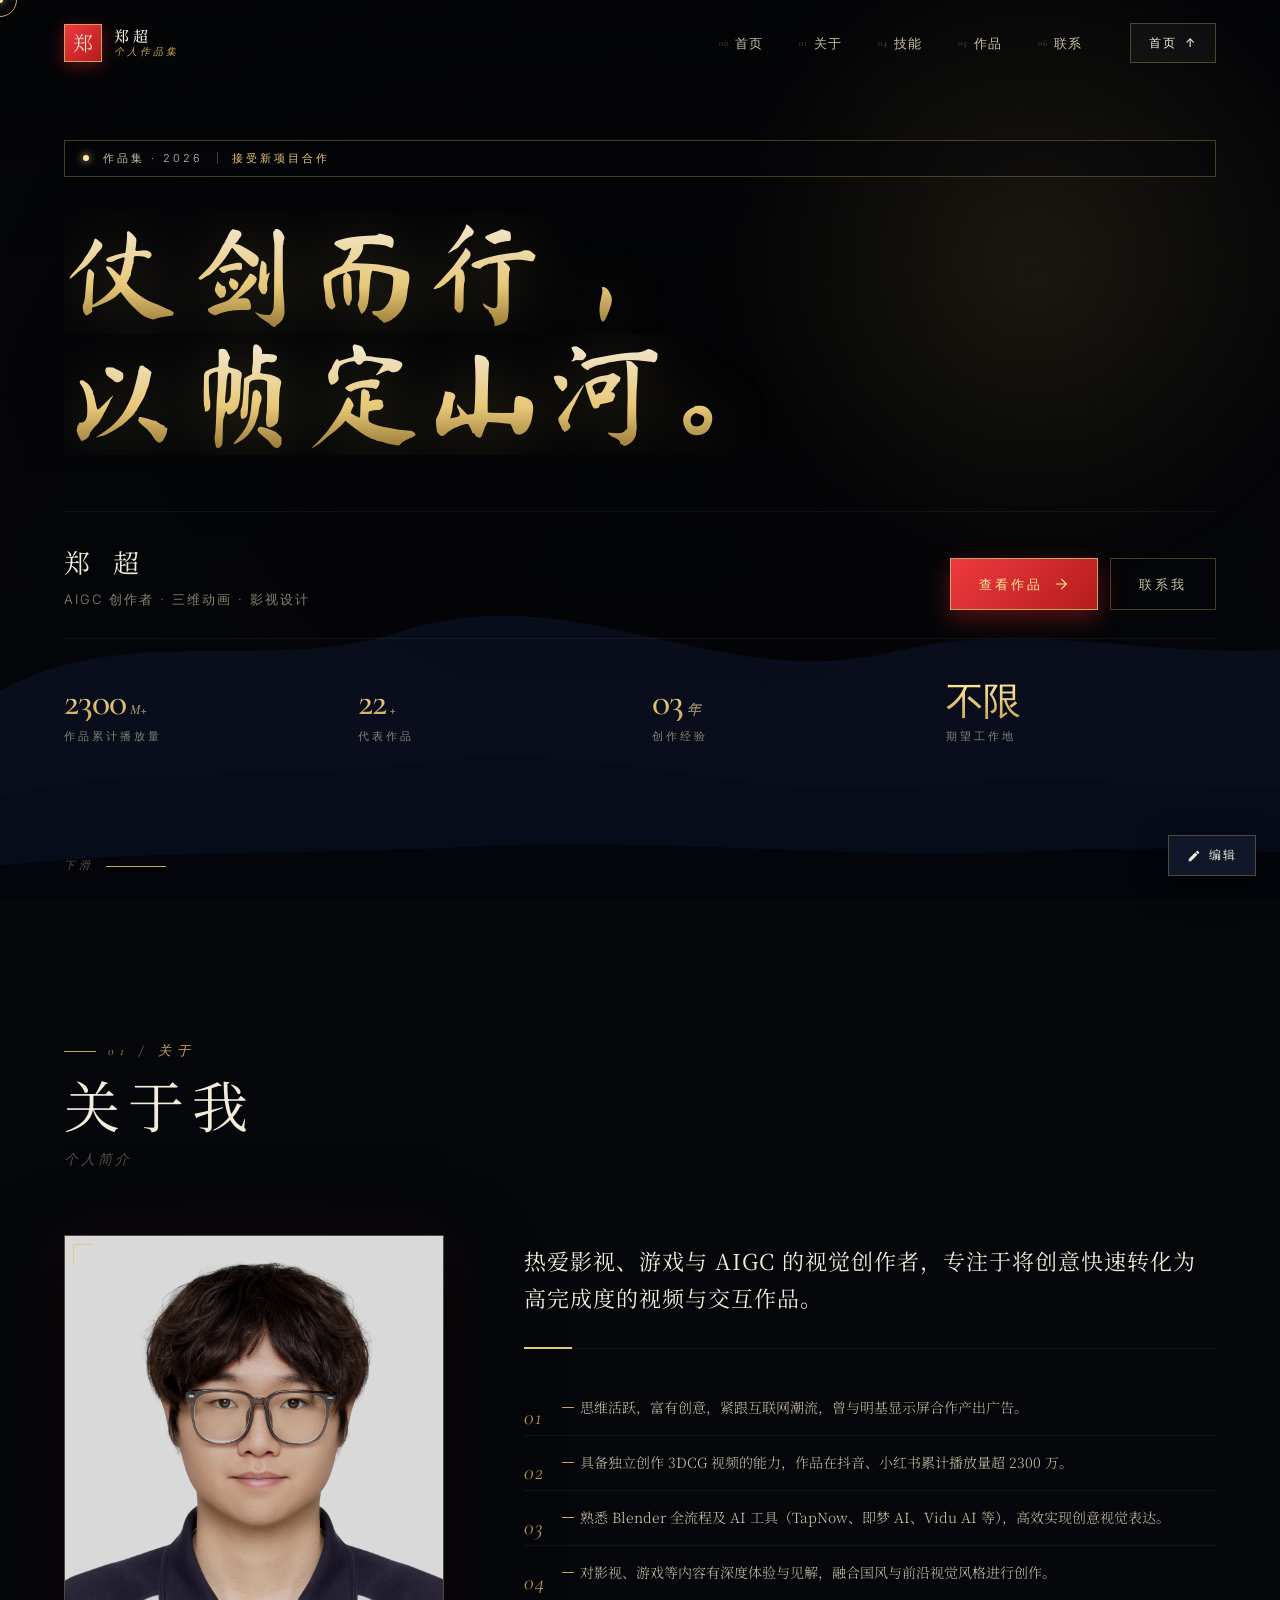
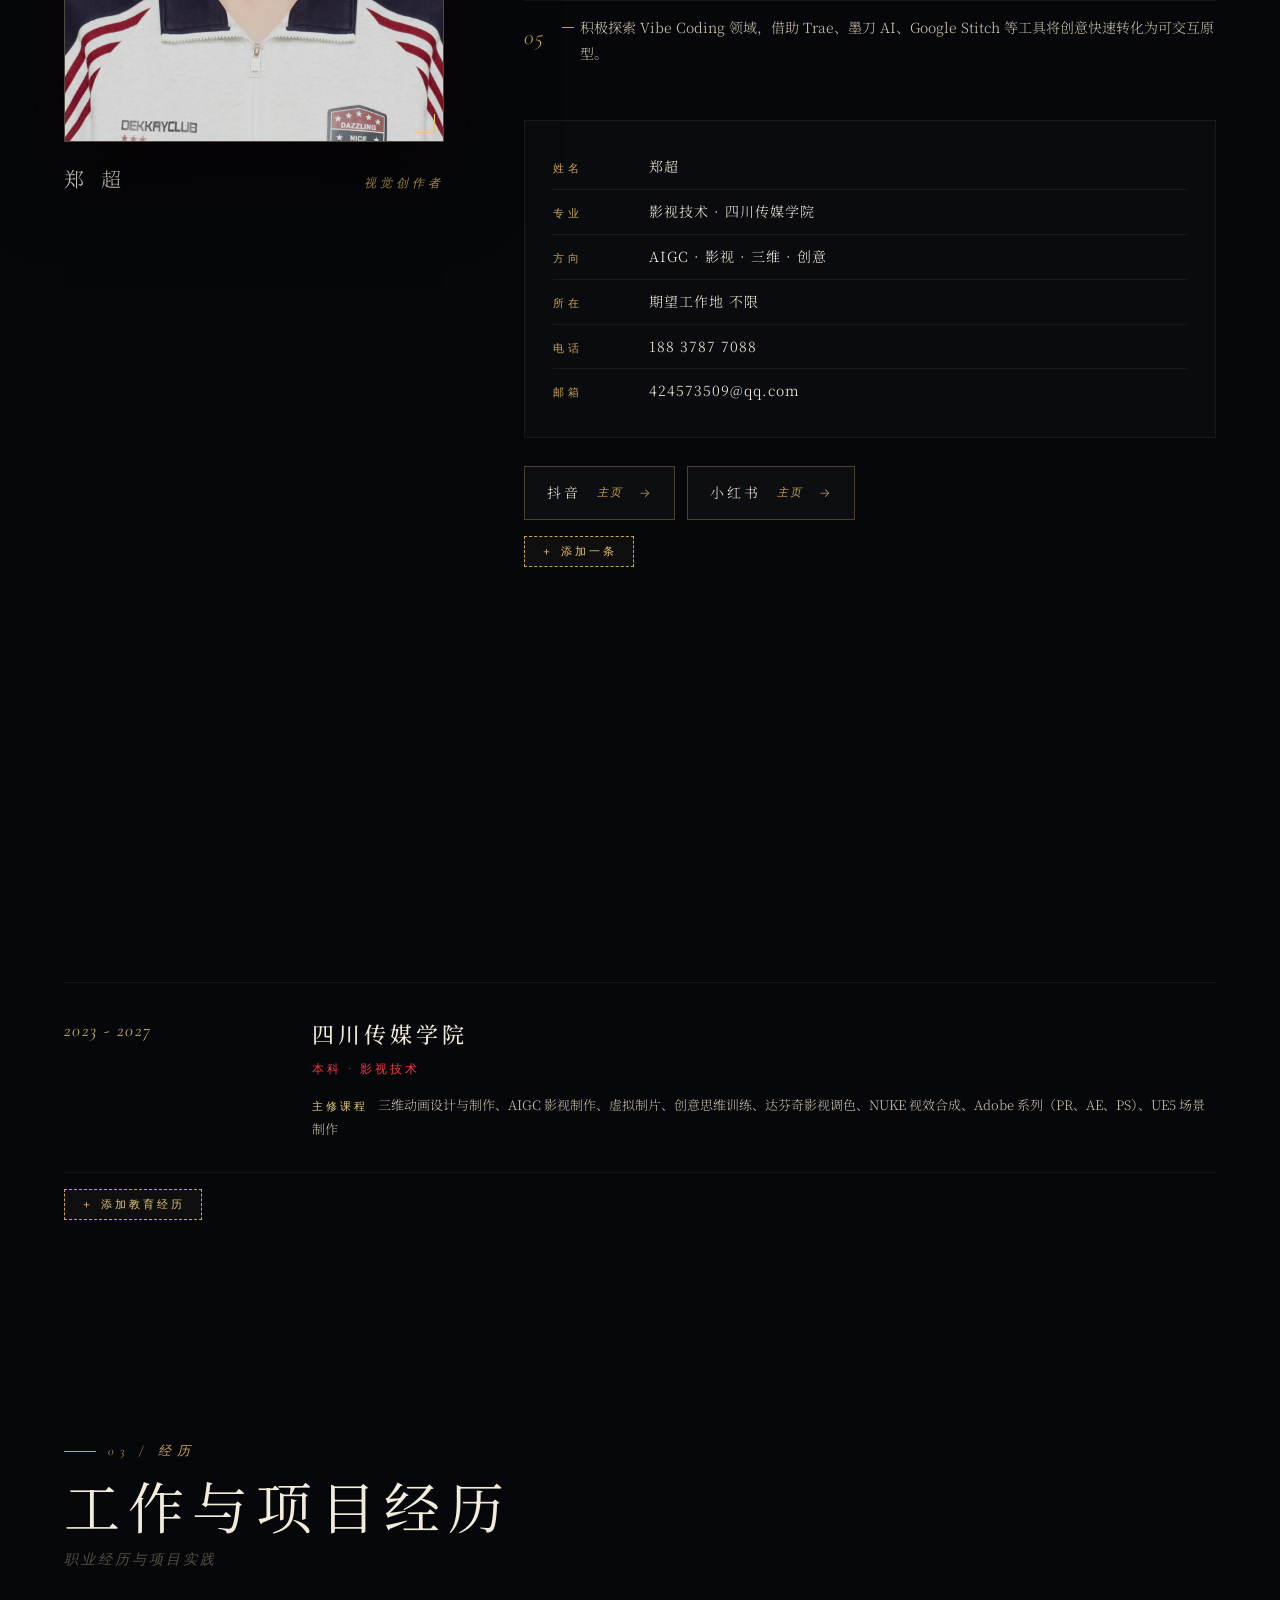
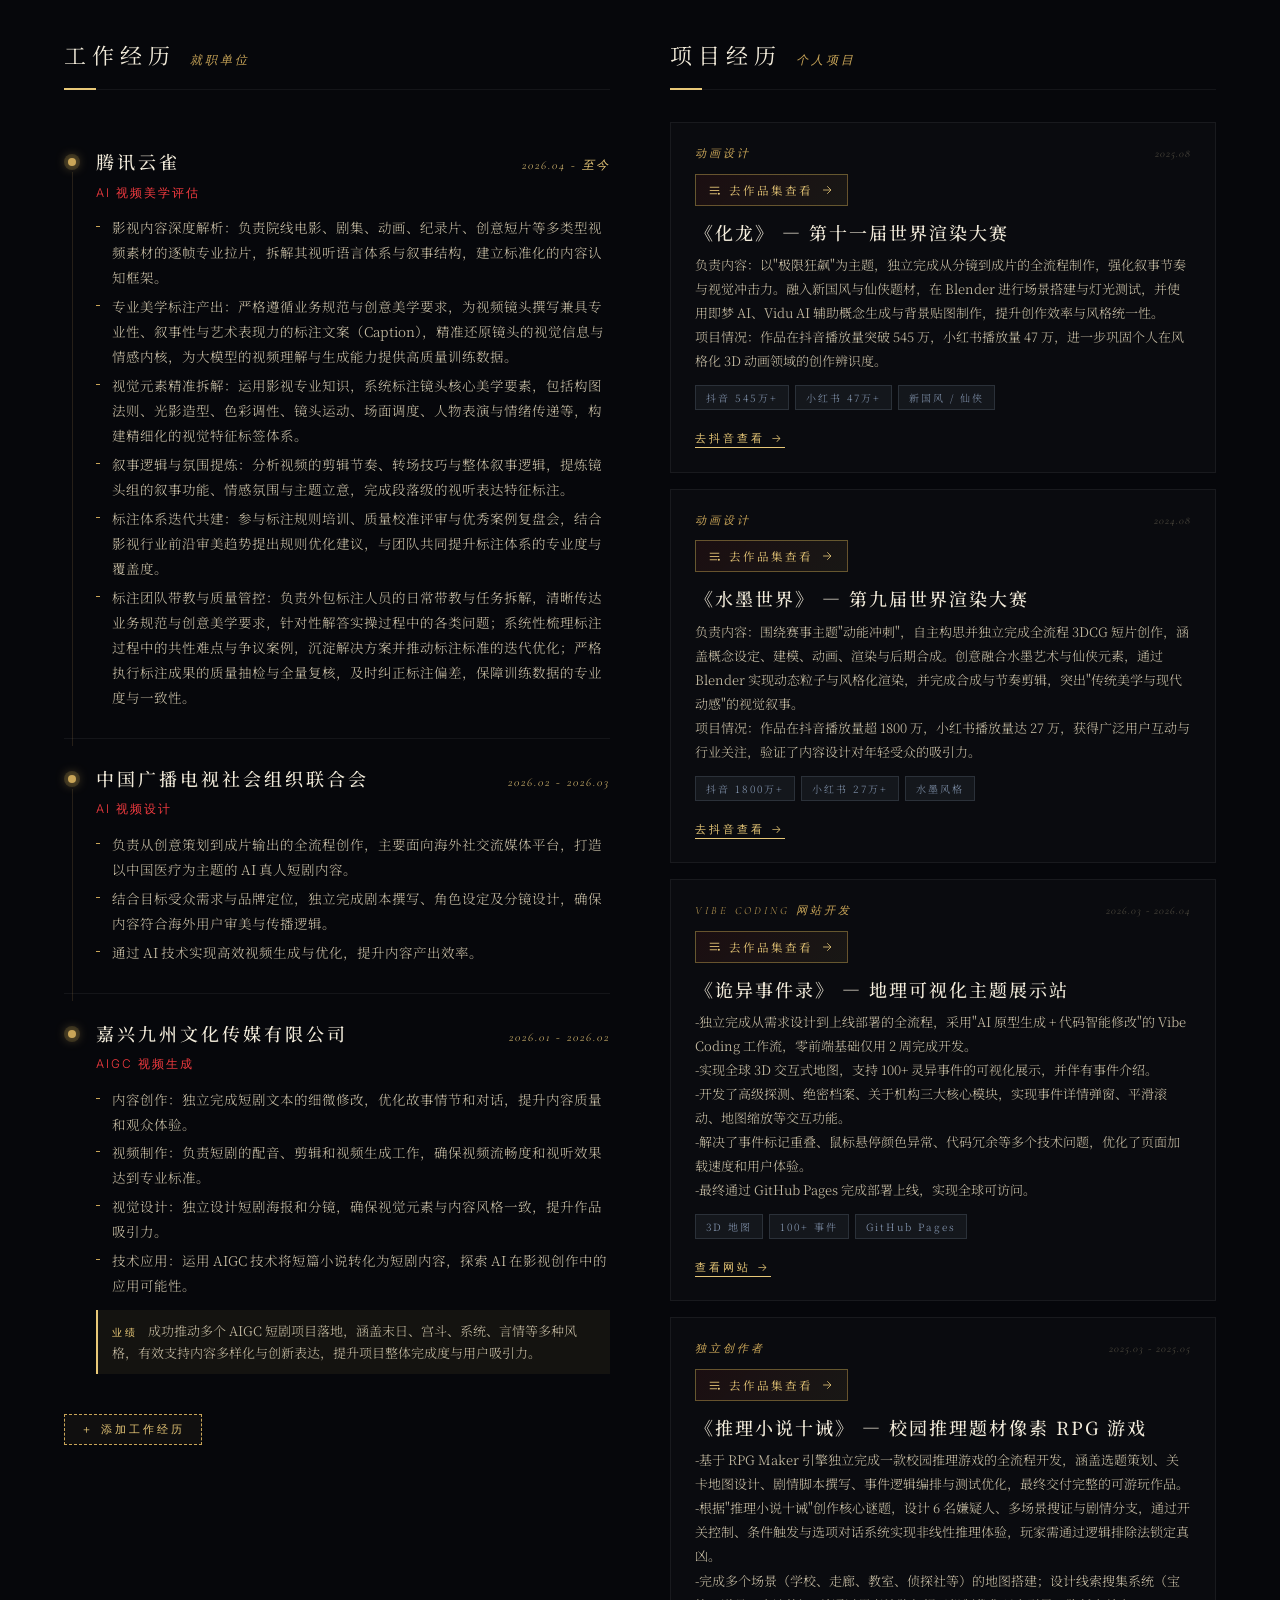
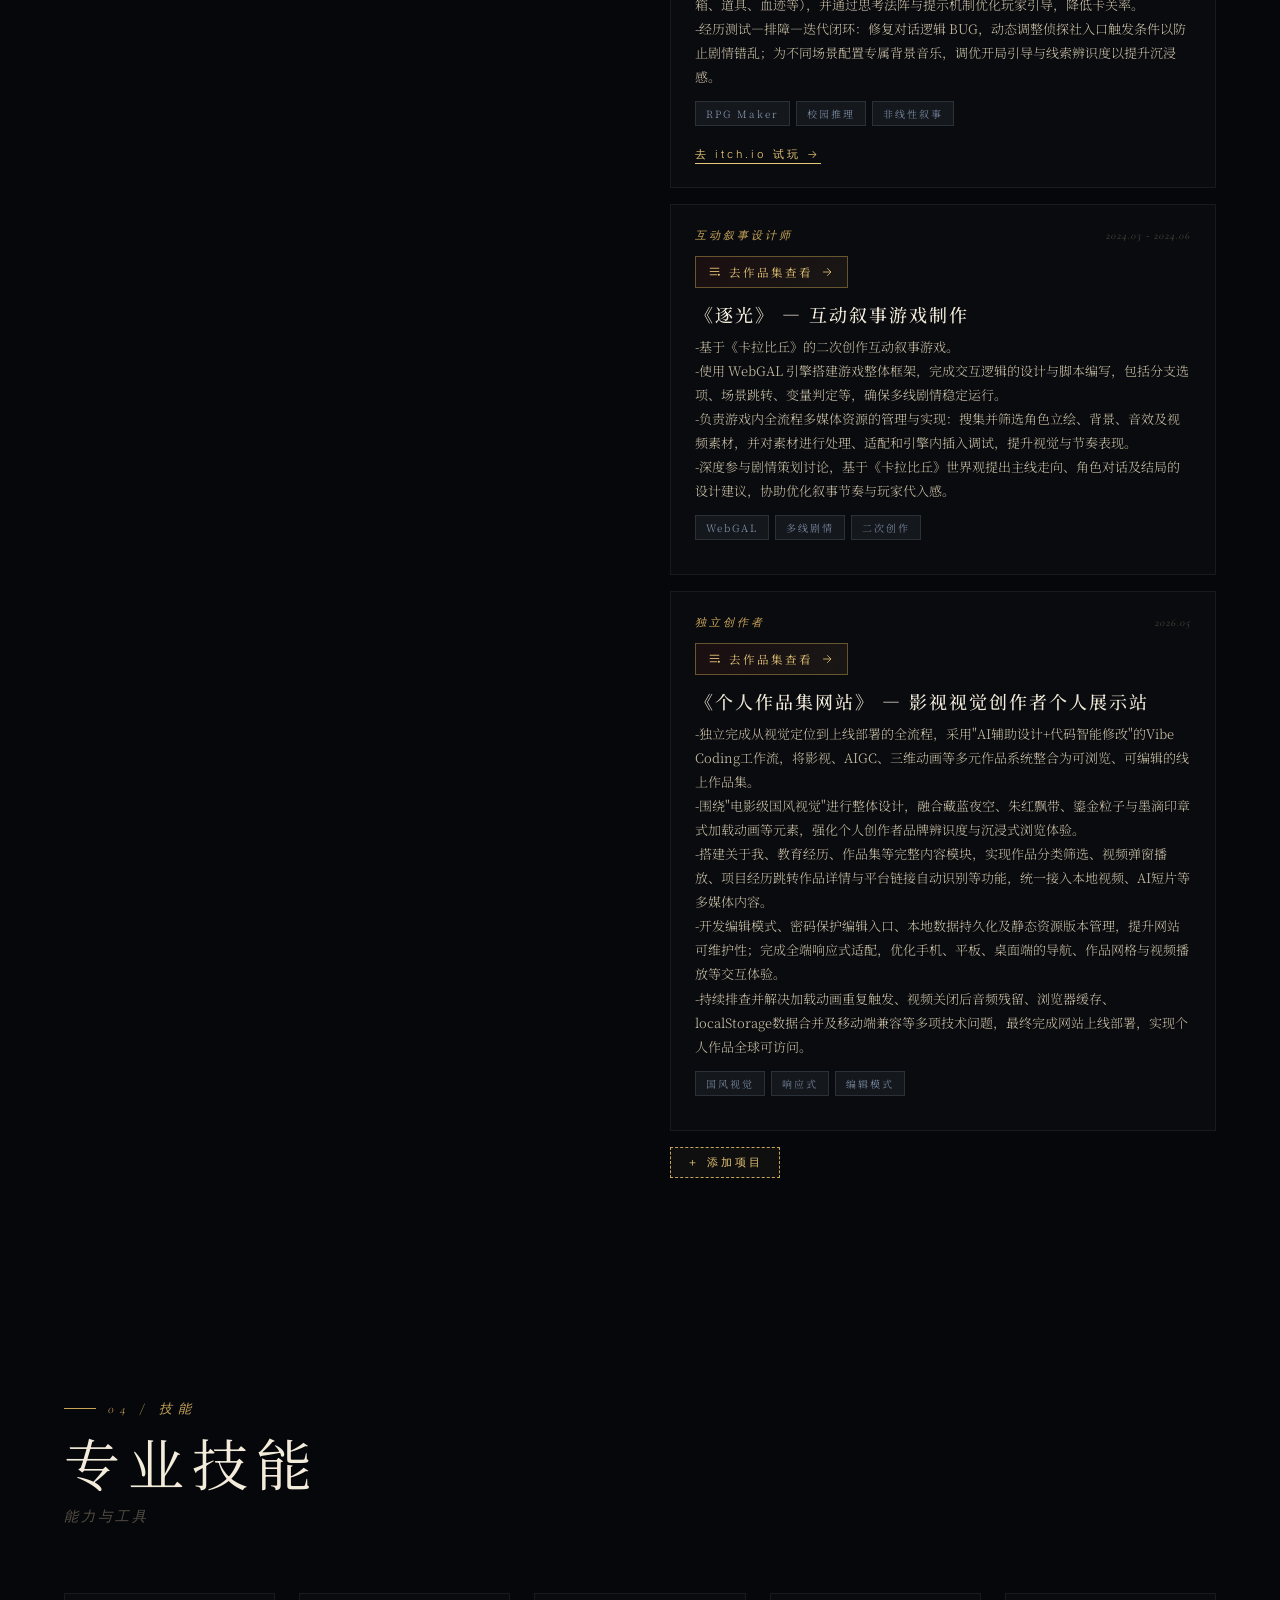
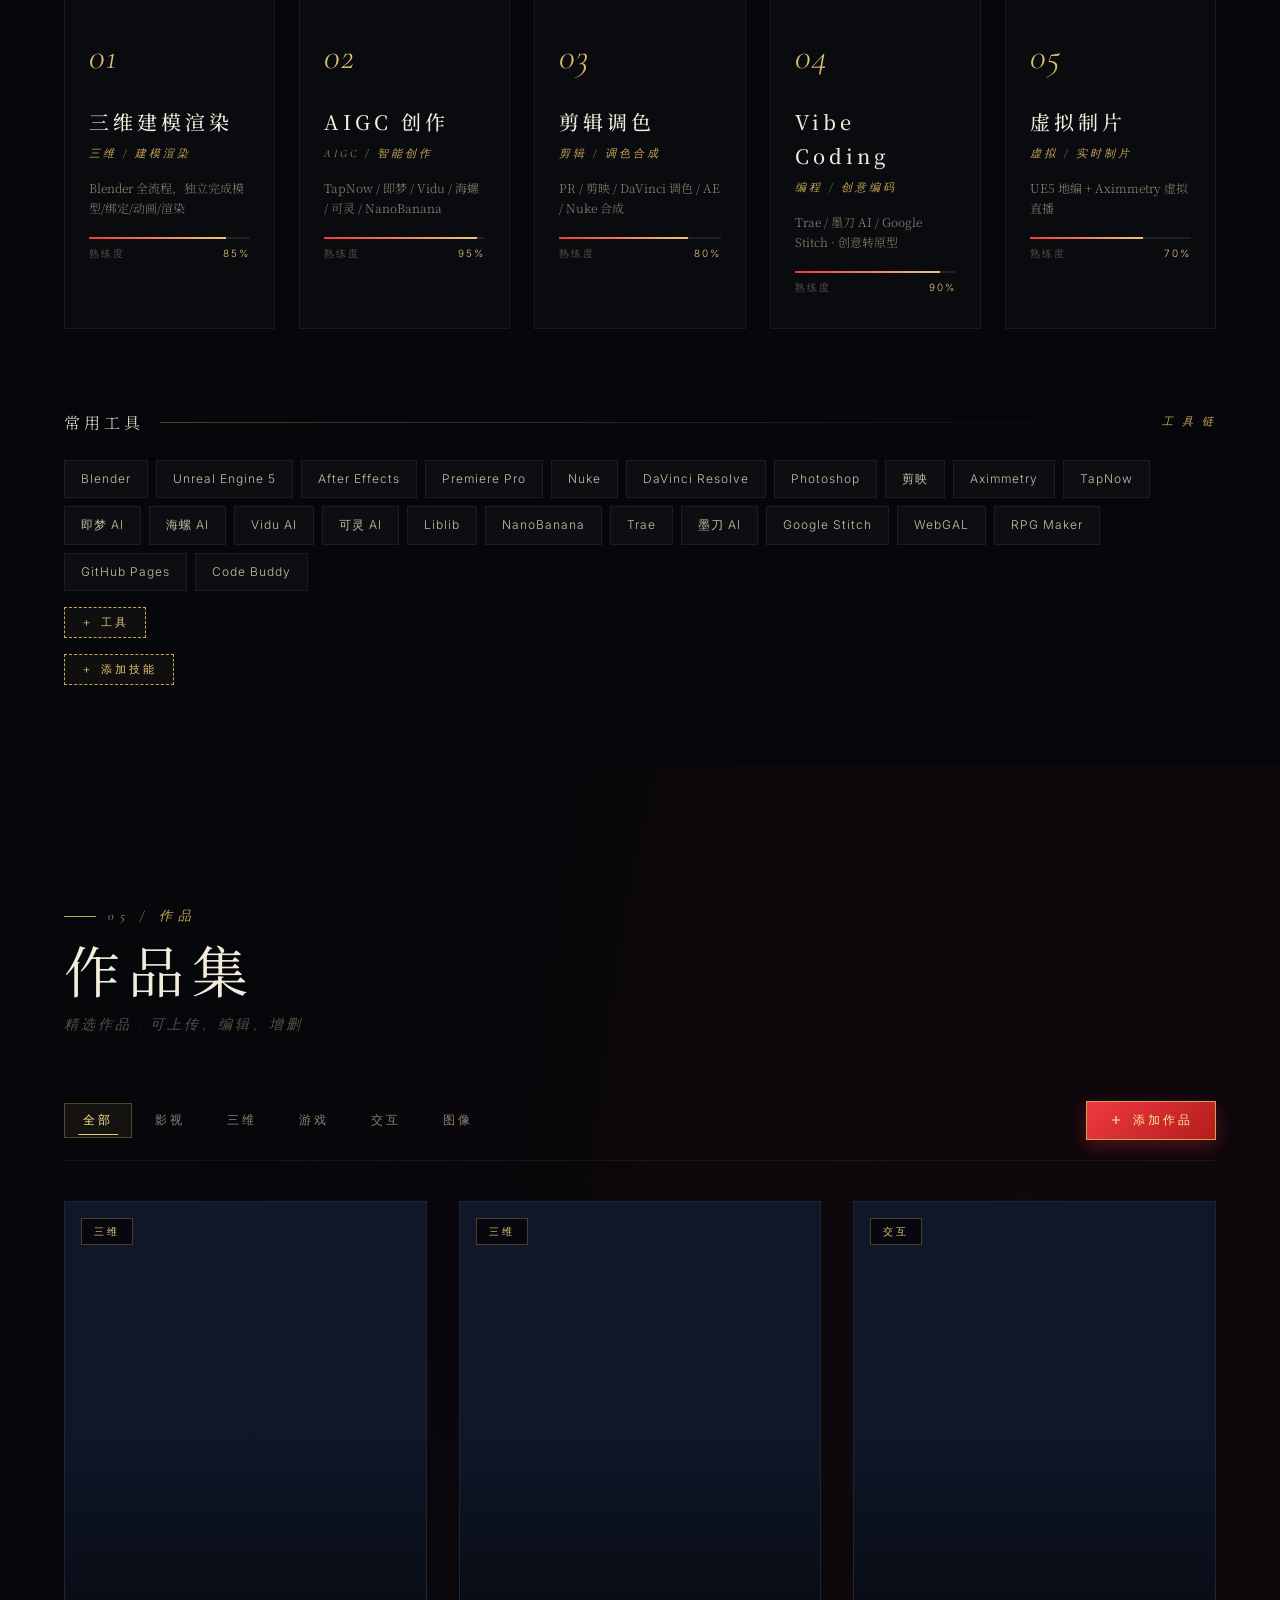
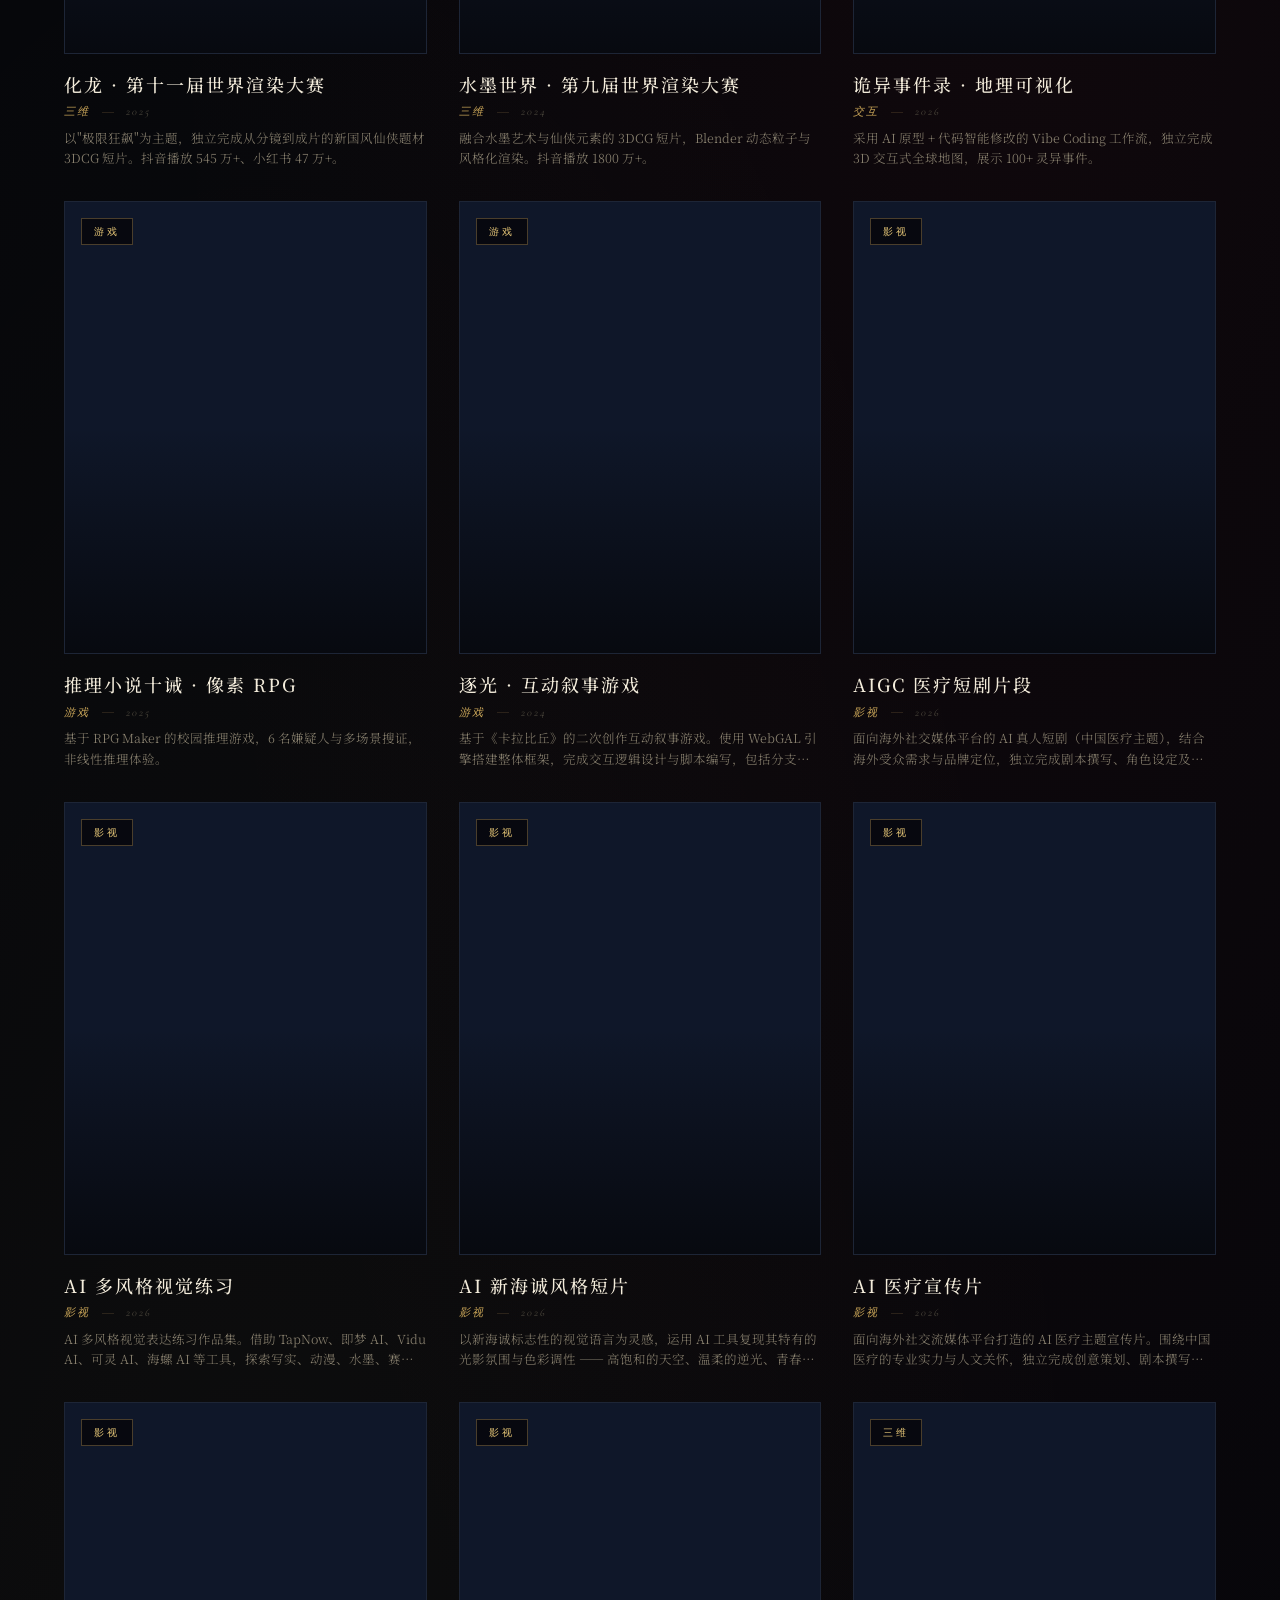
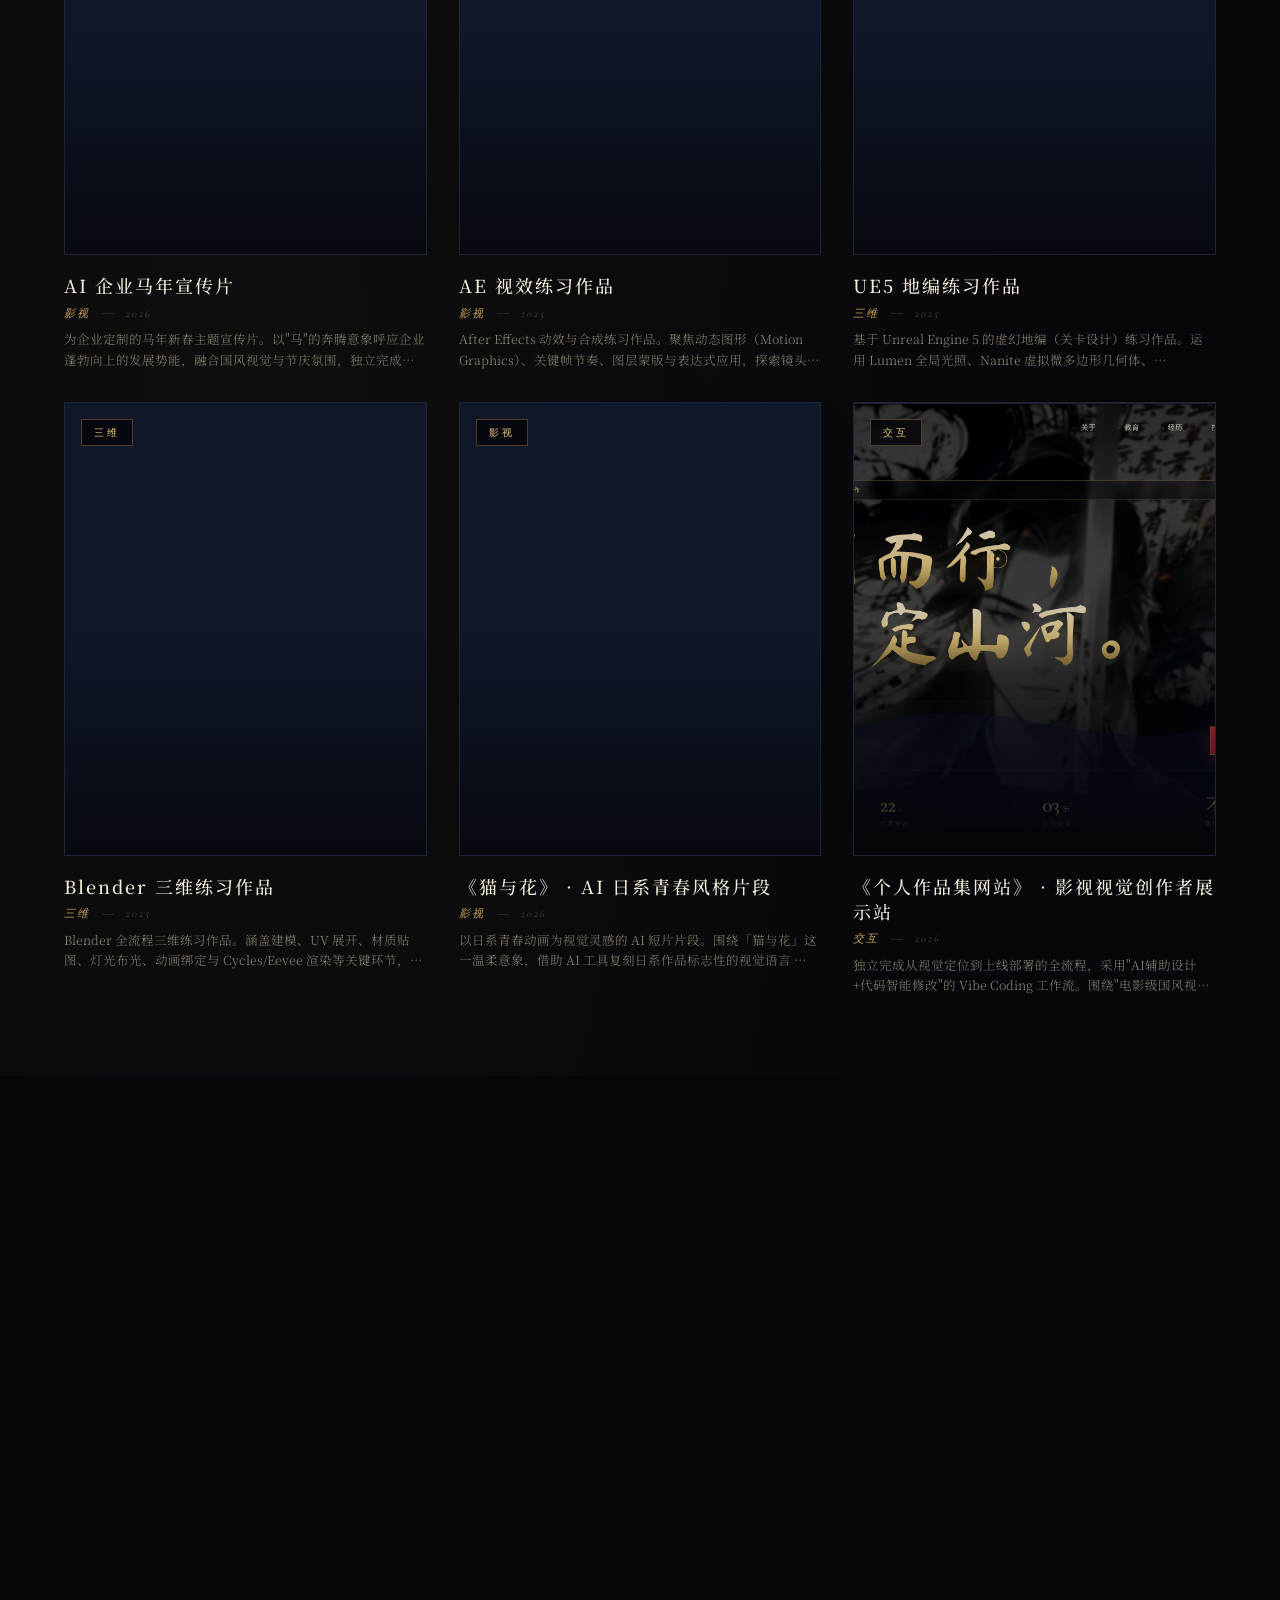
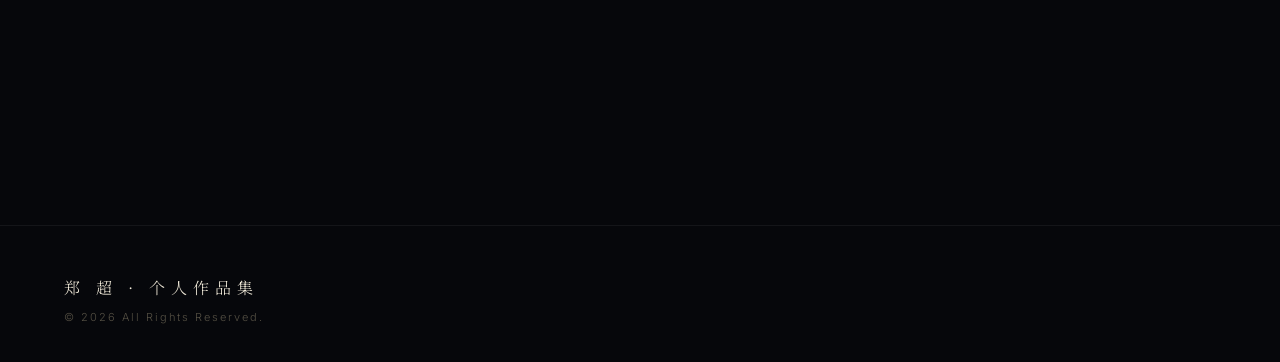
==== index.html @ e761e5fe "手机导航添加首页，精简导航项" ====
<!DOCTYPE html>
<html lang="zh-CN">
<head>
<meta charset="UTF-8" />
<meta name="viewport" content="width=device-width, initial-scale=1.0" />
<meta http-equiv="Cache-Control" content="no-cache, no-store, must-revalidate" />
<meta http-equiv="Pragma" content="no-cache" />
<meta http-equiv="Expires" content="0" />
<title>郑超 — AIGC / 影视 / 三维 / 创意</title>
<meta name="description" content="郑超 个人作品集 — AIGC、影视、3D 与创意工作" />
<link rel="preconnect" href="https://fonts.googleapis.com">
<link rel="preconnect" href="https://fonts.gstatic.com" crossorigin>
<link href="https://fonts.googleapis.com/css2?family=Noto+Serif+SC:wght@200;300;400;500;600;700&family=Noto+Sans+SC:wght@300;400;500&family=Ma+Shan+Zheng&family=Cormorant+Garamond:ital,wght@0,300;0,400;0,500;0,600;1,300;1,400&family=Inter:wght@300;400;500&display=swap" rel="stylesheet">
<link rel="stylesheet" href="./styles/main.css?v=20260522n" />
<link rel="stylesheet" href="./styles/sections.css?v=20260522n" />
<link rel="stylesheet" href="./styles/portfolio.css?v=20260522n" />
</head>
<body>

<!-- 自定义光标 -->
<div class="cursor-ring" id="cursorRing"><i></i></div>
<div class="cursor-dot" id="cursorDot"><i></i></div>

<!-- 滚动进度 -->
<div class="scroll-progress" id="scrollProgress"></div>

<!-- 全屏氛围层 -->
<div class="bg-base" aria-hidden="true"></div>
<div class="bg-stars" aria-hidden="true"></div>
<div class="bg-grain" aria-hidden="true"></div>

<!-- 全局朱红飘带 -->
<div class="ambient-ribbons" aria-hidden="true">
  <svg viewBox="0 0 1920 1080" preserveAspectRatio="xMidYMid slice" xmlns="http://www.w3.org/2000/svg">
    <defs>
      <linearGradient id="ar-r1" x1="0%" y1="0%" x2="100%" y2="100%">
        <stop offset="0%" stop-color="#d62828" stop-opacity="0"/>
        <stop offset="30%" stop-color="#d62828" stop-opacity="0.55"/>
        <stop offset="60%" stop-color="#ef3a3f" stop-opacity="0.85"/>
        <stop offset="100%" stop-color="#7a1414" stop-opacity="0"/>
      </linearGradient>
      <linearGradient id="ar-r2" x1="100%" y1="0%" x2="0%" y2="100%">
        <stop offset="0%" stop-color="#ef3a3f" stop-opacity="0"/>
        <stop offset="50%" stop-color="#d62828" stop-opacity="0.55"/>
        <stop offset="100%" stop-color="#7a1414" stop-opacity="0"/>
      </linearGradient>
      <linearGradient id="ar-g" x1="0%" y1="0%" x2="100%" y2="100%">
        <stop offset="0%" stop-color="#f5d063" stop-opacity="0"/>
        <stop offset="50%" stop-color="#ffe89c" stop-opacity="0.5"/>
        <stop offset="100%" stop-color="#d9b167" stop-opacity="0"/>
      </linearGradient>
      <filter id="ar-blur"><feGaussianBlur stdDeviation="3"/></filter>
      <filter id="ar-blur-l"><feGaussianBlur stdDeviation="14"/></filter>
    </defs>
    <!-- 大块朦胧朱红 -->
    <path d="M -200,400 Q 400,200 800,500 T 1500,400 T 2200,650"
          stroke="url(#ar-r1)" stroke-width="120" fill="none" stroke-linecap="round" filter="url(#ar-blur-l)" opacity="0.5" class="ribbon-l1"/>
    <!-- 锋利飘带 -->
    <path d="M -200,400 Q 400,200 800,500 T 1500,400 T 2200,650"
          stroke="url(#ar-r1)" stroke-width="14" fill="none" stroke-linecap="round" filter="url(#ar-blur)" class="ribbon-l2"/>
    <!-- 第二条 -->
    <path d="M 2200,850 Q 1500,650 1000,920 T 200,800 T -200,1000"
          stroke="url(#ar-r2)" stroke-width="10" fill="none" stroke-linecap="round" filter="url(#ar-blur)" class="ribbon-l3"/>
    <!-- 金色光流 -->
    <path d="M -200,700 Q 600,580 1100,780 T 2200,700"
          stroke="url(#ar-g)" stroke-width="22" fill="none" stroke-linecap="round" filter="url(#ar-blur)" class="ribbon-l4"/>
  </svg>
</div>

<!-- 金色粒子 -->
<div class="ambient-particles" id="particles" aria-hidden="true"></div>

<!-- 开场 -->
<!-- 开场 Loader（电影感卷帘 + 墨滴 + 印章） -->
<div id="loader" class="loader">
  <!-- 上下卷帘门 -->
  <div class="ld-curtain ld-curtain-top"></div>
  <div class="ld-curtain ld-curtain-bottom"></div>

  <!-- 墨滴晕开背景 -->
  <div class="ld-ink">
    <svg viewBox="0 0 800 800" preserveAspectRatio="xMidYMid slice">
      <defs>
        <radialGradient id="ld-ink-grad" cx="50%" cy="50%" r="50%">
          <stop offset="0%" stop-color="#ef3a3f" stop-opacity="0.6"/>
          <stop offset="40%" stop-color="#7a1414" stop-opacity="0.3"/>
          <stop offset="100%" stop-color="#03050b" stop-opacity="0"/>
        </radialGradient>
        <filter id="ld-noise">
          <feTurbulence type="fractalNoise" baseFrequency="0.9" numOctaves="2" seed="3"/>
          <feColorMatrix values="0 0 0 0 0  0 0 0 0 0  0 0 0 0 0  0 0 0 0.4 0"/>
          <feComposite in2="SourceGraphic" operator="in"/>
        </filter>
      </defs>
      <circle class="ld-ink-blob" cx="400" cy="400" r="0" fill="url(#ld-ink-grad)" filter="url(#ld-noise)"/>
    </svg>
  </div>

  <!-- 中央内容 -->
  <div class="ld-center">
    <!-- 印章 -->
    <div class="ld-seal">
      <svg viewBox="0 0 120 120">
        <rect class="ld-seal-rect" x="6" y="6" width="108" height="108" fill="none" stroke="#ef3a3f" stroke-width="2.5"/>
        <text x="60" y="56" text-anchor="middle" font-family="Ma Shan Zheng, serif" font-size="44" fill="#ef3a3f" letter-spacing="2">郑</text>
        <text x="60" y="98" text-anchor="middle" font-family="Ma Shan Zheng, serif" font-size="32" fill="#ef3a3f">超</text>
      </svg>
    </div>

    <!-- 中文名（逐字浮现） -->
    <div class="ld-name">
      <span style="--i:0">个</span>
      <span style="--i:1">人</span>
      <span style="--i:2">作</span>
      <span style="--i:3">品</span>
      <span style="--i:4">集</span>
    </div>

    <!-- 英文副标题 -->
    <div class="ld-sub">
      <span class="ld-sub-line"></span>
      <span class="ld-sub-text">ZHENG&nbsp;CHAO&nbsp;&nbsp;·&nbsp;&nbsp;PORTFOLIO&nbsp;2026</span>
      <span class="ld-sub-line"></span>
    </div>

    <!-- 进度数字（替代进度条） -->
    <div class="ld-counter">
      <span class="ld-counter-num" id="ldCounterNum">00</span>
      <span class="ld-counter-pct">%</span>
    </div>
  </div>

  <!-- 四角雕花 -->
  <span class="ld-corner ld-corner-tl"></span>
  <span class="ld-corner ld-corner-tr"></span>
  <span class="ld-corner ld-corner-bl"></span>
  <span class="ld-corner ld-corner-br"></span>
</div>

<!-- 页面跳转过渡（朱红墨幕扫过 + 章节标识） -->
<div id="pageTransition" class="page-transition" aria-hidden="true">
  <div class="pt-curtain"></div>
  <div class="pt-grain"></div>
  <div class="pt-content">
    <div class="pt-mark">
      <span class="pt-num" id="ptNum">01</span>
      <span class="pt-divider"></span>
      <span class="pt-cn" id="ptCn">关于</span>
    </div>
    <div class="pt-en" id="ptEn">ABOUT</div>
  </div>
</div>

<!-- 编辑开关 -->
<button id="editToggle" class="edit-toggle" title="编辑模式">
  <svg viewBox="0 0 24 24" width="14" height="14"><path fill="currentColor" d="M3 17.25V21h3.75L17.81 9.94l-3.75-3.75L3 17.25zM20.71 7.04a1 1 0 0 0 0-1.41l-2.34-2.34a1 1 0 0 0-1.41 0l-1.83 1.83 3.75 3.75 1.83-1.83z"/></svg>
  <span>编辑</span>
</button>

<!-- 导航 -->
<nav class="nav" id="nav">
  <div class="nav-inner">
    <a href="#home" class="nav-logo">
      <span class="logo-mark">郑</span>
      <span class="logo-name">
        <span class="ln-cn">郑超</span>
        <span class="ln-en">个人作品集</span>
      </span>
    </a>
    <ul class="nav-links">
      <li><a href="#home"><i>00</i>首页</a></li>
      <li><a href="#about"><i>01</i>关于</a></li>
      <li><a href="#skills"><i>04</i>技能</a></li>
      <li><a href="#works"><i>05</i>作品</a></li>
      <li><a href="#contact"><i>06</i>联系</a></li>
    </ul>
    <a href="#home" class="nav-cta" data-home-cta>首页 <span>↑</span></a>
  </div>
</nav>

<!-- ============ HERO ============ -->
<section id="home" class="hero">

  <!-- 视频背景 -->
  <div class="hero-video-wrap">
    <video class="hero-video" id="heroVideo"
           src="https://geren-videos-1424535894.cos.ap-nanjing.myqcloud.com/videos/hero.mp4"
           poster="./assets/hero-poster.jpg"
           muted playsinline preload="metadata"
           autoplay loop></video>
    <div class="hero-video-mask"></div>
  </div>

  <!-- 远山雾气（叠在视频之上） -->
  <div class="hero-mountains" aria-hidden="true">
    <svg class="hm-far" viewBox="0 0 1440 500" preserveAspectRatio="none">
      <path d="M0,350 C150,220 320,300 480,250 C660,200 800,310 980,270 C1140,235 1280,290 1440,260 L1440,500 L0,500 Z" fill="#0e1731"/>
    </svg>
    <svg class="hm-mid" viewBox="0 0 1440 500" preserveAspectRatio="none">
      <path d="M0,400 C160,320 320,360 500,330 C680,300 820,380 1000,360 C1180,340 1320,370 1440,360 L1440,500 L0,500 Z" fill="#080d1c"/>
    </svg>
    <svg class="hm-near" viewBox="0 0 1440 500" preserveAspectRatio="none">
      <path d="M0,450 C200,400 380,420 560,400 C760,385 920,425 1120,410 C1280,395 1380,420 1440,410 L1440,500 L0,500 Z" fill="#03050b"/>
    </svg>
  </div>

  <!-- HERO 内容（默认隐藏，点击后浮现） -->
  <div class="hero-inner" id="heroInner">
    <div class="hero-eyebrow">
      <span class="he-dot"></span>
      <span class="he-text">作品集 · 2026</span>
      <span class="he-divider"></span>
      <span class="he-text he-text-2">接受新项目合作</span>
    </div>

    <div class="hero-headline">
      <h1>
        <span class="hl-line"><span>仗剑而行，</span></span>
        <span class="hl-line"><span>以帧定山河。</span></span>
      </h1>
    </div>

    <div class="hero-meta">
      <div class="hm-left">
        <div class="hm-name">郑 超</div>
        <div class="hm-role">AIGC 创作者 · 三维动画 · 影视设计</div>
      </div>
      <div class="hm-right">
        <a href="#works" class="btn btn-primary" data-magnetic data-replay-loader>
          查看作品 <svg viewBox="0 0 24 24"><path stroke="currentColor" stroke-width="1.6" fill="none" stroke-linecap="round" stroke-linejoin="round" d="M5 12h14M13 5l7 7-7 7"/></svg>
        </a>
        <a href="#contact" class="btn btn-ghost" data-magnetic data-replay-loader>联系我</a>
      </div>
    </div>

    <div class="hero-foot">
      <div class="hf-item">
        <div class="hf-num">
          <span data-editable data-key="hero_stat1_num">2300</span><span class="hf-unit" data-editable data-key="hero_stat1_unit">M+</span>
        </div>
        <div class="hf-label" data-editable data-key="hero_stat1_label">作品累计播放量</div>
      </div>
      <div class="hf-item">
        <div class="hf-num">
          <span data-editable data-key="hero_stat2_num">15</span><span class="hf-unit" data-editable data-key="hero_stat2_unit">+</span>
        </div>
        <div class="hf-label" data-editable data-key="hero_stat2_label">代表作品</div>
      </div>
      <div class="hf-item">
        <div class="hf-num">
          <span data-editable data-key="hero_stat3_num">03</span><span class="hf-unit" data-editable data-key="hero_stat3_unit">年</span>
        </div>
        <div class="hf-label" data-editable data-key="hero_stat3_label">创作经验</div>
      </div>
      <div class="hf-item">
        <div class="hf-num">
          <span data-editable data-key="hero_stat4_num">不限</span>
        </div>
        <div class="hf-label" data-editable data-key="hero_stat4_label">期望工作地</div>
      </div>
    </div>
  </div>

  <!-- 点击提示（视频播放期间显示） -->
  <div class="hero-cta-hint" id="heroCtaHint">
    <span class="hch-dot"></span>
    <span class="hch-text">点击屏幕进入</span>
  </div>

  <!-- 滚动提示 -->
  <div class="scroll-cue">
    <span>下滑</span>
    <div class="sc-line"></div>
  </div>
</section>

<!-- ============ ABOUT ============ -->
<section id="about" class="section section-about">
  <div class="sec-head">
    <div class="sh-num">01 / 关于</div>
    <h2 class="sh-title">关于我</h2>
    <div class="sh-en">个人简介</div>
  </div>

  <div class="about-grid">
    <div class="about-portrait">
      <div class="ap-frame">
        <div class="ap-img" data-editable-img data-key="about_portrait"></div>
      </div>
      <div class="ap-caption">
        <div class="ap-name">郑 超</div>
        <div class="ap-en">视觉创作者</div>
      </div>
    </div>

    <div class="about-body">
      <p class="about-lead" data-editable data-key="about_lead">
        热爱影视、游戏与 AIGC 的视觉创作者，专注于将创意快速转化为高完成度的视频与交互作品。
      </p>

      <ul class="about-list" id="aboutPoints" data-list-key="about_points"></ul>

      <div class="about-info">
        <div class="ai-row">
          <span class="ai-key">姓名</span>
          <span class="ai-val">郑超</span>
        </div>
        <div class="ai-row">
          <span class="ai-key">专业</span>
          <span class="ai-val">影视技术 · 四川传媒学院</span>
        </div>
        <div class="ai-row">
          <span class="ai-key">方向</span>
          <span class="ai-val">AIGC · 影视 · 三维 · 创意</span>
        </div>
        <div class="ai-row">
          <span class="ai-key">所在</span>
          <span class="ai-val" data-editable data-key="about_location">期望工作地 不限</span>
        </div>
        <div class="ai-row">
          <span class="ai-key">电话</span>
          <span class="ai-val"><a href="tel:18837877088" data-editable data-key="contact_phone">188 3787 7088</a></span>
        </div>
        <div class="ai-row">
          <span class="ai-key">邮箱</span>
          <span class="ai-val"><a href="mailto:424573509@qq.com" data-editable data-key="contact_email">424573509@qq.com</a></span>
        </div>
      </div>

      <div class="about-social">
        <a href="https://v.douyin.com/mI7HSZZaVoc/" target="_blank" rel="noopener" class="as-link">
          <span>抖音</span><span>主页</span><span>→</span>
        </a>
        <a href="https://xhslink.com/m/1tJHti80kxD" target="_blank" rel="noopener" class="as-link">
          <span>小红书</span><span>主页</span><span>→</span>
        </a>
      </div>
    </div>
  </div>
</section>

<!-- ============ WORKS / 作品集 ============ -->
<!-- ============ EXPERIENCE / 经历 ============ -->
<!-- ============ EDUCATION ============ -->
<section id="education" class="section section-education">
  <div class="sec-head">
    <div class="sh-num">02 / 教育</div>
    <h2 class="sh-title">教育背景</h2>
    <div class="sh-en">学习经历</div>
  </div>

  <div class="edu-list" id="educationList" data-list-key="education"></div>
</section>

<!-- ============ EXPERIENCE / 经历 ============ -->
<section id="experience" class="section section-experience">
  <div class="sec-head">
    <div class="sh-num">03 / 经历</div>
    <h2 class="sh-title">工作与项目经历</h2>
    <div class="sh-en">职业经历与项目实践</div>
  </div>

  <div class="exp-columns">
    <!-- 工作经历 -->
    <div class="exp-col">
      <div class="exp-col-head">
        <span class="ec-tag">工作经历</span>
        <span class="ec-en">就职单位</span>
      </div>
      <div class="exp-list" id="timelineWork" data-list-key="experience"></div>
    </div>

    <!-- 项目经历 -->
    <div class="exp-col">
      <div class="exp-col-head">
        <span class="ec-tag">项目经历</span>
        <span class="ec-en">个人项目</span>
      </div>
      <div class="proj-list" id="projectsGrid" data-list-key="projects"></div>
    </div>
  </div>
</section>

<!-- ============ SKILLS ============ -->
<section id="skills" class="section section-skills">
  <div class="sec-head">
    <div class="sh-num">04 / 技能</div>
    <h2 class="sh-title">专业技能</h2>
    <div class="sh-en">能力与工具</div>
  </div>

  <div class="skills-grid" id="skillsHex" data-list-key="skills"></div>

  <div class="tools-block">
    <div class="tools-head">
      <span>常用工具</span>
      <span class="th-line"></span>
      <span class="th-en">工 具 链</span>
    </div>
    <div class="tools-cloud" id="toolsCloud" data-list-key="tools"></div>
  </div>
</section>

<!-- ============ WORKS / 作品集 ============ -->
<section id="works" class="section section-works">
  <div class="sec-head">
    <div class="sh-num">05 / 作品</div>
    <h2 class="sh-title">作品集</h2>
    <div class="sh-en">精选作品 · 可上传、编辑、增删</div>
  </div>

  <div class="works-toolbar">
    <div class="filter-tabs" id="portfolioFilters">
      <button class="filter-tab active" data-filter="all">全部</button>
      <button class="filter-tab" data-filter="video">影视</button>
      <button class="filter-tab" data-filter="3d">三维</button>
      <button class="filter-tab" data-filter="game">游戏</button>
      <button class="filter-tab" data-filter="web">交互</button>
      <button class="filter-tab" data-filter="image">图像</button>
    </div>
    <button class="btn btn-add" id="addWorkBtn" data-magnetic>
      <svg viewBox="0 0 24 24" width="16" height="16"><path fill="currentColor" d="M19 13h-6v6h-2v-6H5v-2h6V5h2v6h6v2z"/></svg>
      <span>添加作品</span>
    </button>
  </div>

  <div class="portfolio-grid" id="portfolioGrid"></div>

  <div class="portfolio-empty" id="portfolioEmpty" hidden>
    <p>暂无作品，点击右上"添加作品"开始上传。</p>
  </div>
</section>

<!-- ============ CONTACT ============ -->
<section id="contact" class="section section-contact">
  <div class="sec-head">
    <div class="sh-num">06 / 联系</div>
    <h2 class="sh-title">取得联系</h2>
    <div class="sh-en">期待与你合作</div>
  </div>

  <div class="contact-grid">
    <div class="contact-text">
      <p class="ct-lead">如果你有合作意向、项目咨询，或希望了解更多作品细节，欢迎随时联系。</p>
      <p class="ct-sign">— 郑 超</p>
    </div>
    <div class="contact-cards">
      <a class="contact-card" href="tel:18837877088" data-magnetic>
        <div class="cc-key">电话</div>
        <div class="cc-val" data-editable data-key="contact_phone2">188 3787 7088</div>
        <span class="cc-arrow">→</span>
      </a>
      <a class="contact-card" href="mailto:424573509@qq.com" data-magnetic>
        <div class="cc-key">邮箱</div>
        <div class="cc-val" data-editable data-key="contact_email2">424573509@qq.com</div>
        <span class="cc-arrow">→</span>
      </a>
      <a class="contact-card" href="https://v.douyin.com/mI7HSZZaVoc/" target="_blank" rel="noopener" data-magnetic>
        <div class="cc-key">抖音</div>
        <div class="cc-val">@郑超</div>
        <span class="cc-arrow">→</span>
      </a>
      <a class="contact-card" href="https://xhslink.com/m/1tJHti80kxD" target="_blank" rel="noopener" data-magnetic>
        <div class="cc-key">小红书</div>
        <div class="cc-val">江湖留笔</div>
        <span class="cc-arrow">→</span>
      </a>
    </div>
  </div>
</section>

<footer class="footer">
  <div class="footer-inner">
    <div class="footer-left">
      <div class="fl-name">郑 超 · 个人作品集</div>
      <div class="fl-tip">© <span id="year"></span> All Rights Reserved.</div>
    </div>
  </div>
</footer>

<!-- ============ 弹窗 ============ -->
<div class="modal" id="workModal" hidden>
  <div class="modal-mask"></div>
  <div class="modal-panel">
    <button class="modal-close" id="workModalClose">×</button>
    <h3 id="workModalTitle">添加作品</h3>
    <form id="workForm" class="form">
      <input type="hidden" id="workId" />
      <div class="field">
        <label>作品标题</label>
        <input type="text" id="workTitle" required placeholder="如：化龙 · 第十一届世界渲染大赛" />
      </div>
      <div class="field-row">
        <div class="field">
          <label>分类</label>
          <select id="workCategory" required>
            <option value="video">影视</option>
            <option value="3d">三维</option>
            <option value="game">游戏</option>
            <option value="web">交互</option>
            <option value="image">图像</option>
          </select>
        </div>
        <div class="field">
          <label>年份</label>
          <input type="text" id="workYear" placeholder="2025" />
        </div>
      </div>
      <div class="field">
        <label>简介</label>
        <textarea id="workDesc" rows="3" placeholder="作品的故事、创作思路或亮点..."></textarea>
      </div>
      <div class="field">
        <label>外链（可选）</label>
        <input type="url" id="workLink" placeholder="https://..." />
      </div>
      <div class="field">
        <label>封面 / 媒体（可多张）</label>
        <input type="file" id="workMedia" accept="image/*,video/*" multiple />
        <div class="media-preview" id="mediaPreview"></div>
      </div>
      <div class="form-actions">
        <button type="button" class="btn btn-ghost" id="workCancelBtn">取消</button>
        <button type="submit" class="btn btn-primary">保存</button>
      </div>
    </form>
  </div>
</div>

<div class="modal" id="viewModal" hidden>
  <div class="modal-mask"></div>
  <div class="modal-panel modal-panel-lg">
    <button class="modal-close" id="viewModalClose">×</button>
    <div id="viewContent"></div>
  </div>
</div>

<div class="modal" id="listEditModal" hidden>
  <div class="modal-mask"></div>
  <div class="modal-panel">
    <button class="modal-close" id="listEditClose">×</button>
    <h3 id="listEditTitle">编辑</h3>
    <form id="listEditForm" class="form"></form>
  </div>
</div>

<script src="./js/data.js?v=20260522n"></script>
<script src="./js/store.js?v=20260522n"></script>
<script src="./js/render.js?v=20260522n"></script>
<script src="./js/portfolio.js?v=20260522n"></script>
<script src="./js/edit.js?v=20260522n"></script>
<script src="./js/main.js?v=20260522n"></script>
</body>
</html>
---- styles/main.css ----
/* =========================================================
   郑超 · 个人作品集 - 电影感杂志风
   参考图：藏蓝夜空 + 朱红飘带 + 鎏金粒子
   ========================================================= */

:root {
  /* 夜空 */
  --bg-0:      #06070b;
  --bg-1:      #0a0f1d;
  --bg-2:      #0f1729;
  --bg-3:      #15203b;

  /* 文字 */
  --fg-0:      #f3ecdb;
  --fg-1:      #c9bfa6;
  --fg-2:      #8a8270;
  --fg-3:      #555044;
  --fg-4:      #8597b0;

  /* 朱红 */
  --red:       #d62828;
  --red-2:     #b41c1c;
  --red-3:     #ef3a3f;

  /* 鎏金 */
  --gold:      #c9a558;
  --gold-2:    #e8c878;
  --gold-3:    #ffe89c;

  --line:      rgba(217,177,103,0.15);
  --line-2:    rgba(217,177,103,0.32);
  --line-soft: rgba(255,255,255,0.06);

  --font-cn:   'Noto Serif SC', 'Songti SC', serif;
  --font-cn-sans: 'Noto Sans SC', sans-serif;
  --font-en:   'Cormorant Garamond', 'Times New Roman', serif;
  --font-ui:   'Inter', 'Helvetica Neue', Arial, sans-serif;
  --font-brush:'Ma Shan Zheng', serif;

  --max-w: 1320px;
  --pad-x: clamp(20px, 5vw, 80px);

  --easing: cubic-bezier(0.7, 0, 0.2, 1);
}

* { box-sizing: border-box; margin: 0; padding: 0; }
html, body { background: var(--bg-0); }
/* 不再使用 CSS smooth scroll：避免与跳转过渡冲突，过渡由 JS 控制 */
html { scroll-behavior: auto; }
body {
  font-family: var(--font-cn);
  font-weight: 300;
  color: var(--fg-1);
  background: var(--bg-0);
  line-height: 1.7;
  font-size: 16px;
  overflow-x: hidden;
  position: relative;
  min-height: 100vh;
  cursor: none;
}
a { color: inherit; text-decoration: none; }
img { max-width: 100%; display: block; }
button { font-family: inherit; cursor: none; border: none; background: none; color: inherit; }
input, textarea, select { font-family: inherit; font-size: inherit; }

/* ============ 自定义光标 ============ */
/* ============ 自定义光标（GPU 合成层 + 高性能） ============ */
.cursor-dot, .cursor-ring {
  position: fixed;
  pointer-events: none;
  z-index: 10000;
  top: 0; left: 0;
  width: 0; height: 0;
  /* 外层只负责定位（每帧 JS 更新 translate3d），will-change 提示 GPU 合成 */
  will-change: transform;
}
.cursor-dot i, .cursor-ring i {
  display: block;
  position: absolute;
  border-radius: 50%;
  /* 内层只负责视觉（颜色/缩放），由 CSS 过渡驱动 */
  transition: transform .28s cubic-bezier(0.16, 1, 0.3, 1),
              border-color .25s ease,
              background-color .25s ease,
              box-shadow .25s ease;
  will-change: transform;
}
.cursor-dot i {
  width: 6px; height: 6px;
  margin: -3px 0 0 -3px;
  background: var(--gold-3);
  box-shadow: 0 0 10px var(--gold-3);
}
.cursor-ring i {
  width: 34px; height: 34px;
  margin: -17px 0 0 -17px;
  border: 1px solid var(--gold);
  background: transparent;
}
/* 悬停态：只改 inner 的 scale + 颜色，不影响外层的位置 */
.cursor-ring.hover i {
  transform: scale(1.7);
  border-color: var(--red-3);
  background-color: rgba(239,58,63,0.08);
}
.cursor-dot.hover i {
  transform: scale(1.6);
  background: var(--red-3);
  box-shadow: 0 0 14px var(--red-3);
}

@media (max-width: 900px), (pointer: coarse) {
  body { cursor: auto; }
  button, a { cursor: pointer; }
  .cursor-dot, .cursor-ring { display: none; }
}

/* ============ 全屏氛围层 ============ */
.bg-base {
  position: fixed; inset: 0; z-index: -4;
  background:
    radial-gradient(ellipse at 20% 0%, rgba(214,40,40,0.10), transparent 55%),
    radial-gradient(ellipse at 85% 100%, rgba(217,177,103,0.08), transparent 55%),
    radial-gradient(ellipse at 50% 50%, rgba(15,23,41,0.6), transparent 70%),
    linear-gradient(180deg, #06070b 0%, #0a0f1d 30%, #0f1729 60%, #06070b 100%);
}
.bg-stars {
  position: fixed; inset: 0; z-index: -3;
  pointer-events: none;
  background-image:
    radial-gradient(1px 1px at 20% 30%, rgba(255,232,156,0.85), transparent),
    radial-gradient(1px 1px at 60% 70%, rgba(255,232,156,0.7), transparent),
    radial-gradient(1.2px 1.2px at 80% 20%, rgba(255,232,156,0.8), transparent),
    radial-gradient(1px 1px at 30% 80%, rgba(184,200,224,0.6), transparent),
    radial-gradient(1px 1px at 90% 60%, rgba(255,232,156,0.7), transparent),
    radial-gradient(1.5px 1.5px at 10% 50%, rgba(255,232,156,0.9), transparent),
    radial-gradient(1px 1px at 50% 10%, rgba(184,200,224,0.7), transparent),
    radial-gradient(1px 1px at 70% 90%, rgba(255,232,156,0.5), transparent);
  background-size: 800px 800px;
  background-repeat: repeat;
  animation: starsTwinkle 8s ease-in-out infinite;
}
@keyframes starsTwinkle { 0%,100% {opacity:.6} 50% {opacity:1} }

.bg-grain {
  position: fixed; inset: 0;
  background-image: url("data:image/svg+xml;utf8,<svg xmlns='http://www.w3.org/2000/svg' width='200' height='200'><filter id='n'><feTurbulence type='fractalNoise' baseFrequency='0.85' numOctaves='2' stitchTiles='stitch'/><feColorMatrix values='0 0 0 0 0.85  0 0 0 0 0.75  0 0 0 0 0.55  0 0 0 0.025 0'/></filter><rect width='100%25' height='100%25' filter='url(%23n)'/></svg>");
  opacity: 0.5;
  pointer-events: none;
  z-index: -2;
  mix-blend-mode: screen;
}

/* 全局飘带 */
.ambient-ribbons {
  position: fixed; inset: 0; z-index: -1;
  pointer-events: none; overflow: hidden;
  opacity: 0.55;
}
.ambient-ribbons svg { position: absolute; width: 100%; height: 100%; }
.ribbon-l1, .ribbon-l2 { animation: ribFloat 22s ease-in-out infinite; transform-origin: center; }
.ribbon-l3 { animation: ribFloat2 28s ease-in-out infinite; transform-origin: center; }
.ribbon-l4 { animation: ribFloat3 30s ease-in-out infinite; transform-origin: center; }
@keyframes ribFloat { 0%,100%{transform:translateY(0)} 50%{transform:translateY(-25px)} }
@keyframes ribFloat2 { 0%,100%{transform:translateX(0)} 50%{transform:translateX(20px)} }
@keyframes ribFloat3 { 0%,100%{transform:translateY(0)} 50%{transform:translateY(15px)} }

/* 金粒 */
.ambient-particles { position: fixed; inset: 0; pointer-events: none; z-index: -1; overflow: hidden; }
.particle {
  position: absolute;
  width: 2px; height: 2px;
  background: var(--gold-3);
  border-radius: 50%;
  bottom: -10px;
  box-shadow: 0 0 6px var(--gold-3), 0 0 14px var(--gold);
  animation: particleRise linear infinite;
  opacity: 0;
}
@keyframes particleRise {
  0% { transform: translateY(0) translateX(0); opacity: 0; }
  10% { opacity: 1; }
  90% { opacity: 0.7; }
  100% { transform: translateY(-110vh) translateX(var(--drift, 30px)); opacity: 0; }
}

/* 滚动进度条 */
.scroll-progress {
  position: fixed;
  top: 0; left: 0;
  height: 1.5px;
  background: linear-gradient(90deg, var(--red), var(--gold-2));
  z-index: 999;
  width: 0;
  box-shadow: 0 0 12px var(--gold-2);
}

/* ============ Loader（电影感开场） ============ */
.loader {
  position: fixed; inset: 0; z-index: 9999;
  background: #03050b;
  display: flex; align-items: center; justify-content: center;
  overflow: hidden;
  transition: opacity 1s ease, visibility 1s;
}
.loader.done { opacity: 0; visibility: hidden; pointer-events: none; }

/* 上下卷帘门 - 完成时向上下分离 */
.ld-curtain {
  position: absolute; left: 0; right: 0;
  height: 50.5%;
  background: linear-gradient(180deg, #03050b 0%, #050810 80%, #0a1024 100%);
  z-index: 4;
  transition: transform 1.4s cubic-bezier(0.86, 0, 0.07, 1);
}
.ld-curtain-top    { top: 0;    border-bottom: 1px solid rgba(214,40,40,0.4); }
.ld-curtain-bottom { bottom: 0; border-top: 1px solid rgba(214,40,40,0.4);
  background: linear-gradient(0deg, #03050b 0%, #050810 80%, #0a1024 100%); }
.loader.done .ld-curtain-top    { transform: translateY(-100%); }
.loader.done .ld-curtain-bottom { transform: translateY(100%); }

/* 墨滴晕染背景 */
.ld-ink {
  position: absolute; inset: 0;
  z-index: 1; pointer-events: none;
  display: flex; align-items: center; justify-content: center;
}
.ld-ink svg { width: 140vmin; height: 140vmin; }
.ld-ink-blob {
  animation: inkSpread 2.6s cubic-bezier(0.16, 1, 0.3, 1) forwards;
  transform-origin: center;
}
@keyframes inkSpread {
  0%   { r: 0; opacity: 0; }
  30%  { opacity: 1; }
  100% { r: 380; opacity: 0.55; }
}

/* 中央内容容器 */
.ld-center {
  position: relative;
  z-index: 5;
  display: flex; flex-direction: column; align-items: center;
  gap: 26px;
  padding: 0 40px;
}

/* 印章 */
.ld-seal {
  width: 96px; height: 96px;
  position: relative;
  opacity: 0;
  transform: scale(0.6) rotate(-8deg);
  animation: sealStamp 0.9s cubic-bezier(0.34, 1.56, 0.64, 1) 0.4s forwards;
  filter: drop-shadow(0 0 12px rgba(239,58,63,0.5));
}
.ld-seal svg { width: 100%; height: 100%; }
.ld-seal-rect {
  stroke-dasharray: 432;
  stroke-dashoffset: 432;
  animation: sealDraw 1.2s cubic-bezier(0.65, 0, 0.35, 1) 1.0s forwards;
}
@keyframes sealStamp {
  0%   { opacity: 0; transform: scale(1.4) rotate(-8deg); }
  60%  { opacity: 1; transform: scale(0.92) rotate(-8deg); }
  100% { opacity: 1; transform: scale(1) rotate(-8deg); }
}
@keyframes sealDraw {
  to { stroke-dashoffset: 0; }
}

/* 中文名 - 逐字浮现 */
.ld-name {
  display: flex;
  gap: 16px;
  font-family: 'Ma Shan Zheng', 'Noto Serif SC', serif;
  font-size: 28px;
  letter-spacing: 4px;
  color: #f5e9d3;
}
.ld-name span {
  display: inline-block;
  opacity: 0;
  transform: translateY(20px);
  animation: nameIn 0.8s cubic-bezier(0.16, 1, 0.3, 1) forwards;
  animation-delay: calc(0.9s + var(--i) * 0.12s);
  text-shadow: 0 0 18px rgba(245,208,99,0.4);
}
@keyframes nameIn {
  to { opacity: 1; transform: translateY(0); }
}

/* 英文副标题 */
.ld-sub {
  display: flex; align-items: center; gap: 16px;
  opacity: 0;
  animation: subIn 0.9s ease 1.7s forwards;
}
.ld-sub-line {
  width: 50px; height: 1px;
  background: linear-gradient(90deg, transparent, #d9b167, transparent);
}
.ld-sub-text {
  font-family: 'Cormorant Garamond', serif;
  font-style: italic;
  font-size: 11px;
  letter-spacing: 5px;
  color: #d9b167;
  white-space: nowrap;
}
@keyframes subIn { to { opacity: 1; } }

/* 数字进度计数器 */
.ld-counter {
  display: flex; align-items: baseline;
  font-family: 'Cormorant Garamond', serif;
  color: #f5e9d3;
  margin-top: 12px;
  opacity: 0;
  animation: subIn 0.6s ease 0.6s forwards;
}
.ld-counter-num {
  font-size: 56px;
  font-weight: 300;
  letter-spacing: 2px;
  font-variant-numeric: tabular-nums;
  background: linear-gradient(180deg, #f5e9d3 0%, #d9b167 100%);
  -webkit-background-clip: text;
  background-clip: text;
  -webkit-text-fill-color: transparent;
}
.ld-counter-pct {
  font-size: 18px;
  margin-left: 6px;
  color: #d9b167;
  opacity: 0.7;
}

/* 四角雕花 */
.ld-corner {
  position: absolute;
  width: 32px; height: 32px;
  z-index: 6;
  opacity: 0;
  animation: cornerIn 0.6s ease 1.4s forwards;
}
.ld-corner::before, .ld-corner::after {
  content: ''; position: absolute; background: #d9b167;
}
.ld-corner-tl { top: 28px; left: 28px; }
.ld-corner-tl::before { top: 0; left: 0; width: 100%; height: 1px; }
.ld-corner-tl::after  { top: 0; left: 0; width: 1px; height: 100%; }

.ld-corner-tr { top: 28px; right: 28px; }
.ld-corner-tr::before { top: 0; right: 0; width: 100%; height: 1px; }
.ld-corner-tr::after  { top: 0; right: 0; width: 1px; height: 100%; }

.ld-corner-bl { bottom: 28px; left: 28px; }
.ld-corner-bl::before { bottom: 0; left: 0; width: 100%; height: 1px; }
.ld-corner-bl::after  { bottom: 0; left: 0; width: 1px; height: 100%; }

.ld-corner-br { bottom: 28px; right: 28px; }
.ld-corner-br::before { bottom: 0; right: 0; width: 100%; height: 1px; }
.ld-corner-br::after  { bottom: 0; right: 0; width: 1px; height: 100%; }

@keyframes cornerIn { to { opacity: 1; } }

/* 移动端适配 */
@media (max-width: 720px) {
  .ld-seal { width: 72px; height: 72px; }
  .ld-name { font-size: 22px; gap: 10px; }
  .ld-sub-text { font-size: 9px; letter-spacing: 3px; }
  .ld-sub-line { width: 30px; }
  .ld-counter-num { font-size: 42px; }
  .ld-corner { width: 22px; height: 22px; }
}

/* ============ 导航 ============ */
.nav {
  position: fixed; top: 0; left: 0; right: 0;
  z-index: 100;
  padding: 22px var(--pad-x);
  transition: all .4s var(--easing);
  pointer-events: none;
}
.nav.scrolled {
  padding: 14px var(--pad-x);
  background: rgba(6,7,11,0.85);
  backdrop-filter: blur(20px) saturate(140%);
  border-bottom: 1px solid var(--line-soft);
}
.nav-inner {
  max-width: var(--max-w);
  margin: 0 auto;
  display: flex; align-items: center; justify-content: space-between;
  gap: 32px;
  pointer-events: auto;
}
.nav-logo {
  display: flex; align-items: center; gap: 12px;
  transition: opacity .3s;
}
.logo-mark {
  display: inline-flex;
  align-items: center; justify-content: center;
  width: 38px; height: 38px;
  background: linear-gradient(135deg, var(--red-3) 0%, var(--red-2) 100%);
  color: var(--fg-0);
  font-family: var(--font-cn);
  font-size: 20px;
  letter-spacing: 0;
  border: 1px solid var(--gold);
  box-shadow: 0 4px 16px rgba(214,40,40,0.4);
}
.logo-name { display: flex; flex-direction: column; line-height: 1.1; }
.ln-cn {
  font-family: var(--font-cn);
  font-size: 15px;
  font-weight: 500;
  letter-spacing: 4px;
  color: var(--fg-0);
}
.ln-en {
  font-family: var(--font-en);
  font-style: italic;
  font-size: 10px;
  letter-spacing: 3px;
  color: var(--gold);
  margin-top: 2px;
  text-transform: uppercase;
}

.nav-links {
  list-style: none;
  display: flex;
  gap: 4px;
  margin-left: auto;
}
.nav-links a {
  display: flex;
  align-items: center;
  gap: 6px;
  padding: 10px 16px;
  font-family: var(--font-ui);
  font-size: 13px;
  font-weight: 400;
  letter-spacing: 1px;
  color: var(--fg-1);
  position: relative;
  transition: color .35s;
}
.nav-links a i {
  font-family: var(--font-en);
  font-style: italic;
  font-size: 10px;
  color: var(--fg-3);
  letter-spacing: 1px;
  transition: color .35s;
}
.nav-links a::after {
  content: '';
  position: absolute;
  left: 50%; bottom: 4px;
  width: 0; height: 1px;
  background: var(--gold-2);
  transition: all .4s var(--easing);
  transform: translateX(-50%);
}
.nav-links a:hover { color: var(--gold-2); }
.nav-links a:hover i { color: var(--red-3); }
.nav-links a:hover::after { width: 60%; }

.nav-cta {
  display: inline-flex; align-items: center; gap: 8px;
  padding: 9px 18px;
  font-family: var(--font-ui);
  font-size: 12px;
  font-weight: 500;
  letter-spacing: 2px;
  color: var(--fg-0);
  background: rgba(255,255,255,0.04);
  border: 1px solid var(--line-2);
  transition: all .3s;
}
.nav-cta span { transition: transform .3s; }
.nav-cta:hover {
  background: var(--red);
  border-color: var(--gold);
  color: var(--gold-3);
}
.nav-cta:hover span { transform: translateX(4px); }

@media (max-width: 1100px) {
  .nav-links { display: none; }
}
@media (max-width: 600px) {
  .nav-cta { display: inline-flex; }
}

/* ============ 编辑模式 ============ */
.edit-toggle {
  position: fixed;
  right: 24px; bottom: 24px;
  z-index: 200;
  display: inline-flex; align-items: center; gap: 8px;
  padding: 11px 18px;
  background: var(--bg-2);
  color: var(--fg-0);
  font-family: var(--font-ui);
  font-size: 12px;
  font-weight: 500;
  letter-spacing: 2px;
  border: 1px solid var(--line-2);
  box-shadow: 0 12px 30px rgba(0,0,0,0.6);
  transition: all .35s var(--easing);
}
.edit-toggle:hover {
  transform: translateY(-2px);
  background: var(--red);
  border-color: var(--gold);
  color: var(--gold-3);
}
.edit-toggle.active {
  background: var(--red);
  border-color: var(--gold);
  color: var(--gold-3);
}

body.editing [data-editable], body.editing [data-editable-img] {
  outline: 1px dashed var(--gold-2);
  outline-offset: 4px;
  cursor: pointer;
}
body.editing [data-list-item] { position: relative; }
body.editing [data-list-item]::after {
  content: '✎ 改 / ⇧+点击 删';
  position: absolute;
  top: 6px; right: 6px;
  font-size: 10px;
  background: var(--red);
  color: var(--gold-3);
  padding: 3px 8px;
  letter-spacing: 1px;
  z-index: 5;
  font-family: var(--font-ui);
  border: 1px solid var(--gold);
}
body.editing .add-list-item-btn { display: inline-flex; }
.add-list-item-btn { display: none; }

/* ============ HERO ============ */
.hero {
  position: relative;
  width: 100vw;
  height: 100vh;
  height: 100svh; /* 移动端用 svh 避开浏览器栏抖动 */
  min-height: 600px;
  margin: 0;
  padding: 0;
  display: block;
  overflow: hidden;
}
/* 右上柔光替代月亮 */
.hero::before {
  content: '';
  position: absolute;
  top: -10%; right: -8%;
  width: 700px; height: 700px;
  background: radial-gradient(circle,
    rgba(245,208,99,0.10) 0%,
    rgba(245,208,99,0.05) 30%,
    transparent 65%);
  pointer-events: none;
  z-index: 1;
  filter: blur(20px);
}

/* 视频容器：充满整个 hero */
.hero-video-wrap {
  position: absolute;
  top: 0; left: 0;
  width: 100%;
  height: 100%;
  z-index: 0;
  overflow: hidden;
  background: #000;
  display: flex;
  align-items: center;
  justify-content: center;
}
.hero-video {
  width: 100%;
  height: 100%;
  max-width: 100%;
  max-height: 100%;
  object-fit: contain;
  object-position: center;
  display: block;
  background: #000;
  opacity: 0;
  transition: opacity 1.4s ease, filter 1.6s ease;
}
.hero-video.ready { opacity: 1; }

/* 视频暗罩 */
.hero-video-mask {
  position: absolute; inset: 0;
  background:
    linear-gradient(180deg, rgba(6,7,11,0.35) 0%, rgba(6,7,11,0.7) 100%),
    radial-gradient(ellipse at center, transparent 0%, rgba(6,7,11,0.45) 80%);
  opacity: 0;
  transition: opacity 1.4s ease;
  pointer-events: none;
  z-index: 2;
}
.hero.entered .hero-video-mask { opacity: 1; }
.hero.entered .hero-video { filter: blur(2px) brightness(0.6); }

/* hero-inner：进入文字模式后定位绝对到 hero 上覆盖 */
.hero-inner {
  position: absolute;
  top: 0; left: 0; right: 0; bottom: 0;
  width: 100%;
  max-width: var(--max-w);
  margin: 0 auto;
  z-index: 5;
  padding: 140px var(--pad-x) 80px;
  display: flex;
  flex-direction: column;
  justify-content: flex-end;
  opacity: 0;
  transform: translateY(30px);
  transition: opacity 1.2s var(--easing), transform 1.2s var(--easing);
  pointer-events: none;
  overflow-y: auto;
}
.hero.entered .hero-inner {
  opacity: 1;
  transform: translateY(0);
  pointer-events: auto;
}

/* 山水默认弱化，进入文字模式后才显示 */
.hero-mountains {
  opacity: 0;
  transition: opacity 1.4s ease;
  z-index: 3;
  position: absolute; inset: 0; pointer-events: none;
}
.hero.entered .hero-mountains { opacity: 1; }
.hero-mountains svg { position: absolute; left: -5%; right: -5%; bottom: 0; width: 110%; }
.hm-far { height: 60%; opacity: 0.5; bottom: 4%; position: absolute; }
.hm-mid { height: 45%; opacity: 0.7; bottom: 2%; position: absolute; }
.hm-near { height: 30%; opacity: 0.95; position: absolute; }

/* 点击提示 */
.hero-cta-hint {
  position: absolute;
  left: 50%; bottom: 60px;
  transform: translateX(-50%);
  z-index: 6;
  display: flex;
  flex-direction: column;
  align-items: center;
  gap: 10px;
  font-family: var(--font-cn);
  letter-spacing: 8px;
  color: var(--fg-0);
  text-align: center;
  cursor: pointer;
  user-select: none;
  pointer-events: auto;
  padding: 20px 36px;
  background: rgba(6,7,11,0.55);
  backdrop-filter: blur(10px);
  border: 1px solid var(--gold-2);
  transition: all .5s var(--easing);
  opacity: 0;
}
.hero-cta-hint.visible {
  animation: ctaIn 1s var(--easing) forwards, ctaPulse 2.6s ease-in-out 1s infinite;
}
.hero-cta-hint:hover {
  background: rgba(214,40,40,0.3);
  transform: translateX(-50%) translateY(-4px);
}
.hero-cta-hint::before, .hero-cta-hint::after {
  content: '';
  position: absolute;
  width: 14px; height: 14px;
  border: 1.5px solid var(--gold-2);
}
.hero-cta-hint::before { top: -1px; left: -1px; border-right: none; border-bottom: none; }
.hero-cta-hint::after { bottom: -1px; right: -1px; border-left: none; border-top: none; }
.hch-dot {
  width: 8px; height: 8px;
  border-radius: 50%;
  background: var(--gold-3);
  box-shadow: 0 0 12px var(--gold-3), 0 0 24px var(--gold);
  margin-bottom: 4px;
  animation: hchPulse 1.6s ease-in-out infinite;
}
@keyframes hchPulse {
  0%, 100% { transform: scale(1); opacity: 1; }
  50% { transform: scale(1.4); opacity: 0.5; }
}
.hch-text {
  font-size: 16px;
  font-weight: 400;
  letter-spacing: 12px;
  color: var(--fg-0);
}
.hch-en {
  font-family: var(--font-en);
  font-style: italic;
  font-size: 11px;
  letter-spacing: 6px;
  color: var(--gold);
  text-transform: uppercase;
  margin-top: 2px;
}
.hero.entered .hero-cta-hint {
  opacity: 0 !important;
  transform: translateX(-50%) translateY(20px);
  pointer-events: none;
  animation: none;
}
@keyframes ctaIn {
  from { opacity: 0; transform: translateX(-50%) translateY(20px); }
  to { opacity: 1; transform: translateX(-50%) translateY(0); }
}
@keyframes ctaPulse {
  0%, 100% { box-shadow: 0 0 0 0 rgba(245,208,99,0.5); }
  50% { box-shadow: 0 0 0 14px rgba(245,208,99,0); }
}

.scroll-cue {
  opacity: 0;
  transition: opacity 1s ease 0.8s;
  z-index: 5;
}
.hero.entered .scroll-cue { opacity: 1; }

.hero-moon {
  position: absolute;
  top: 12%;
  right: 8%;
  width: 280px; height: 280px;
  border-radius: 50%;
  background: radial-gradient(circle at 35% 35%, #f5e6b8 0%, var(--gold) 50%, #8d6f2e 100%);
  box-shadow:
    inset -30px -30px 60px rgba(0,0,0,0.4),
    0 0 120px rgba(245,208,99,0.5),
    0 0 280px rgba(245,208,99,0.25);
  z-index: 1;
  opacity: 0.5;
  animation: moonFloat 10s ease-in-out infinite;
}
.hero-moon::before {
  content: '';
  position: absolute; inset: -50px;
  border: 1px solid rgba(245,208,99,0.18);
  border-radius: 50%;
}
.hero-moon::after {
  content: '';
  position: absolute; inset: -100px;
  border: 1px dashed rgba(245,208,99,0.1);
  border-radius: 50%;
  animation: rotate 80s linear infinite;
}
@keyframes moonFloat { 0%,100%{transform:translateY(0)} 50%{transform:translateY(-16px)} }
@keyframes rotate { to { transform: rotate(360deg); } }

@media (max-width: 900px) {
  .hero-moon { width: 140px; height: 140px; right: 5%; top: 12%; }
}

/* 中央朱红飘带 */
.hero-flow {
  position: absolute;
  inset: 0;
  z-index: 2;
  pointer-events: none;
  filter: drop-shadow(0 0 20px rgba(214,40,40,0.4));
}
.hf-1, .hf-2, .hf-3 {
  stroke-dasharray: 3000;
  stroke-dashoffset: 3000;
  animation: flowDraw 3.5s ease-out 1.5s forwards;
}
.hf-1 { animation-delay: 1.4s; }
.hf-2 { animation-delay: 1.7s; }
.hf-3 { animation-delay: 2.0s; }
@keyframes flowDraw { to { stroke-dashoffset: 0; } }

/* HERO 内容 */
.hero-inner {
  position: relative;
  width: 100%;
  max-width: var(--max-w);
  margin: 0 auto;
  z-index: 5;
}

.hero-eyebrow {
  display: inline-flex;
  align-items: center;
  gap: 14px;
  padding: 8px 18px;
  border: 1px solid var(--line-2);
  background: rgba(6,7,11,0.4);
  backdrop-filter: blur(8px);
  font-family: var(--font-ui);
  font-size: 11px;
  letter-spacing: 3px;
  color: var(--fg-1);
  margin-bottom: 36px;
  animation: heroIn 1.2s var(--easing) 1.6s both;
}
.he-dot {
  width: 6px; height: 6px;
  border-radius: 50%;
  background: var(--gold-3);
  box-shadow: 0 0 8px var(--gold-3);
  animation: blinkDot 2s ease-in-out infinite;
}
@keyframes blinkDot { 50% { opacity: 0.4; } }
.he-divider {
  width: 1px; height: 12px;
  background: var(--line-2);
}
.he-text-2 { color: var(--gold-2); }

@keyframes heroIn {
  from { opacity: 0; transform: translateY(20px); }
  to { opacity: 1; transform: translateY(0); }
}

.hero-headline { margin-bottom: 56px; }
.hero-headline h1 {
  font-family: var(--font-brush);
  font-weight: normal;
  font-size: clamp(60px, 9vw, 140px);
  line-height: 1.05;
  letter-spacing: 6px;
  color: var(--fg-0);
}
.hl-line {
  display: block;
  overflow: hidden;
}
.hl-line span {
  display: inline-block;
  background: linear-gradient(180deg, var(--fg-0) 0%, var(--gold-2) 60%, #8d6f2e 100%);
  -webkit-background-clip: text; background-clip: text;
  -webkit-text-fill-color: transparent;
  filter: drop-shadow(0 4px 30px rgba(245,208,99,0.25));
  animation: hlSlide 1.2s var(--easing) both;
}
.hl-line:nth-child(1) span { animation-delay: 1.8s; }
.hl-line:nth-child(2) span { animation-delay: 2.0s; }
@keyframes hlSlide {
  from { opacity: 0; transform: translateY(110%); }
  to { opacity: 1; transform: translateY(0); }
}

.hero-meta {
  display: flex;
  justify-content: space-between;
  align-items: flex-end;
  gap: 32px;
  flex-wrap: wrap;
  padding: 28px 0;
  border-top: 1px solid var(--line-soft);
  border-bottom: 1px solid var(--line-soft);
  margin-bottom: 40px;
  animation: heroIn 1.2s var(--easing) 2.4s both;
}
.hm-left {}
.hm-name {
  font-family: var(--font-cn);
  font-size: 26px;
  font-weight: 400;
  letter-spacing: 8px;
  color: var(--fg-0);
  margin-bottom: 4px;
}
.hm-name span {
  font-family: var(--font-en);
  font-style: italic;
  font-size: 14px;
  letter-spacing: 2px;
  color: var(--gold);
  margin-left: 12px;
}
.hm-role {
  font-family: var(--font-ui);
  font-size: 13px;
  letter-spacing: 2px;
  color: var(--fg-2);
}
.hm-right { display: flex; gap: 12px; }

/* 按钮 */
.btn {
  display: inline-flex;
  align-items: center;
  gap: 10px;
  padding: 14px 28px;
  font-family: var(--font-ui);
  font-size: 13px;
  font-weight: 500;
  letter-spacing: 3px;
  border: 1px solid var(--line-2);
  background: rgba(6,7,11,0.4);
  color: var(--fg-1);
  position: relative;
  overflow: hidden;
  transition: all .4s var(--easing);
  cursor: none;
  backdrop-filter: blur(6px);
}
.btn svg { width: 16px; height: 16px; transition: transform .35s; }
.btn::before {
  content: ''; position: absolute; inset: 0;
  background: var(--gold-2);
  transform: translateY(101%);
  transition: transform .4s var(--easing);
  z-index: -1;
}
.btn:hover::before { transform: translateY(0); }
.btn:hover { color: var(--bg-0); border-color: var(--gold-2); }
.btn:hover svg { transform: translateX(4px); }

.btn-primary {
  background: linear-gradient(135deg, var(--red-3) 0%, var(--red-2) 100%);
  border-color: var(--gold);
  color: var(--gold-3);
  box-shadow: 0 8px 24px rgba(214,40,40,0.4);
}
.btn-primary::before { background: var(--gold-2); }
.btn-primary:hover { color: var(--bg-0); border-color: var(--gold-2); }

.btn-ghost {
  background: transparent;
  border-color: var(--line-2);
  color: var(--fg-1);
}

/* 底部信息条 */
.hero-foot {
  display: grid;
  grid-template-columns: repeat(4, 1fr);
  gap: 24px;
  animation: heroIn 1.2s var(--easing) 2.6s both;
}
.hf-item {
  padding: 4px 0;
}
.hf-num {
  font-family: var(--font-en);
  font-weight: 500;
  font-size: 38px;
  letter-spacing: -1px;
  background: linear-gradient(180deg, var(--gold-3), var(--gold));
  -webkit-background-clip: text; background-clip: text;
  -webkit-text-fill-color: transparent;
  margin-bottom: 6px;
  line-height: 1;
}
.hf-num .hf-unit {
  font-size: 14px;
  font-style: italic;
  color: var(--fg-2);
  -webkit-text-fill-color: var(--fg-2);
  margin-left: 4px;
  letter-spacing: 1px;
}
.hf-label {
  font-family: var(--font-ui);
  font-size: 11px;
  letter-spacing: 3px;
  color: var(--fg-2);
  text-transform: uppercase;
}

@media (max-width: 768px) {
  .hero { padding-top: 120px; padding-bottom: 60px; }
  .hero-foot { grid-template-columns: 1fr 1fr; gap: 18px; }
  .hf-num { font-size: 28px; }
  .hero-meta { flex-direction: column; align-items: flex-start; }
}

.scroll-cue {
  position: absolute;
  bottom: 24px;
  left: var(--pad-x);
  display: flex;
  align-items: center;
  gap: 12px;
  font-family: var(--font-en);
  font-style: italic;
  font-size: 11px;
  letter-spacing: 4px;
  color: var(--fg-3);
  text-transform: uppercase;
  z-index: 5;
}
.sc-line {
  width: 60px; height: 1px;
  background: var(--gold);
  position: relative;
  overflow: hidden;
}
.sc-line::after {
  content: '';
  position: absolute;
  left: -20px; top: 0;
  width: 20px; height: 100%;
  background: var(--gold-3);
  box-shadow: 0 0 8px var(--gold-3);
  animation: scSweep 2s ease-in-out infinite;
}
@keyframes scSweep { 0%{left:-20px} 100%{left:60px} }

/* ============ Section 通用 ============ */
.section {
  position: relative;
  max-width: var(--max-w);
  margin: 0 auto;
  padding: 140px var(--pad-x) 80px;
  z-index: 2;
}

.sec-head {
  margin-bottom: 64px;
  display: flex;
  flex-direction: column;
  gap: 8px;
}
.sh-num {
  font-family: var(--font-en);
  font-style: italic;
  font-size: 13px;
  letter-spacing: 6px;
  color: var(--gold);
  text-transform: uppercase;
  margin-bottom: 4px;
  display: flex;
  align-items: center;
  gap: 12px;
}
.sh-num::before {
  content: '';
  width: 32px; height: 1px;
  background: var(--gold);
}
.sh-title {
  font-family: var(--font-cn);
  font-weight: 400;
  font-size: clamp(36px, 5vw, 56px);
  letter-spacing: 8px;
  color: var(--fg-0);
  line-height: 1.1;
}
.sh-en {
  font-family: var(--font-en);
  font-style: italic;
  font-size: 14px;
  letter-spacing: 3px;
  color: var(--fg-3);
  margin-top: 4px;
}

@media (max-width: 768px) {
  .section { padding: 90px 24px 60px; }
  .sec-head { margin-bottom: 40px; }
}

/* 滚动出现 */
.reveal {
  opacity: 0;
  transform: translateY(40px);
  transition: opacity 1s var(--easing), transform 1s var(--easing);
}
.reveal.visible { opacity: 1; transform: translateY(0); }

/* ============ Modal ============ */
.modal { position: fixed; inset: 0; z-index: 1000; display: flex; align-items: center; justify-content: center; }
.modal[hidden] { display: none; }
.modal-mask {
  position: absolute; inset: 0;
  background: rgba(3,4,8,0.85);
  backdrop-filter: blur(12px);
  animation: fadeIn .35s ease;
}
@keyframes fadeIn { from{opacity:0} to{opacity:1} }
.modal-panel {
  position: relative;
  background: linear-gradient(135deg, var(--bg-1) 0%, var(--bg-2) 100%);
  border: 1px solid var(--line-2);
  width: min(560px, 92vw);
  max-height: 88vh;
  overflow-y: auto;
  padding: 40px 36px 32px;
  box-shadow: 0 40px 100px rgba(0,0,0,0.8);
  animation: slideUp .4s var(--easing);
}
.modal-panel-lg { width: min(960px, 94vw); padding: 0; }
@keyframes slideUp { from{opacity:0;transform:translateY(30px)} to{opacity:1;transform:translateY(0)} }
.modal-panel::before, .modal-panel::after {
  content: ''; position: absolute;
  width: 18px; height: 18px;
  border: 1.5px solid var(--gold-2);
}
.modal-panel::before { top: 6px; left: 6px; border-right: none; border-bottom: none; }
.modal-panel::after { bottom: 6px; right: 6px; border-left: none; border-top: none; }
.modal-close {
  position: absolute; top: 10px; right: 14px;
  font-size: 28px; color: var(--fg-2);
  width: 36px; height: 36px;
  display: flex; align-items: center; justify-content: center;
  transition: color .3s, transform .35s;
  z-index: 10;
}
.modal-close:hover { color: var(--red-3); transform: rotate(90deg); }
.modal-panel h3 {
  font-family: var(--font-cn);
  font-weight: 400;
  font-size: 24px;
  letter-spacing: 6px;
  margin-bottom: 24px;
  color: var(--gold-2);
  text-align: center;
  padding-bottom: 14px;
  border-bottom: 1px solid var(--line);
}

.form { display: flex; flex-direction: column; gap: 16px; }
.field { display: flex; flex-direction: column; gap: 6px; }
.field-row { display: grid; grid-template-columns: 2fr 1fr; gap: 12px; }
.field label {
  font-size: 11px;
  letter-spacing: 3px;
  color: var(--gold);
  font-family: var(--font-ui);
  font-weight: 500;
  text-transform: uppercase;
}
.field input, .field textarea, .field select {
  padding: 11px 14px;
  background: rgba(6,7,11,0.6);
  border: 1px solid var(--line);
  color: var(--fg-0);
  outline: none;
  transition: all .3s;
  font-family: var(--font-cn);
  font-size: 14px;
}
.field input:focus, .field textarea:focus, .field select:focus {
  border-color: var(--gold-2);
  background: var(--bg-0);
  box-shadow: 0 0 0 3px rgba(245,208,99,0.1);
}
.field input[type="file"] { padding: 6px; background: transparent; cursor: pointer; }
.form-actions { display: flex; justify-content: flex-end; gap: 10px; margin-top: 8px; }
.form-actions .btn { padding: 10px 22px; font-size: 12px; }

.media-preview { display: flex; flex-wrap: wrap; gap: 8px; margin-top: 8px; }
.media-preview .mp-item {
  width: 84px; height: 84px;
  border: 1px solid var(--line);
  position: relative;
  background: var(--bg-2);
  overflow: hidden;
}
.media-preview .mp-item img, .media-preview .mp-item video { width: 100%; height: 100%; object-fit: cover; }
.media-preview .mp-remove {
  position: absolute; top: 4px; right: 4px;
  background: rgba(0,0,0,0.8); color: var(--fg-0);
  width: 20px; height: 20px;
  border-radius: 50%;
  font-size: 12px;
  display: flex; align-items: center; justify-content: center;
  cursor: none;
}
.media-preview .mp-remove:hover { background: var(--red); }

/* ============ Footer ============ */
.footer {
  margin-top: 120px;
  padding: 48px var(--pad-x) 36px;
  border-top: 1px solid var(--line-soft);
  position: relative;
  z-index: 2;
}
.footer-inner {
  max-width: var(--max-w);
  margin: 0 auto;
  display: flex;
  justify-content: space-between;
  align-items: center;
  flex-wrap: wrap;
  gap: 16px;
}
.fl-name {
  font-family: var(--font-cn);
  font-size: 16px;
  letter-spacing: 6px;
  color: var(--fg-0);
  margin-bottom: 6px;
}
.fl-tip {
  font-family: var(--font-ui);
  font-size: 11px;
  letter-spacing: 2px;
  color: var(--fg-3);
}
.footer-right a {
  font-family: var(--font-ui);
  font-size: 12px;
  letter-spacing: 2px;
  color: var(--gold);
  transition: color .3s;
}
.footer-right a:hover { color: var(--gold-3); }

@media (max-width: 768px) {
  .field-row { grid-template-columns: 1fr; }
}

/* ============ 页面跳转过渡（点击导航/CTA 时） ============ */
.page-transition {
  position: fixed; inset: 0;
  z-index: 9998;
  pointer-events: none;
  visibility: hidden;
}
.page-transition.active { visibility: visible; }

/* 朱红墨幕（从右往左扫过覆盖、再从左往右拉开） */
.pt-curtain {
  position: absolute; inset: 0;
  background:
    linear-gradient(105deg,
      transparent 0%,
      rgba(122,20,20,0.95) 18%,
      rgba(214,40,40,0.98) 38%,
      rgba(3,5,11,0.99) 60%,
      rgba(3,5,11,1) 100%);
  transform: translateX(105%);
  transform-origin: right center;
}

/* 噪点纹理叠层 */
.pt-grain {
  position: absolute; inset: 0;
  background-image: url("data:image/svg+xml;utf8,<svg xmlns='http://www.w3.org/2000/svg' width='200' height='200'><filter id='n'><feTurbulence type='fractalNoise' baseFrequency='0.9' numOctaves='2' seed='5'/><feColorMatrix values='0 0 0 0 0 0 0 0 0 0 0 0 0 0 0 0 0 0 0.5 0'/></filter><rect width='100%25' height='100%25' filter='url(%23n)'/></svg>");
  background-size: 200px 200px;
  opacity: 0;
  mix-blend-mode: overlay;
}

/* 中央章节标识 */
.pt-content {
  position: absolute;
  top: 50%; left: 50%;
  transform: translate(-50%, -50%);
  display: flex; flex-direction: column;
  align-items: center; gap: 18px;
  opacity: 0;
}
.pt-mark {
  display: flex; align-items: center; gap: 18px;
  font-family: var(--font-en, 'Cormorant Garamond', serif);
}
.pt-num {
  font-size: 14px;
  letter-spacing: 4px;
  color: #d9b167;
  font-style: italic;
}
.pt-divider {
  width: 50px; height: 1px;
  background: linear-gradient(90deg, transparent, #d9b167, transparent);
}
.pt-cn {
  font-family: 'Ma Shan Zheng', 'Noto Serif SC', serif;
  font-size: 36px;
  letter-spacing: 8px;
  color: #f5e9d3;
  text-shadow: 0 0 20px rgba(245,208,99,0.5);
}
.pt-en {
  font-family: var(--font-en, 'Cormorant Garamond', serif);
  font-style: italic;
  font-size: 11px;
  letter-spacing: 6px;
  color: #d9b167;
  text-transform: uppercase;
  opacity: 0.8;
}

/* 进入：墨幕从右扫到全覆盖 */
.page-transition.active .pt-curtain {
  animation: ptCurtainIn 0.55s cubic-bezier(0.86, 0, 0.07, 1) forwards;
}
.page-transition.active .pt-grain {
  animation: ptGrainIn 0.55s ease forwards;
}
.page-transition.active .pt-content {
  animation: ptContentIn 0.4s ease 0.45s forwards;
}

/* 退出：墨幕继续向左扫出，露出页面 */
.page-transition.leaving .pt-curtain {
  animation: ptCurtainOut 0.6s cubic-bezier(0.86, 0, 0.07, 1) forwards;
}
.page-transition.leaving .pt-grain {
  animation: ptGrainOut 0.6s ease forwards;
}
.page-transition.leaving .pt-content {
  animation: ptContentOut 0.3s ease forwards;
}

@keyframes ptCurtainIn {
  0%   { transform: translateX(105%); }
  100% { transform: translateX(0); }
}
@keyframes ptCurtainOut {
  0%   { transform: translateX(0); }
  100% { transform: translateX(-105%); }
}
@keyframes ptGrainIn  { from { opacity: 0; } to { opacity: 0.6; } }
@keyframes ptGrainOut { from { opacity: 0.6; } to { opacity: 0; } }
@keyframes ptContentIn {
  0%   { opacity: 0; transform: translate(-50%, -40%); }
  100% { opacity: 1; transform: translate(-50%, -50%); }
}
@keyframes ptContentOut {
  0%   { opacity: 1; transform: translate(-50%, -50%); }
  100% { opacity: 0; transform: translate(-50%, -60%); }
}

@media (max-width: 720px) {
  .pt-cn { font-size: 26px; letter-spacing: 5px; }
  .pt-divider { width: 30px; }
}

/* ============ 多设备响应式增强 ============ */
@media (max-width: 1100px) and (min-width: 769px) {
  :root { --pad-x: clamp(28px, 4vw, 52px); }
  .nav { padding: 18px var(--pad-x); }
  .nav-inner { gap: 18px; }
  .nav-links {
    display: flex;
    gap: 0;
  }
  .nav-links a {
    padding: 8px 9px;
    font-size: 12px;
    letter-spacing: 0.5px;
  }
  .nav-links a i { display: none; }
  .nav-cta { padding: 8px 14px; }
  .hero-headline h1 { font-size: clamp(64px, 10vw, 110px); }
  .hero-foot { grid-template-columns: repeat(4, minmax(0, 1fr)); gap: 18px; }
}

@media (max-width: 768px) {
  :root { --pad-x: 22px; }
  html, body { width: 100%; overflow-x: hidden; }
  body { font-size: 15px; padding-bottom: 78px; }

  .nav {
    padding: 12px var(--pad-x);
    background: rgba(6,7,11,0.72);
    backdrop-filter: blur(18px) saturate(140%);
    border-bottom: 1px solid var(--line-soft);
  }
  .nav.scrolled { padding: 10px var(--pad-x); }
  .nav-inner { gap: 12px; }
  .logo-mark { width: 34px; height: 34px; font-size: 18px; }
  .ln-cn { font-size: 14px; letter-spacing: 3px; }
  .ln-en { font-size: 9px; letter-spacing: 2px; }
  .nav-cta {
    display: inline-flex !important;
    flex: 0 0 auto;
    padding: 8px 12px;
    font-size: 11px;
    letter-spacing: 1px;
  }
  .nav-links {
    position: fixed;
    left: max(10px, env(safe-area-inset-left));
    right: max(10px, env(safe-area-inset-right));
    bottom: max(10px, env(safe-area-inset-bottom));
    z-index: 120;
    display: grid;
    grid-template-columns: repeat(5, 1fr);
    gap: 4px;
    margin: 0;
    padding: 8px;
    background: rgba(6,7,11,0.9);
    border: 1px solid var(--line-2);
    box-shadow: 0 16px 40px rgba(0,0,0,0.65);
    backdrop-filter: blur(20px) saturate(150%);
  }
  .nav-links a {
    justify-content: center;
    flex-direction: column;
    gap: 2px;
    min-height: 46px;
    padding: 5px 2px;
    font-size: 11px;
    letter-spacing: 1px;
  }
  .nav-links a i { font-size: 9px; color: var(--gold); }
  .nav-links a::after { bottom: 2px; }

  .edit-toggle {
    right: 14px;
    bottom: calc(86px + env(safe-area-inset-bottom));
    padding: 9px 12px;
    font-size: 11px;
    letter-spacing: 1px;
  }

  .hero {
    min-height: 620px;
    height: 100svh;
  }
  .hero-video { object-fit: cover; }
  .hero::before { width: 360px; height: 360px; right: -28%; top: -10%; }
  .hero-flow, .hero-mountains { opacity: 0.75; }
  .hero-inner {
    position: absolute;
    inset: 0;
    padding: 88px var(--pad-x) 102px;
    justify-content: flex-end;
    overflow-y: auto;
  }
  .hero-eyebrow {
    gap: 8px;
    padding: 7px 12px;
    margin-bottom: 22px;
    font-size: 10px;
    letter-spacing: 1.5px;
    flex-wrap: wrap;
  }
  .he-divider { display: none; }
  .hero-headline { margin-bottom: 28px; }
  .hero-headline h1 {
    font-size: clamp(44px, 18vw, 72px);
    letter-spacing: 3px;
    line-height: 1.06;
  }
  .hero-meta {
    gap: 18px;
    padding: 18px 0;
    margin-bottom: 22px;
  }
  .hm-name { font-size: 21px; letter-spacing: 5px; }
  .hm-name span { display: block; margin: 4px 0 0; font-size: 12px; }
  .hm-role { font-size: 11px; letter-spacing: 1.5px; }
  .hm-right { width: 100%; display: grid; grid-template-columns: 1fr 1fr; gap: 10px; }
  .btn {
    justify-content: center;
    padding: 12px 14px;
    font-size: 12px;
    letter-spacing: 1.8px;
  }
  .hero-foot { grid-template-columns: repeat(2, minmax(0, 1fr)); gap: 14px 18px; }
  .hf-num { font-size: 28px; }
  .hf-label { font-size: 10px; letter-spacing: 1.5px; }
  .hero-cta-hint {
    bottom: 96px;
    padding: 16px 24px;
    letter-spacing: 4px;
  }
  .hch-text { font-size: 14px; letter-spacing: 8px; }
  .hch-en { font-size: 10px; letter-spacing: 4px; }
  .scroll-cue { display: none; }

  .section { padding: 86px var(--pad-x) 58px; }
  .sec-head { margin-bottom: 34px; }
  .sh-num { font-size: 12px; letter-spacing: 4px; }
  .sh-title { font-size: clamp(30px, 10vw, 42px); letter-spacing: 5px; }
  .sh-en { font-size: 12px; letter-spacing: 2px; }

  .modal { align-items: flex-end; }
  .modal-panel {
    width: 100vw;
    max-height: 92svh;
    padding: 34px 22px 24px;
    border-left: none;
    border-right: none;
  }
  .modal-panel-lg { width: 100vw; }
  .modal-panel h3 { font-size: 20px; letter-spacing: 4px; }
  .form-actions { flex-direction: column-reverse; }
  .form-actions .btn { width: 100%; }

  .footer {
    margin-top: 60px;
    padding: 34px var(--pad-x) calc(108px + env(safe-area-inset-bottom));
  }
  .footer-inner { justify-content: center; text-align: center; }
  .fl-name { font-size: 14px; letter-spacing: 4px; }
}

@media (max-width: 420px) {
  :root { --pad-x: 16px; }
  .nav { padding-left: 14px; padding-right: 14px; }
  .logo-name { max-width: 80px; }
  .ln-en { display: none; }
  .nav-cta { padding: 7px 10px; font-size: 10px; }
  .nav-links { grid-template-columns: repeat(3, 1fr); }
  .nav-links a { min-height: 40px; }
  body { padding-bottom: 118px; }
  .edit-toggle { bottom: calc(128px + env(safe-area-inset-bottom)); }
  .hero { min-height: 680px; }
  .hero-inner { padding-bottom: 140px; }
  .hm-right, .hero-foot { grid-template-columns: 1fr; }
  .btn { width: 100%; }
  .hero-cta-hint { bottom: 132px; width: calc(100% - 44px); }
}
---- styles/sections.css ----
/* =========================================================
   各板块 - 专业作品集风（参考图氛围 + 杂志排版）
   ========================================================= */

/* ============ ABOUT ============ */
.about-grid {
  display: grid;
  grid-template-columns: 380px 1fr;
  gap: 80px;
  align-items: start;
}
@media (max-width: 1000px) { .about-grid { grid-template-columns: 1fr; gap: 48px; } }

.about-portrait {
  position: sticky;
  top: 120px;
}
.ap-frame {
  position: relative;
  width: 100%;
  aspect-ratio: 3 / 4;
  background: var(--bg-2);
  border: 1px solid var(--line-2);
  overflow: hidden;
  box-shadow:
    0 30px 80px rgba(0,0,0,0.7),
    0 0 60px rgba(214,40,40,0.08);
  transition: transform .6s var(--easing);
}
.ap-frame::before, .ap-frame::after {
  content: '';
  position: absolute;
  width: 18px; height: 18px;
  border: 1.5px solid var(--gold-2);
  z-index: 2;
}
.ap-frame::before { top: 8px; left: 8px; border-right: none; border-bottom: none; }
.ap-frame::after { bottom: 8px; right: 8px; border-left: none; border-top: none; }
.ap-img {
  width: 100%; height: 100%;
  background-size: cover;
  background-position: center;
  filter: contrast(1.05) saturate(0.9) brightness(0.85);
  transition: all .6s;
}
.ap-frame:hover .ap-img { filter: contrast(1.1) saturate(1.05) brightness(1); transform: scale(1.03); }

.ap-caption {
  margin-top: 20px;
  display: flex;
  align-items: baseline;
  justify-content: space-between;
}
.ap-name {
  font-family: var(--font-cn);
  font-size: 20px;
  letter-spacing: 6px;
  color: var(--fg-0);
}
.ap-en {
  font-family: var(--font-en);
  font-style: italic;
  font-size: 12px;
  letter-spacing: 4px;
  color: var(--gold);
  text-transform: uppercase;
}

.about-body { padding-top: 8px; }

.about-lead {
  font-family: var(--font-cn);
  font-size: 22px;
  font-weight: 400;
  color: var(--fg-0);
  line-height: 1.65;
  letter-spacing: 1px;
  padding-bottom: 32px;
  margin-bottom: 32px;
  border-bottom: 1px solid var(--line-soft);
  position: relative;
}
.about-lead::after {
  content: '';
  position: absolute;
  bottom: -1px; left: 0;
  width: 48px; height: 2px;
  background: var(--gold-2);
}

.about-list {
  list-style: none;
  margin-bottom: 40px;
  counter-reset: ab;
}
.about-list li {
  position: relative;
  padding: 14px 0 14px 56px;
  color: var(--fg-1);
  font-size: 14px;
  line-height: 1.85;
  border-bottom: 1px solid var(--line-soft);
  transition: padding-left .35s;
}
.about-list li:last-child { border-bottom: none; }
.about-list li:hover { padding-left: 64px; color: var(--fg-0); }
.about-list li::before {
  counter-increment: ab;
  content: counter(ab, decimal-leading-zero);
  position: absolute;
  left: 0; top: 16px;
  font-family: var(--font-en);
  font-style: italic;
  font-size: 22px;
  color: var(--gold);
  letter-spacing: 1px;
}
.about-list li::after {
  content: '';
  position: absolute;
  left: 38px; top: 26px;
  width: 12px; height: 1px;
  background: var(--gold);
}

.about-info {
  background: rgba(255,255,255,0.02);
  border: 1px solid var(--line-soft);
  padding: 24px 28px;
  margin-bottom: 28px;
}
.ai-row {
  display: grid;
  grid-template-columns: 80px 1fr;
  gap: 16px;
  padding: 10px 0;
  border-bottom: 1px solid var(--line-soft);
  align-items: baseline;
}
.ai-row:last-child { border-bottom: none; }
.ai-key {
  font-family: var(--font-ui);
  font-size: 11px;
  letter-spacing: 4px;
  color: var(--gold);
  text-transform: uppercase;
}
.ai-val {
  font-size: 14px;
  color: var(--fg-0);
  letter-spacing: 1px;
}
.ai-val a { transition: color .3s; }
.ai-val a:hover { color: var(--gold-2); }

.about-social { display: flex; gap: 12px; flex-wrap: wrap; }
.as-link {
  display: inline-flex;
  align-items: center;
  gap: 16px;
  padding: 14px 22px;
  background: rgba(255,255,255,0.03);
  border: 1px solid var(--line-2);
  font-family: var(--font-ui);
  font-size: 12px;
  letter-spacing: 2px;
  color: var(--fg-1);
  transition: all .35s;
}
.as-link span:nth-child(1) {
  font-family: var(--font-cn);
  font-size: 14px;
  letter-spacing: 3px;
  color: var(--fg-0);
}
.as-link span:nth-child(2) {
  font-family: var(--font-en);
  font-style: italic;
  color: var(--gold);
  font-size: 11px;
}
.as-link span:nth-child(3) {
  color: var(--gold);
  transition: transform .3s;
}
.as-link:hover {
  background: linear-gradient(135deg, rgba(214,40,40,0.15), rgba(245,208,99,0.05));
  border-color: var(--gold-2);
}
.as-link:hover span:nth-child(3) { transform: translateX(4px); }

.add-list-item-btn {
  margin-top: 16px;
  display: inline-flex; align-items: center; gap: 6px;
  padding: 7px 16px;
  border: 1px dashed var(--gold);
  color: var(--gold-2);
  font-size: 11px; letter-spacing: 3px;
  background: rgba(217,177,103,0.05);
  transition: all .35s;
  font-family: var(--font-ui);
}
.add-list-item-btn:hover { background: var(--gold-2); color: var(--bg-0); }

/* ============ EXPERIENCE / 经历（双栏） ============ */
.exp-columns {
  display: grid;
  grid-template-columns: 1fr 1fr;
  gap: 60px;
}
@media (max-width: 1000px) { .exp-columns { grid-template-columns: 1fr; gap: 48px; } }

.exp-col-head {
  display: flex;
  align-items: baseline;
  gap: 14px;
  margin-bottom: 32px;
  padding-bottom: 16px;
  border-bottom: 1px solid var(--line-soft);
  position: relative;
}
.exp-col-head::after {
  content: '';
  position: absolute;
  bottom: -1px; left: 0;
  width: 32px; height: 2px;
  background: var(--gold-2);
}
.ec-tag {
  font-family: var(--font-cn);
  font-size: 22px;
  font-weight: 400;
  letter-spacing: 6px;
  color: var(--fg-0);
}
.ec-en {
  font-family: var(--font-en);
  font-style: italic;
  font-size: 12px;
  letter-spacing: 3px;
  color: var(--gold);
  text-transform: uppercase;
}

/* 工作经历 - 时间轴 */
.exp-list { position: relative; }
.exp-item {
  position: relative;
  padding: 24px 0 24px 32px;
  border-bottom: 1px solid var(--line-soft);
  cursor: pointer;
  transition: all .4s var(--easing);
}
.exp-item:last-child { border-bottom: none; }
.exp-item::before {
  content: '';
  position: absolute;
  left: 4px; top: 36px;
  width: 8px; height: 8px;
  background: var(--gold);
  border-radius: 50%;
  box-shadow: 0 0 0 4px rgba(245,208,99,0.15), 0 0 12px var(--gold);
  transition: all .35s;
}
.exp-item:hover::before {
  background: var(--red-3);
  box-shadow: 0 0 0 6px rgba(239,58,63,0.2), 0 0 16px var(--red-3);
}
.exp-item::after {
  content: '';
  position: absolute;
  left: 8px; top: 50px;
  bottom: -8px;
  width: 1px;
  background: var(--line);
}
.exp-item:last-child::after { display: none; }

.exp-item:hover { padding-left: 40px; }

.exp-head {
  display: flex;
  flex-wrap: wrap;
  align-items: baseline;
  justify-content: space-between;
  gap: 12px;
  margin-bottom: 6px;
}
.exp-company {
  font-family: var(--font-cn);
  font-size: 18px;
  font-weight: 500;
  letter-spacing: 3px;
  color: var(--fg-0);
}
.exp-period {
  font-family: var(--font-en);
  font-style: italic;
  font-size: 12px;
  letter-spacing: 2px;
  color: var(--gold-2);
}
.exp-role {
  font-family: var(--font-ui);
  font-size: 12px;
  letter-spacing: 2px;
  color: var(--red-3);
  margin-bottom: 12px;
}
.exp-points {
  list-style: none;
  font-size: 13.5px;
  line-height: 1.85;
  color: var(--fg-1);
}
.exp-points li {
  position: relative;
  padding-left: 16px;
  margin-bottom: 4px;
}
.exp-points li::before {
  content: '';
  position: absolute;
  left: 0; top: 11px;
  width: 4px; height: 1px;
  background: var(--gold);
}
.exp-result {
  margin-top: 12px;
  padding: 10px 14px;
  background: rgba(245,208,99,0.06);
  border-left: 2px solid var(--gold-2);
  font-size: 13px;
  color: var(--fg-1);
  line-height: 1.7;
}
.exp-result-label {
  font-family: var(--font-ui);
  font-size: 10px;
  letter-spacing: 3px;
  color: var(--gold-2);
  text-transform: uppercase;
  margin-right: 10px;
}

/* 项目经历 - 卡片小列表 */
.proj-list { display: flex; flex-direction: column; gap: 16px; }
.proj-card {
  position: relative;
  padding: 22px 24px;
  background: rgba(255,255,255,0.02);
  border: 1px solid var(--line-soft);
  transition: all .4s var(--easing);
  cursor: pointer;
}
.proj-card::before {
  content: '';
  position: absolute;
  top: 0; left: 0;
  width: 0; height: 1px;
  background: linear-gradient(90deg, var(--red-3), var(--gold-2));
  transition: width .5s var(--easing);
}
.proj-card:hover::before { width: 100%; }
.proj-card:hover {
  background: rgba(255,255,255,0.04);
  border-color: var(--line-2);
  transform: translateX(8px);
}
.proj-head {
  display: flex;
  align-items: baseline;
  justify-content: space-between;
  gap: 12px;
  margin-bottom: 10px;
}
.proj-cat {
  font-family: var(--font-en);
  font-style: italic;
  font-size: 11px;
  letter-spacing: 3px;
  color: var(--gold);
  text-transform: uppercase;
}
.proj-period {
  font-family: var(--font-en);
  font-style: italic;
  font-size: 11px;
  color: var(--fg-3);
  letter-spacing: 1px;
}
.proj-title {
  font-family: var(--font-cn);
  font-size: 18px;
  font-weight: 500;
  letter-spacing: 2px;
  color: var(--fg-0);
  margin-bottom: 8px;
  line-height: 1.4;
}
.proj-desc {
  font-size: 13px;
  color: var(--fg-1);
  line-height: 1.85;
  margin-bottom: 12px;
  white-space: pre-line; /* 保留 \n 换行 */
}
.proj-meta {
  display: flex;
  flex-wrap: wrap;
  gap: 6px;
  margin-bottom: 12px;
}
.proj-meta span {
  padding: 3px 10px;
  background: rgba(133,151,176,0.08);
  border: 1px solid rgba(133,151,176,0.2);
  color: var(--fg-4);
  font-size: 10px;
  letter-spacing: 2px;
}
.proj-link {
  font-family: var(--font-ui);
  font-size: 11px;
  letter-spacing: 3px;
  color: var(--gold-2);
  border-bottom: 1px solid var(--gold-2);
  padding-bottom: 2px;
  transition: all .3s;
}
.proj-link:hover { color: var(--red-3); border-color: var(--red-3); }

/* ============ SKILLS ============ */
.skills-grid {
  display: grid;
  grid-template-columns: repeat(auto-fit, minmax(200px, 1fr));
  gap: 24px;
  margin-bottom: 80px;
}
.skill-card {
  position: relative;
  padding: 32px 24px;
  background: rgba(255,255,255,0.02);
  border: 1px solid var(--line-soft);
  transition: all .45s var(--easing);
  cursor: pointer;
  overflow: hidden;
}
.skill-card::before {
  content: '';
  position: absolute;
  top: 0; left: 0; right: 0;
  height: 2px;
  background: linear-gradient(90deg, var(--red-3), var(--gold-2));
  transform: scaleX(0);
  transform-origin: left;
  transition: transform .5s var(--easing);
}
.skill-card:hover::before { transform: scaleX(1); }
.skill-card:hover {
  background: rgba(255,255,255,0.04);
  border-color: var(--line-2);
  transform: translateY(-6px);
}

.sc-icon {
  font-family: var(--font-en);
  font-style: italic;
  font-size: 36px;
  background: linear-gradient(180deg, var(--gold-3), var(--gold));
  -webkit-background-clip: text; background-clip: text;
  -webkit-text-fill-color: transparent;
  margin-bottom: 18px;
  letter-spacing: 1px;
  filter: drop-shadow(0 0 8px var(--gold-glow));
}
.sc-title {
  font-family: var(--font-cn);
  font-size: 20px;
  font-weight: 500;
  letter-spacing: 4px;
  color: var(--fg-0);
  margin-bottom: 6px;
}
.sc-en {
  font-family: var(--font-en);
  font-style: italic;
  font-size: 11px;
  letter-spacing: 3px;
  color: var(--gold);
  margin-bottom: 14px;
  text-transform: uppercase;
}
.sc-desc {
  font-size: 12px;
  color: var(--fg-2);
  line-height: 1.7;
  margin-bottom: 18px;
  min-height: 40px;
}
.sc-bar {
  height: 2px;
  background: rgba(255,255,255,0.08);
  position: relative;
  overflow: hidden;
}
.sc-bar::after {
  content: '';
  position: absolute;
  left: 0; top: 0;
  width: var(--lvl, 80%);
  height: 100%;
  background: linear-gradient(90deg, var(--red-3), var(--gold-2));
  box-shadow: 0 0 8px var(--gold);
}
.sc-level {
  display: flex;
  justify-content: space-between;
  margin-top: 6px;
  font-family: var(--font-ui);
  font-size: 10px;
  letter-spacing: 2px;
  color: var(--fg-3);
  text-transform: uppercase;
}
.sc-level .lv-num { color: var(--gold-2); }

/* 工具云 */
.tools-block { margin-top: 48px; }
.tools-head {
  display: flex;
  align-items: center;
  gap: 16px;
  margin-bottom: 24px;
}
.tools-head span:first-child {
  font-family: var(--font-cn);
  font-size: 16px;
  letter-spacing: 4px;
  color: var(--fg-0);
}
.th-line { flex: 1; height: 1px; background: linear-gradient(90deg, var(--line-2), transparent); }
.th-en {
  font-family: var(--font-en);
  font-style: italic;
  font-size: 11px;
  letter-spacing: 3px;
  color: var(--gold);
}

.tools-cloud {
  display: flex;
  flex-wrap: wrap;
  gap: 8px;
}
.tool-tag {
  padding: 8px 16px;
  background: rgba(255,255,255,0.03);
  border: 1px solid var(--line-soft);
  font-family: var(--font-ui);
  font-size: 12px;
  letter-spacing: 1px;
  color: var(--fg-1);
  transition: all .3s var(--easing);
  cursor: pointer;
}
.tool-tag:hover {
  border-color: var(--gold-2);
  color: var(--gold-3);
  background: rgba(217,177,103,0.08);
  transform: translateY(-2px);
}

/* ============ EDUCATION ============ */
.edu-list {
  border-top: 1px solid var(--line-soft);
}
.edu-item {
  display: grid;
  grid-template-columns: 200px 1fr;
  gap: 48px;
  padding: 32px 0;
  border-bottom: 1px solid var(--line-soft);
  align-items: start;
  transition: padding-left .35s;
  cursor: pointer;
}
.edu-item:hover { padding-left: 16px; background: rgba(255,255,255,0.02); }
.edu-period {
  font-family: var(--font-en);
  font-style: italic;
  font-size: 18px;
  letter-spacing: 2px;
  color: var(--gold-2);
  white-space: nowrap;
}
.edu-school {
  font-family: var(--font-cn);
  font-size: 22px;
  font-weight: 500;
  letter-spacing: 4px;
  margin-bottom: 6px;
  color: var(--fg-0);
}
.edu-major {
  font-family: var(--font-ui);
  font-size: 12px;
  color: var(--red-3);
  margin-bottom: 14px;
  letter-spacing: 3px;
}
.edu-courses {
  font-size: 13px;
  color: var(--fg-1);
  line-height: 1.8;
}
.edu-courses strong {
  font-family: var(--font-ui);
  color: var(--gold-2);
  letter-spacing: 3px;
  font-weight: 500;
  margin-right: 10px;
  font-size: 11px;
  text-transform: uppercase;
}

@media (max-width: 768px) {
  .edu-item { grid-template-columns: 1fr; gap: 8px; }
}

/* ============ CONTACT ============ */
.contact-grid {
  display: grid;
  grid-template-columns: 1fr 1.4fr;
  gap: 80px;
  align-items: center;
}
@media (max-width: 900px) { .contact-grid { grid-template-columns: 1fr; gap: 40px; } }

.contact-text {}
.ct-lead {
  font-family: var(--font-cn);
  font-size: 22px;
  line-height: 1.8;
  color: var(--fg-0);
  margin-bottom: 32px;
}
.ct-sign {
  font-family: var(--font-brush);
  font-size: 36px;
  background: linear-gradient(180deg, var(--gold-3), var(--gold));
  -webkit-background-clip: text; background-clip: text;
  -webkit-text-fill-color: transparent;
  letter-spacing: 8px;
}

.contact-cards {
  display: grid;
  grid-template-columns: 1fr 1fr;
  gap: 14px;
}
@media (max-width: 600px) { .contact-cards { grid-template-columns: 1fr; } }

.contact-card {
  position: relative;
  padding: 22px 24px;
  background: rgba(255,255,255,0.02);
  border: 1px solid var(--line-soft);
  transition: all .4s var(--easing);
  cursor: pointer;
  overflow: hidden;
}
.contact-card::before {
  content: '';
  position: absolute;
  top: 0; left: 0; right: 0;
  height: 1px;
  background: linear-gradient(90deg, var(--red-3), var(--gold-2));
  transform: scaleX(0);
  transform-origin: left;
  transition: transform .5s var(--easing);
}
.contact-card:hover::before { transform: scaleX(1); }
.contact-card:hover {
  background: rgba(255,255,255,0.04);
  border-color: var(--line-2);
  transform: translateY(-4px);
}
.cc-key {
  font-family: var(--font-ui);
  font-size: 11px;
  letter-spacing: 3px;
  color: var(--gold);
  text-transform: uppercase;
  margin-bottom: 8px;
}
.cc-val {
  font-family: var(--font-cn);
  font-size: 16px;
  letter-spacing: 1px;
  color: var(--fg-0);
}
.cc-arrow {
  position: absolute;
  right: 20px; top: 50%;
  transform: translateY(-50%);
  color: var(--gold-2);
  font-size: 18px;
  transition: transform .3s;
}
.contact-card:hover .cc-arrow { transform: translateY(-50%) translateX(6px); color: var(--red-3); }

/* ===== 项目卡片：去作品集查看 按钮 ===== */
.proj-work-btn {
  display: inline-flex;
  align-items: center;
  gap: 8px;
  margin: 0 0 14px 0;
  padding: 7px 14px 7px 12px;
  background: linear-gradient(135deg, rgba(214,40,40,0.08) 0%, rgba(245,208,99,0.06) 100%);
  border: 1px solid rgba(245,208,99,0.35);
  color: var(--gold-2);
  font-family: var(--font-cn);
  font-size: 11.5px;
  letter-spacing: 2px;
  cursor: none;
  transition: all .35s var(--easing);
  position: relative;
  overflow: hidden;
}
.proj-work-btn::before {
  content: '';
  position: absolute;
  inset: 0;
  background: linear-gradient(135deg, rgba(214,40,40,0.25) 0%, rgba(239,58,63,0.15) 100%);
  opacity: 0;
  transition: opacity .35s ease;
}
.proj-work-btn > * { position: relative; z-index: 1; }
.proj-work-btn:hover {
  border-color: var(--red-3);
  color: #f5e9d3;
  transform: translateX(2px);
  box-shadow: 0 4px 18px rgba(214,40,40,0.25);
}
.proj-work-btn:hover::before { opacity: 1; }
.proj-work-btn svg { display: block; }

/* 作品集卡片"被引导跳转"高亮动画 */
.work-card.flash {
  animation: workFlash 1.6s var(--easing);
  outline: 2px solid var(--gold-3);
  outline-offset: 4px;
}
@keyframes workFlash {
  0%   { box-shadow: 0 0 0 0 rgba(245,208,99,0.7), 0 0 40px rgba(214,40,40,0.6); }
  60%  { box-shadow: 0 0 0 14px rgba(245,208,99,0), 0 0 60px rgba(214,40,40,0.4); }
  100% { box-shadow: 0 0 0 0 rgba(245,208,99,0), 0 0 0 rgba(214,40,40,0); }
}

/* ============ 平板 / 手机响应式增强 ============ */
@media (max-width: 900px) {
  .about-portrait { position: relative; top: auto; max-width: 420px; }
  .about-lead { font-size: 20px; }
  .skills-grid { grid-template-columns: repeat(2, minmax(0, 1fr)); gap: 18px; }
  .contact-grid { gap: 34px; }
}

@media (max-width: 768px) {
  .about-grid { gap: 34px; }
  .about-portrait { max-width: 340px; margin: 0 auto; }
  .ap-caption { align-items: flex-start; gap: 8px; flex-direction: column; }
  .about-lead { font-size: 18px; line-height: 1.75; padding-bottom: 24px; margin-bottom: 22px; }
  .about-list { margin-bottom: 28px; }
  .about-list li { padding: 12px 0 12px 44px; font-size: 13.5px; }
  .about-list li:hover { padding-left: 44px; }
  .about-list li::before { font-size: 19px; }
  .about-list li::after { left: 32px; width: 8px; }
  .about-info { padding: 18px 18px; }
  .ai-row { grid-template-columns: 1fr; gap: 4px; }
  .about-social, .as-link { width: 100%; }
  .as-link { justify-content: space-between; padding: 13px 16px; }

  .exp-columns { gap: 42px; }
  .exp-col-head { margin-bottom: 20px; }
  .ec-tag { font-size: 20px; letter-spacing: 4px; }
  .exp-item { padding: 20px 0 20px 24px; }
  .exp-item:hover { padding-left: 24px; }
  .exp-head { flex-direction: column; align-items: flex-start; gap: 4px; }
  .exp-company { font-size: 17px; letter-spacing: 2px; }
  .exp-points { font-size: 13px; line-height: 1.8; }

  .proj-list { gap: 14px; }
  .proj-card { padding: 18px 16px; }
  .proj-card:hover { transform: none; }
  .proj-head { flex-direction: column; align-items: flex-start; gap: 4px; }
  .proj-title { font-size: 17px; letter-spacing: 1.5px; }
  .proj-desc { font-size: 13px; line-height: 1.8; }
  .proj-meta span { letter-spacing: 1px; }
  .proj-link, .proj-work-btn { min-height: 38px; display: inline-flex; align-items: center; }

  .skills-grid { grid-template-columns: 1fr; margin-bottom: 46px; }
  .skill-card { padding: 24px 18px; }
  .skill-card:hover { transform: none; }
  .sc-icon { font-size: 32px; }
  .sc-title { font-size: 18px; letter-spacing: 3px; }
  .sc-desc { min-height: auto; }
  .tools-head { align-items: flex-start; flex-direction: column; gap: 8px; }
  .th-line { width: 100%; flex: none; }
  .tool-tag { padding: 8px 12px; font-size: 11px; }

  .edu-item { padding: 24px 0; }
  .edu-item:hover { padding-left: 0; }
  .edu-school { font-size: 20px; letter-spacing: 3px; }
  .edu-major { letter-spacing: 2px; }

  .ct-lead { font-size: 19px; line-height: 1.75; }
  .ct-sign { font-size: 32px; }
  .contact-card { padding: 18px 16px; }
  .contact-card:hover { transform: none; }
  .cc-val { font-size: 15px; padding-right: 24px; word-break: break-all; }
}

@media (max-width: 420px) {
  .about-portrait { max-width: 280px; }
  .ap-name { font-size: 18px; letter-spacing: 4px; }
  .about-lead, .ct-lead { font-size: 17px; }
  .proj-work-btn { width: 100%; justify-content: center; }
  .contact-card { padding-right: 42px; }
}
---- styles/portfolio.css ----
/* =========================================================
   作品集 - 专业摄影集风格网格
   ========================================================= */

.section-works {
  background:
    radial-gradient(ellipse at 80% 20%, rgba(214,40,40,0.05), transparent 60%),
    radial-gradient(ellipse at 20% 80%, rgba(245,208,99,0.04), transparent 60%);
}

.works-toolbar {
  display: flex;
  justify-content: space-between;
  align-items: center;
  flex-wrap: wrap;
  gap: 16px;
  margin-bottom: 40px;
  padding-bottom: 20px;
  border-bottom: 1px solid var(--line-soft);
}

.filter-tabs { display: flex; flex-wrap: wrap; gap: 4px; }
.filter-tab {
  padding: 8px 18px;
  font-family: var(--font-ui);
  font-size: 12px;
  letter-spacing: 3px;
  color: var(--fg-2);
  border: 1px solid transparent;
  background: transparent;
  position: relative;
  transition: all .35s var(--easing);
  cursor: none;
}
.filter-tab::before {
  content: '';
  position: absolute;
  left: 50%; bottom: 2px;
  width: 0; height: 1px;
  background: var(--gold-2);
  transition: all .4s var(--easing);
  transform: translateX(-50%);
}
.filter-tab:hover { color: var(--gold-2); }
.filter-tab.active {
  color: var(--gold-3);
  background: rgba(245,208,99,0.06);
  border-color: var(--line-2);
}
.filter-tab.active::before { width: 60%; }

.btn-add {
  padding: 10px 22px;
  font-size: 12px;
  letter-spacing: 3px;
  background: linear-gradient(135deg, var(--red-3) 0%, var(--red-2) 100%);
  border-color: var(--gold);
  color: var(--gold-3);
  box-shadow: 0 6px 18px rgba(214,40,40,0.35);
}
.btn-add:hover {
  background: linear-gradient(135deg, var(--gold-2), var(--gold));
  border-color: var(--gold-2);
  color: var(--bg-0);
}
.btn-add svg { width: 14px; height: 14px; }

/* 作品网格 */
.portfolio-grid {
  display: grid;
  grid-template-columns: repeat(auto-fill, minmax(340px, 1fr));
  gap: 32px;
}

.work-card {
  position: relative;
  cursor: pointer;
  transition: all .55s var(--easing);
  break-inside: avoid;
}

.work-cover {
  position: relative;
  width: 100%;
  aspect-ratio: 4 / 5;
  overflow: hidden;
  background: var(--bg-2);
  border: 1px solid var(--line-soft);
  transition: all .5s var(--easing);
}
.work-card:hover .work-cover {
  border-color: var(--gold-2);
  box-shadow: 0 30px 70px rgba(0,0,0,0.7), 0 0 60px rgba(214,40,40,0.12);
}

.work-cover img, .work-cover video {
  width: 100%; height: 100%;
  object-fit: cover;
  transition: transform 1s var(--easing), filter .6s;
  filter: contrast(1.05) saturate(0.9) brightness(0.85);
}
.work-card:hover .work-cover img,
.work-card:hover .work-cover video {
  transform: scale(1.06);
  filter: contrast(1.1) saturate(1.05) brightness(1);
}

.work-cover::after {
  content: '';
  position: absolute;
  inset: 0;
  background: linear-gradient(180deg,
    rgba(6,7,11,0) 0%,
    rgba(6,7,11,0) 50%,
    rgba(6,7,11,0.85) 100%);
  pointer-events: none;
}

.work-cover-empty {
  display: flex; align-items: center; justify-content: center;
  font-family: var(--font-cn);
  font-size: 56px;
  background: linear-gradient(180deg, var(--gold-3), var(--gold));
  -webkit-background-clip: text; background-clip: text;
  -webkit-text-fill-color: transparent;
  filter: drop-shadow(0 0 20px var(--gold-glow));
  opacity: 0.4;
  letter-spacing: 8px;
}

.work-cat-tag {
  position: absolute;
  top: 16px; left: 16px;
  padding: 4px 12px;
  background: rgba(6,7,11,0.85);
  border: 1px solid var(--line-2);
  font-family: var(--font-ui);
  font-size: 10px;
  letter-spacing: 3px;
  color: var(--gold-2);
  z-index: 4;
  backdrop-filter: blur(6px);
  text-transform: uppercase;
}

/* 信息区 - 移到封面下方（杂志式） */
.work-info {
  padding: 18px 0 0;
  display: flex;
  flex-direction: column;
  gap: 6px;
}
.work-title {
  font-family: var(--font-cn);
  font-size: 18px;
  font-weight: 500;
  letter-spacing: 2px;
  color: var(--fg-0);
  line-height: 1.4;
  display: -webkit-box;
  -webkit-line-clamp: 2;
  -webkit-box-orient: vertical;
  overflow: hidden;
  transition: color .3s;
}
.work-card:hover .work-title { color: var(--gold-2); }

.work-meta-row {
  display: flex;
  align-items: center;
  gap: 12px;
  font-family: var(--font-en);
  font-style: italic;
  font-size: 11px;
  letter-spacing: 2px;
  color: var(--fg-3);
}
.work-meta-row .work-cat-en { color: var(--gold); text-transform: uppercase; }
.work-meta-row .wm-divider { width: 12px; height: 1px; background: var(--line); }

.work-desc {
  font-size: 12.5px;
  color: var(--fg-2);
  line-height: 1.65;
  display: -webkit-box;
  -webkit-line-clamp: 2;
  -webkit-box-orient: vertical;
  overflow: hidden;
}

/* 编辑按钮 */
.work-actions {
  position: absolute;
  top: 12px; right: 12px;
  display: none;
  gap: 6px;
  z-index: 6;
}
body.editing .work-actions { display: flex; }
.work-action-btn {
  width: 30px; height: 30px;
  border-radius: 50%;
  background: rgba(6,7,11,0.9);
  border: 1px solid var(--gold-2);
  color: var(--gold-2);
  font-size: 13px;
  display: flex; align-items: center; justify-content: center;
  transition: all .3s; cursor: none;
}
.work-action-btn:hover { background: var(--red); border-color: var(--gold-3); color: var(--gold-3); }

/* 空状态 */
.portfolio-empty {
  text-align: center;
  padding: 80px 40px;
  color: var(--fg-2);
  border: 1px dashed var(--line-soft);
}
.portfolio-empty p {
  font-size: 14px;
  letter-spacing: 2px;
}

/* 详情弹窗 */
.view-content {
  padding: 0;
  display: grid;
  grid-template-columns: 1.4fr 1fr;
  min-height: 540px;
}
@media (max-width: 768px) { .view-content { grid-template-columns: 1fr; } }

.view-media-wrap {
  width: 100%;
  background: var(--bg-0);
  display: flex; align-items: center; justify-content: center;
  position: relative;
  overflow: hidden;
  min-height: 400px;
}
.view-media-wrap img, .view-media-wrap video {
  max-width: 100%; max-height: 70vh; object-fit: contain;
}
.view-media-nav {
  position: absolute; bottom: 16px; left: 16px;
  display: flex; gap: 8px; flex-wrap: wrap; z-index: 5;
}
.view-thumb {
  width: 56px; height: 56px;
  border: 1px solid var(--line-2);
  cursor: none; overflow: hidden;
  transition: all .35s;
  background: var(--bg-1);
}
.view-thumb img, .view-thumb video { width: 100%; height: 100%; object-fit: cover; }
.view-thumb.active { border-color: var(--gold-2); box-shadow: 0 0 12px var(--gold-2); }

.view-meta {
  padding: 48px 40px;
  display: flex; flex-direction: column; justify-content: center;
  background: linear-gradient(135deg, var(--bg-1) 0%, var(--bg-2) 100%);
}
.view-cat {
  display: inline-block;
  padding: 4px 12px;
  border: 1px solid var(--line-2);
  background: rgba(245,208,99,0.06);
  color: var(--gold-2);
  font-family: var(--font-ui);
  font-size: 11px;
  letter-spacing: 3px;
  margin-bottom: 18px;
  align-self: flex-start;
  text-transform: uppercase;
}
.view-title {
  font-family: var(--font-cn);
  font-size: 28px;
  font-weight: 500;
  letter-spacing: 4px;
  color: var(--fg-0);
  margin-bottom: 8px;
  line-height: 1.3;
}
.view-year {
  font-family: var(--font-en);
  font-style: italic;
  color: var(--gold-2);
  font-size: 13px;
  margin-bottom: 24px;
  letter-spacing: 2px;
}
.view-desc {
  font-size: 14px;
  color: var(--fg-1);
  line-height: 1.95;
  white-space: pre-line;
  margin-bottom: 28px;
}
.view-link {
  display: inline-flex; align-items: center; gap: 10px;
  padding: 12px 22px;
  background: linear-gradient(135deg, var(--red-3), var(--red-2));
  color: var(--gold-3);
  font-family: var(--font-ui);
  font-size: 12px;
  letter-spacing: 3px;
  transition: all .35s;
  align-self: flex-start;
  border: 1px solid var(--gold);
}
.view-link:hover {
  background: linear-gradient(135deg, var(--gold-2), var(--gold));
  border-color: var(--gold-2);
  color: var(--bg-0);
}

@media (max-width: 600px) {
  .works-toolbar { flex-direction: column; align-items: flex-start; }
  .portfolio-grid { grid-template-columns: 1fr; gap: 28px; }
  .view-meta { padding: 32px 24px; }
}

/* ============ 平板 / 手机响应式增强 ============ */
@media (max-width: 1100px) {
  .portfolio-grid {
    grid-template-columns: repeat(auto-fill, minmax(280px, 1fr));
    gap: 26px;
  }
  .view-content { grid-template-columns: 1.15fr 1fr; }
}

@media (max-width: 768px) {
  .works-toolbar {
    align-items: stretch;
    margin-bottom: 28px;
  }
  .filter-tabs {
    width: 100%;
    display: grid;
    grid-template-columns: repeat(3, 1fr);
    gap: 6px;
  }
  .filter-tab {
    min-height: 38px;
    padding: 8px 6px;
    font-size: 11px;
    letter-spacing: 1.5px;
    border-color: var(--line-soft);
  }
  .btn-add {
    width: 100%;
    justify-content: center;
  }
  .portfolio-grid {
    grid-template-columns: repeat(2, minmax(0, 1fr));
    gap: 22px 14px;
  }
  .work-cover { aspect-ratio: 3 / 4; }
  .work-info { padding-top: 12px; }
  .work-title { font-size: 15px; letter-spacing: 1.2px; }
  .work-desc { display: none; }
  .work-meta-row { gap: 8px; font-size: 10px; letter-spacing: 1px; }
  .work-cat-tag { top: 10px; left: 10px; font-size: 9px; letter-spacing: 1.5px; padding: 3px 8px; }
  .work-action-btn { width: 34px; height: 34px; }

  .modal-panel-lg {
    width: 100vw;
    max-height: 92svh;
    overflow: hidden;
  }
  .view-content {
    grid-template-columns: 1fr;
    min-height: 0;
    max-height: 92svh;
    overflow-y: auto;
  }
  .view-media-wrap {
    min-height: 0;
    height: min(52svh, 420px);
  }
  .view-media-wrap img,
  .view-media-wrap video {
    width: 100%;
    height: 100%;
    max-height: none;
    object-fit: contain;
  }
  .view-media-nav {
    left: 10px;
    right: 10px;
    bottom: 10px;
    overflow-x: auto;
    flex-wrap: nowrap;
    padding-bottom: 2px;
  }
  .view-thumb {
    width: 48px;
    height: 48px;
    flex: 0 0 auto;
  }
  .view-meta { padding: 26px 22px 32px; }
  .view-title { font-size: 22px; letter-spacing: 3px; }
  .view-desc { font-size: 13.5px; line-height: 1.85; }
  .view-link { width: 100%; justify-content: center; }
}

@media (max-width: 480px) {
  .filter-tabs { grid-template-columns: repeat(2, 1fr); }
  .portfolio-grid { grid-template-columns: 1fr; gap: 26px; }
  .work-cover { aspect-ratio: 4 / 5; }
  .work-title { font-size: 17px; }
  .work-desc { display: -webkit-box; }
  .view-media-wrap { height: 44svh; min-height: 260px; }
  .view-meta { padding: 24px 18px 30px; }
}
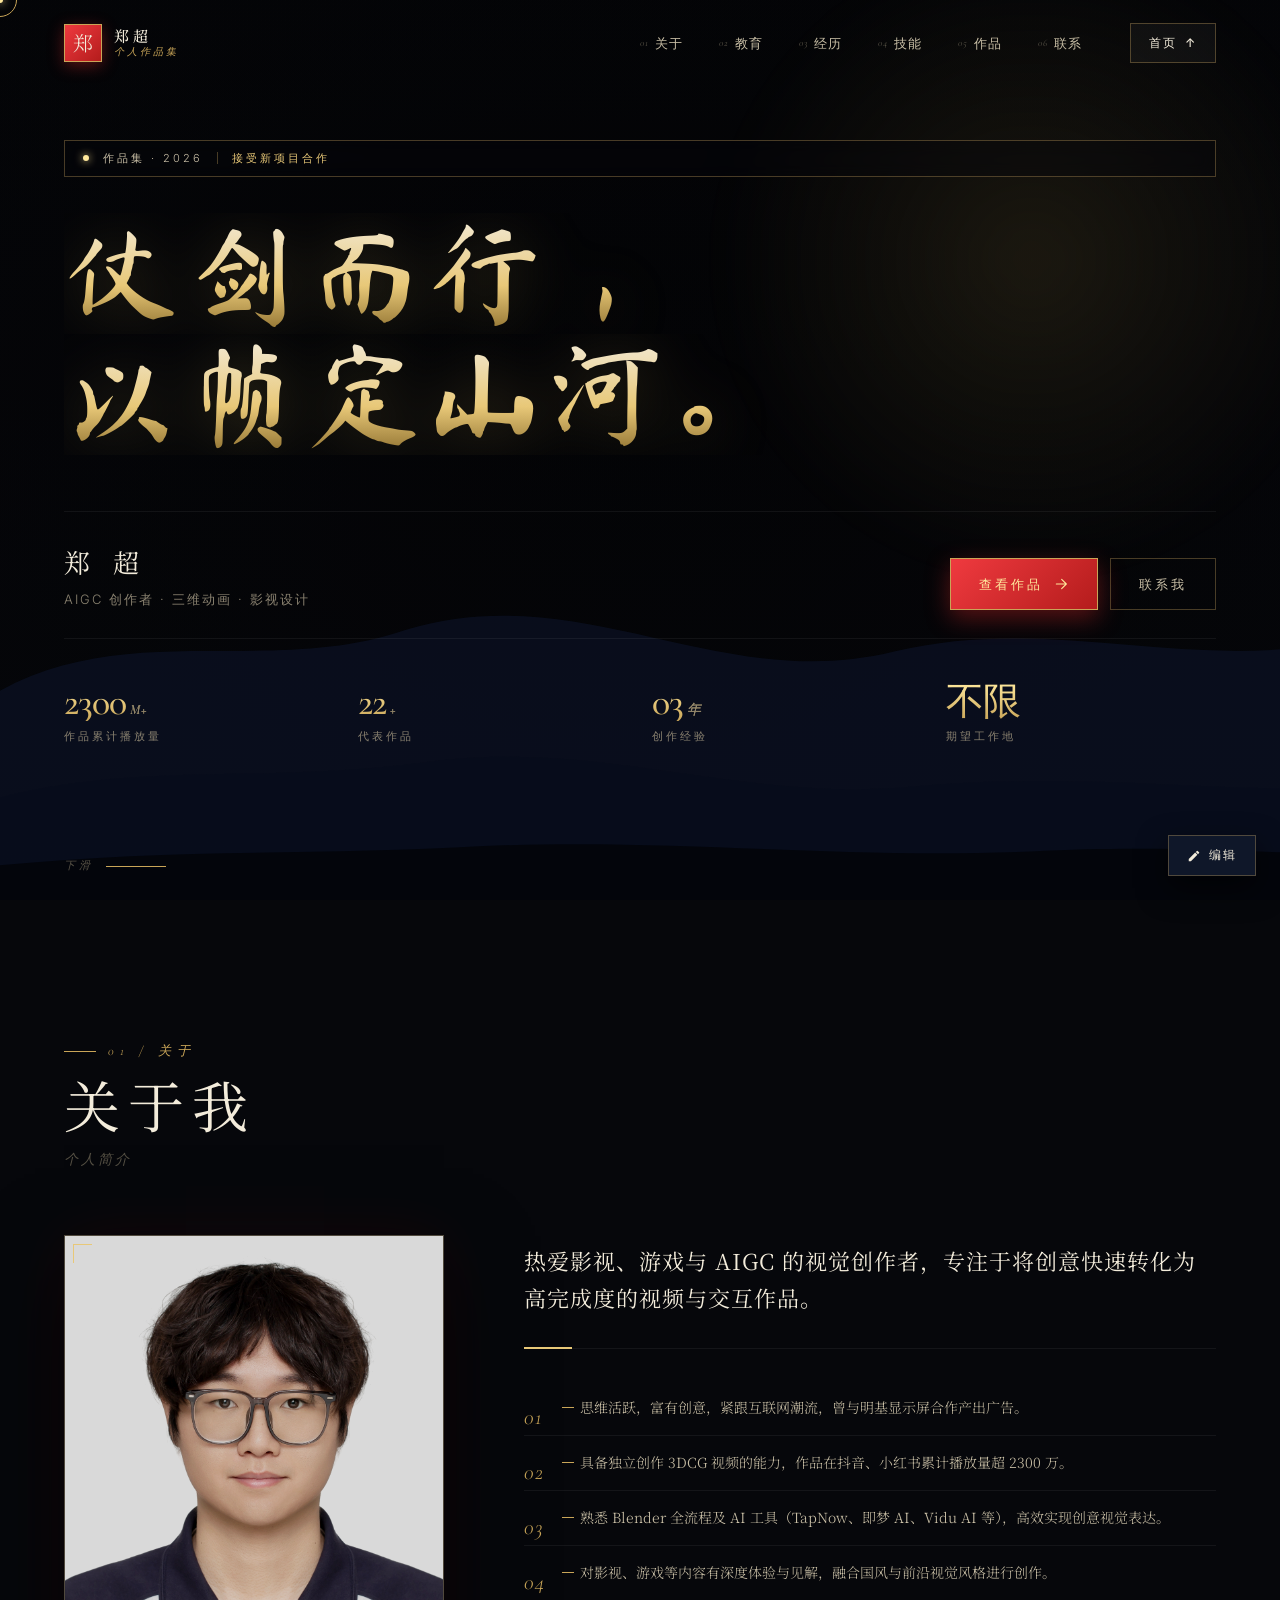
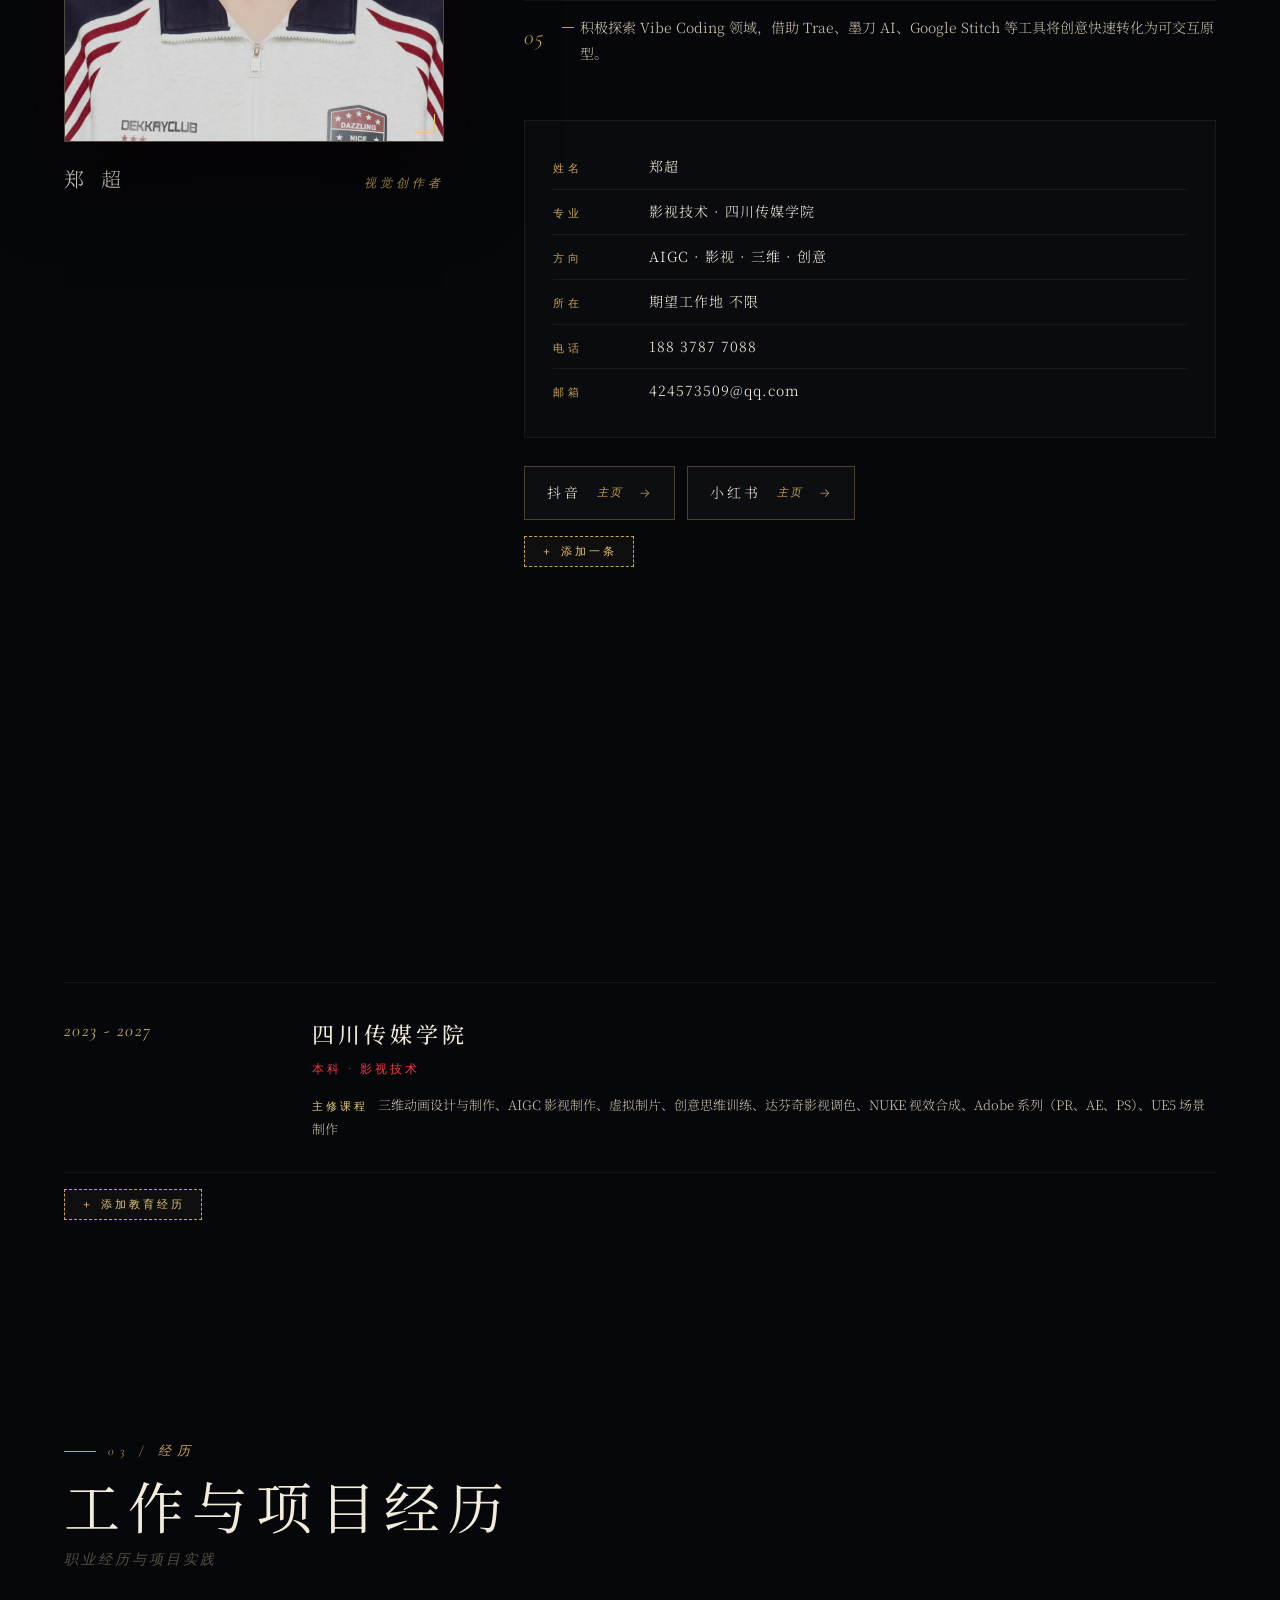
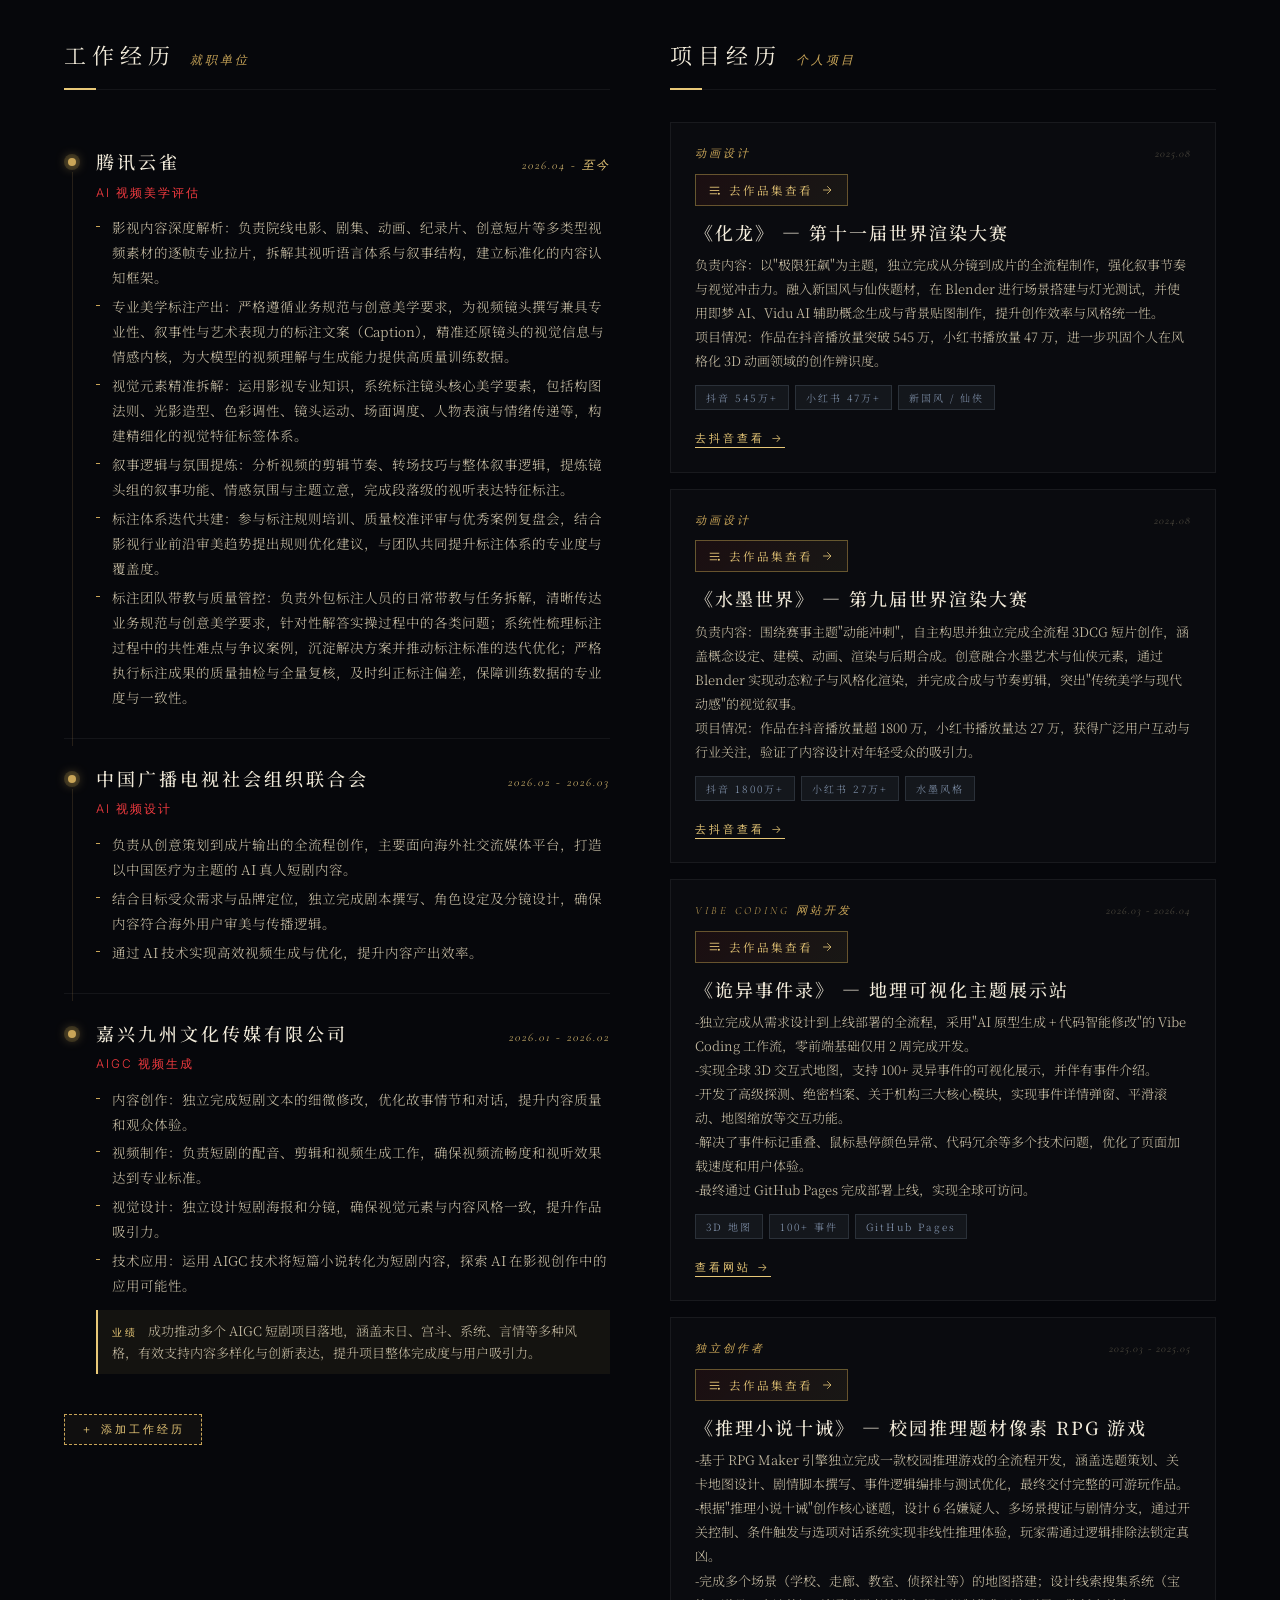
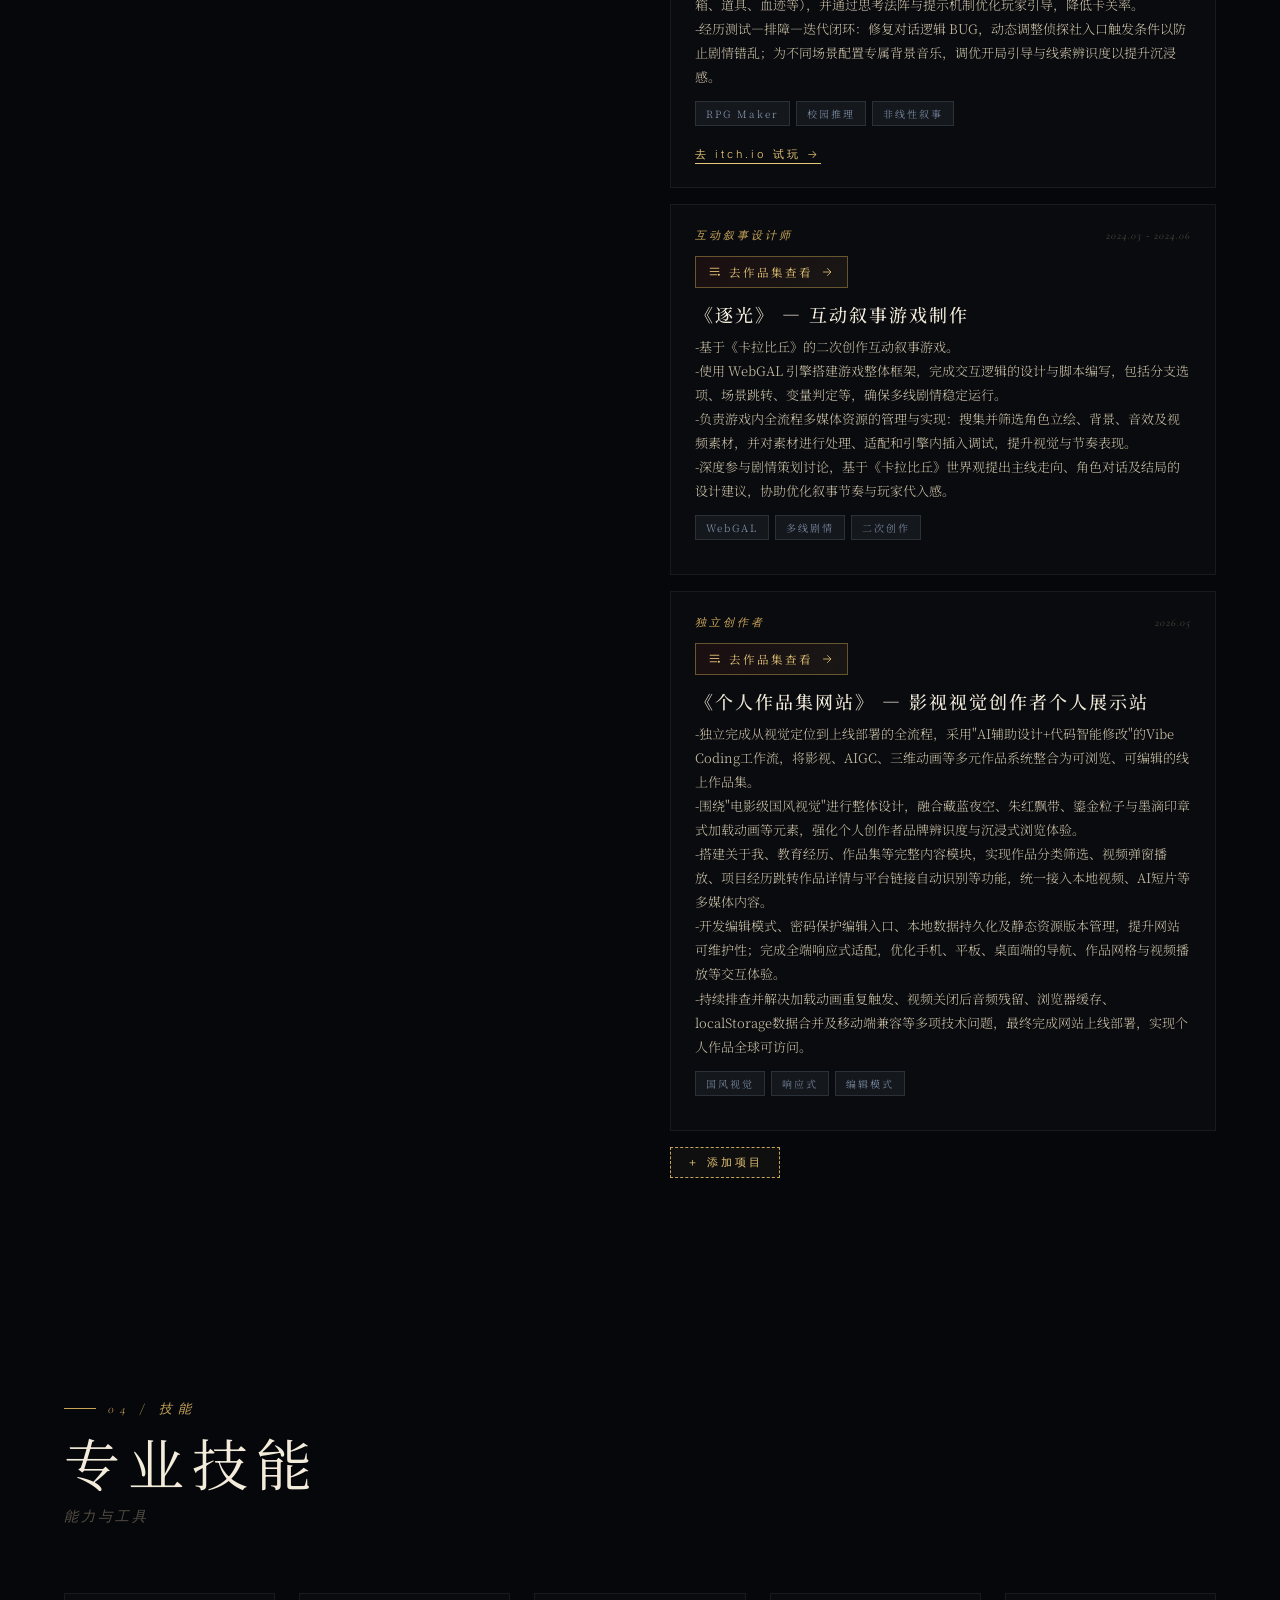
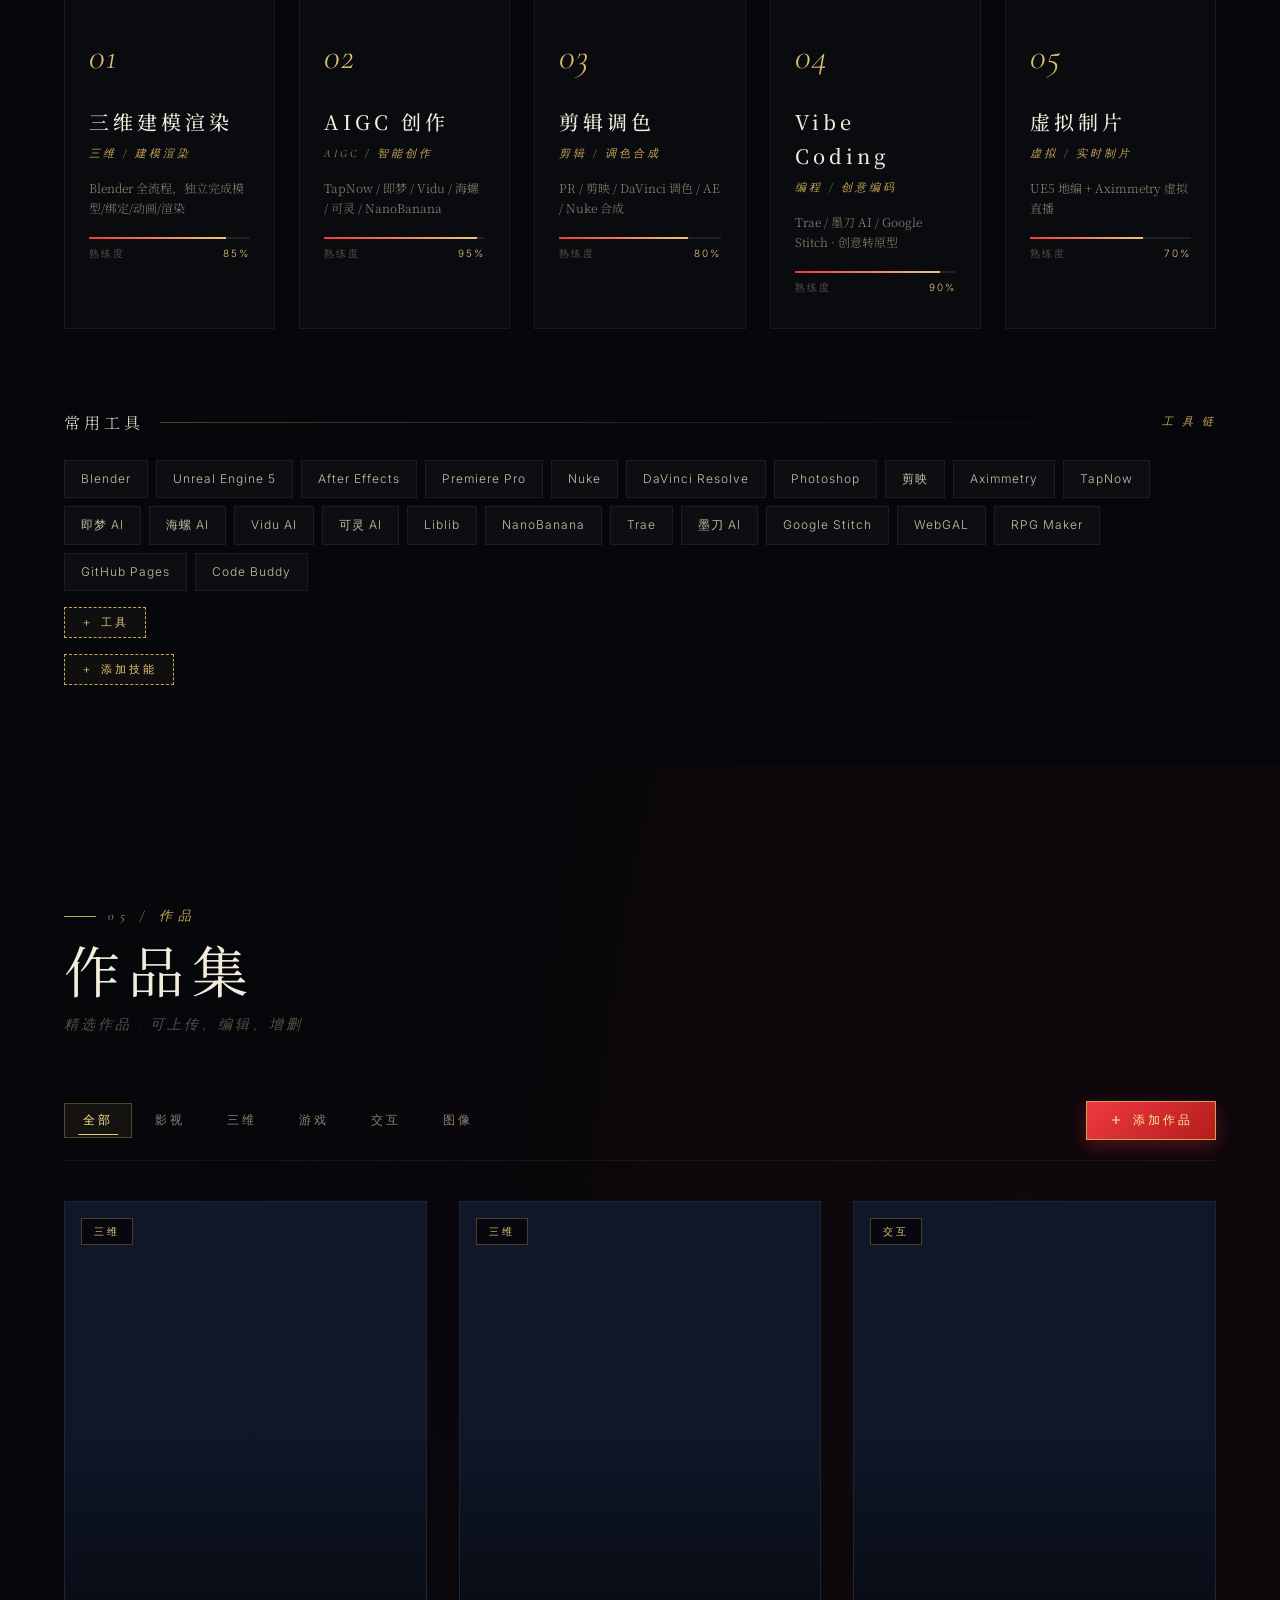
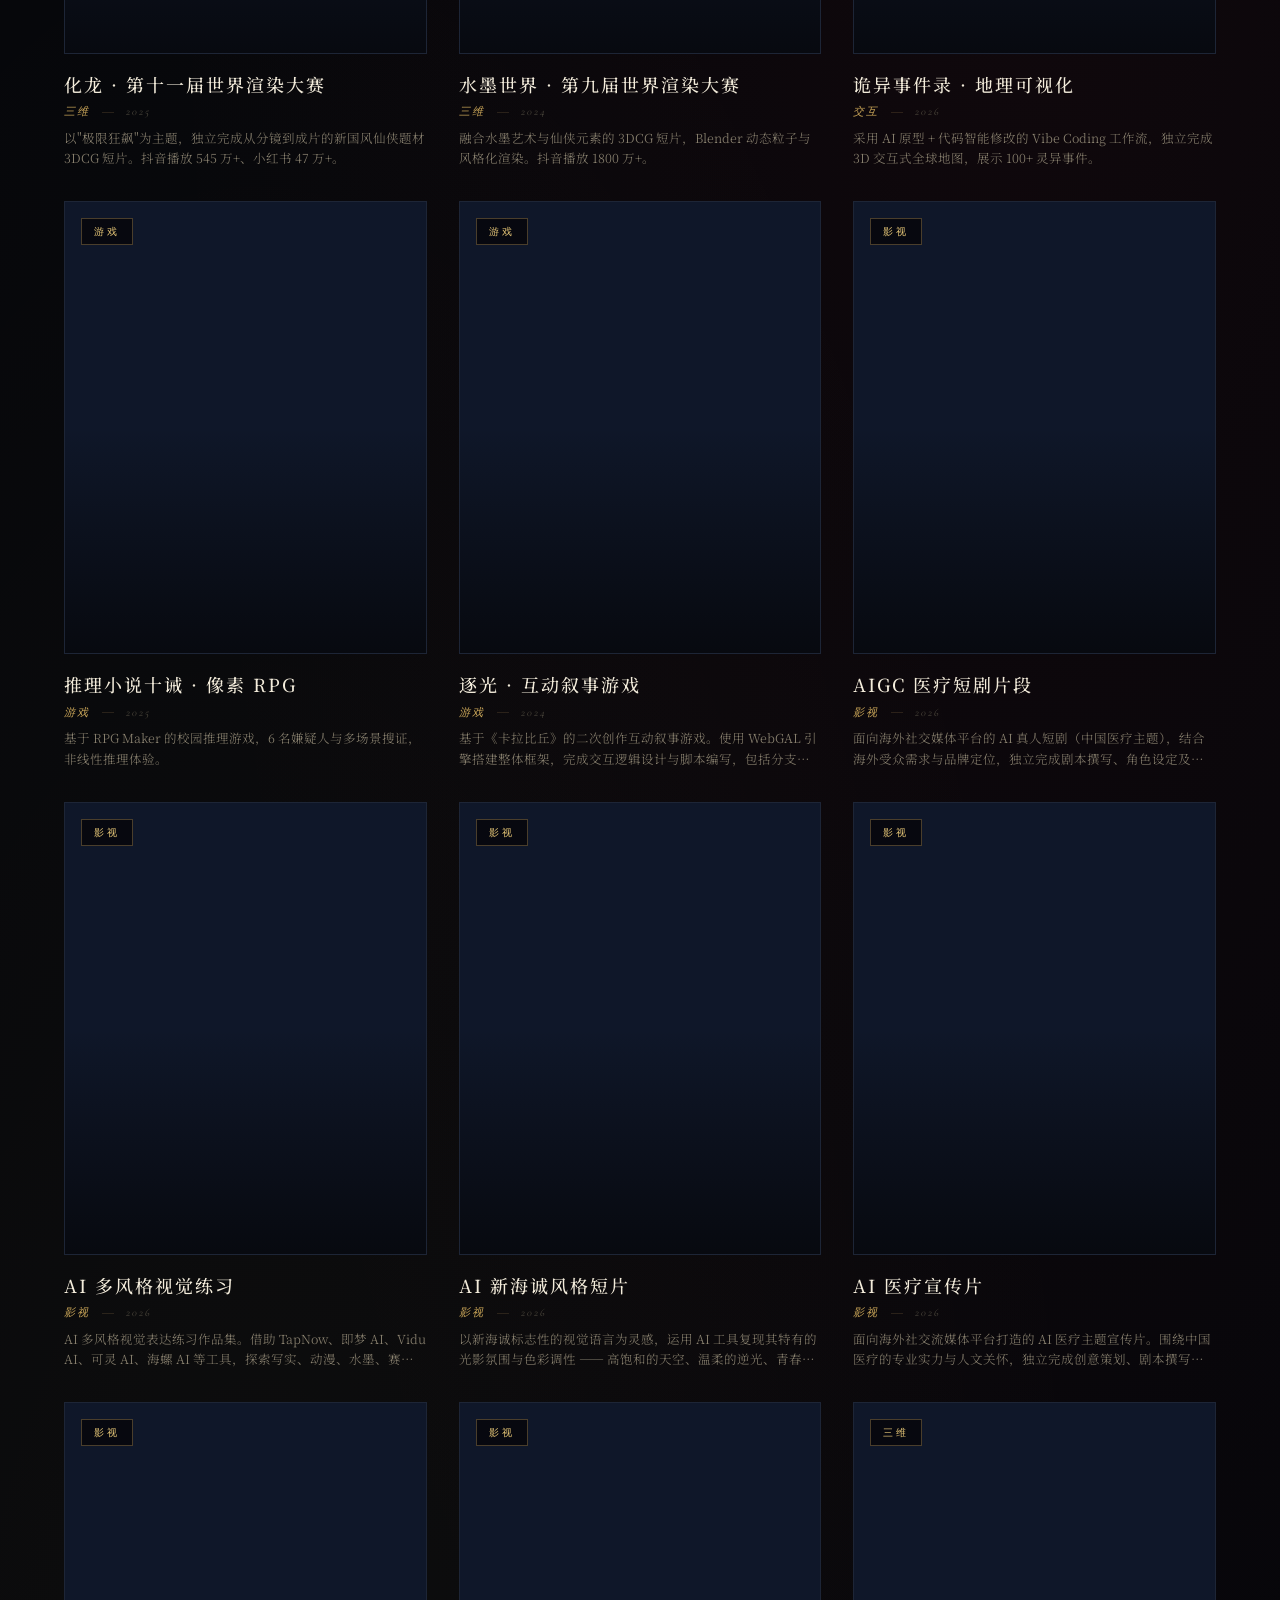
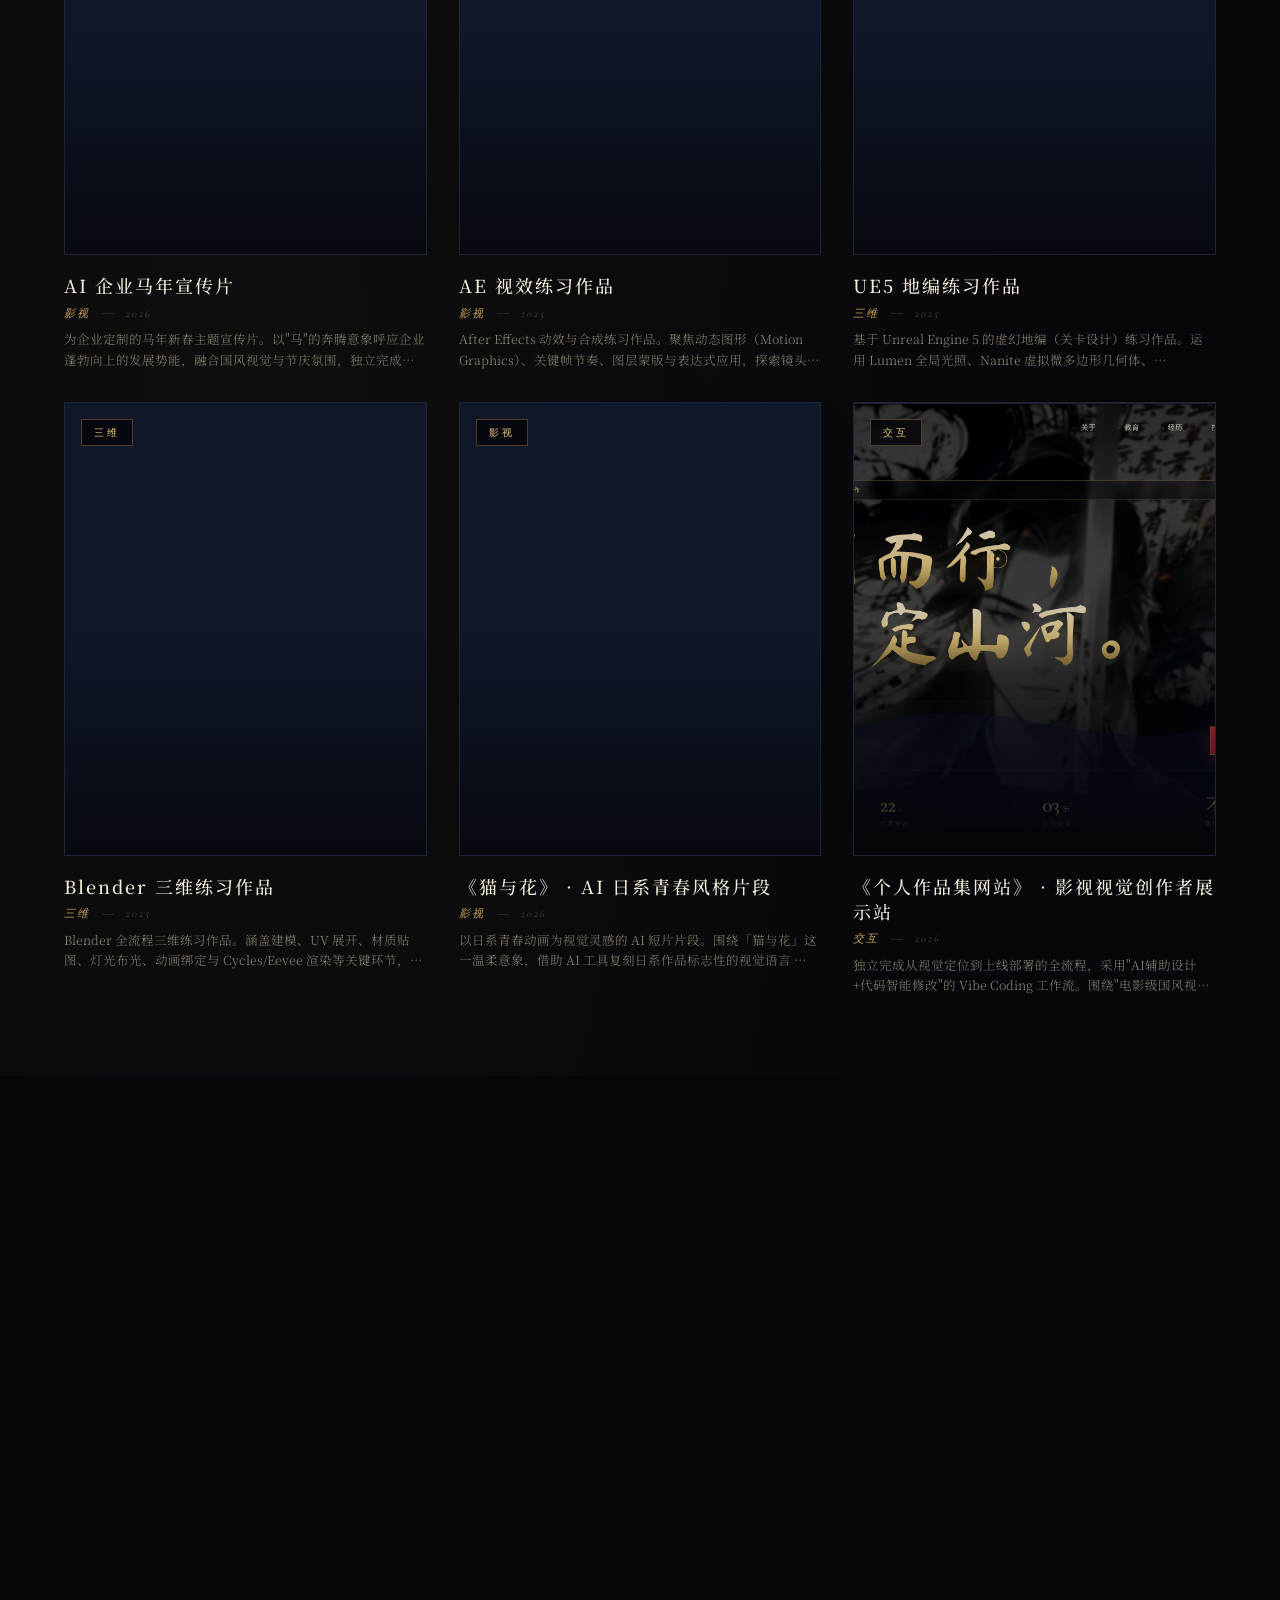
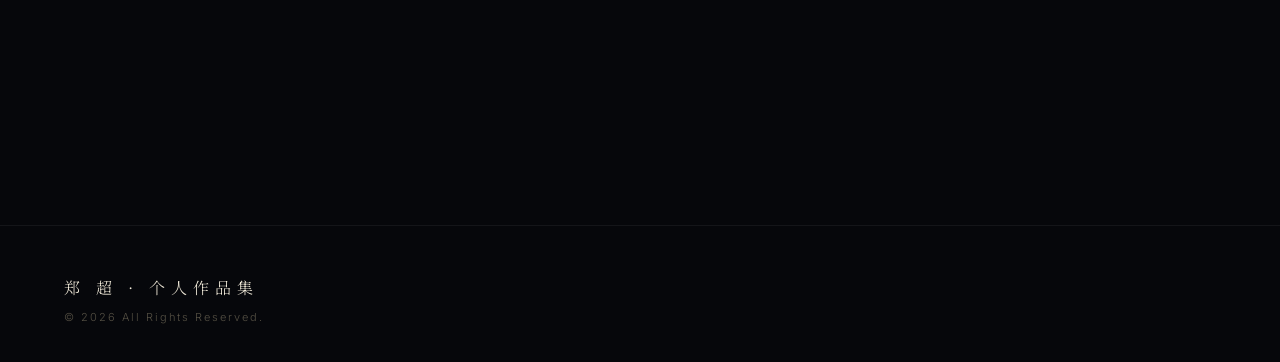
==== commit bacfb9e8: "手机端隐藏底部导览，仅保留首页按钮" ====
--- a/index.html
+++ b/index.html
@@ -167,9 +167,10 @@
         <span class="ln-en">个人作品集</span>
       </span>
     </a>
-    <ul class="nav-links">
-      <li><a href="#home"><i>00</i>首页</a></li>
+    <ul class="nav-links" data-desktop-nav>
       <li><a href="#about"><i>01</i>关于</a></li>
+      <li><a href="#education"><i>02</i>教育</a></li>
+      <li><a href="#experience"><i>03</i>经历</a></li>
       <li><a href="#skills"><i>04</i>技能</a></li>
       <li><a href="#works"><i>05</i>作品</a></li>
       <li><a href="#contact"><i>06</i>联系</a></li>
--- a/styles/main.css
+++ b/styles/main.css
@@ -1372,7 +1372,7 @@
 @media (max-width: 768px) {
   :root { --pad-x: 22px; }
   html, body { width: 100%; overflow-x: hidden; }
-  body { font-size: 15px; padding-bottom: 78px; }
+  body { font-size: 15px; }
 
   .nav {
     padding: 12px var(--pad-x);
@@ -1392,37 +1392,11 @@
     font-size: 11px;
     letter-spacing: 1px;
   }
-  .nav-links {
-    position: fixed;
-    left: max(10px, env(safe-area-inset-left));
-    right: max(10px, env(safe-area-inset-right));
-    bottom: max(10px, env(safe-area-inset-bottom));
-    z-index: 120;
-    display: grid;
-    grid-template-columns: repeat(5, 1fr);
-    gap: 4px;
-    margin: 0;
-    padding: 8px;
-    background: rgba(6,7,11,0.9);
-    border: 1px solid var(--line-2);
-    box-shadow: 0 16px 40px rgba(0,0,0,0.65);
-    backdrop-filter: blur(20px) saturate(150%);
-  }
-  .nav-links a {
-    justify-content: center;
-    flex-direction: column;
-    gap: 2px;
-    min-height: 46px;
-    padding: 5px 2px;
-    font-size: 11px;
-    letter-spacing: 1px;
-  }
-  .nav-links a i { font-size: 9px; color: var(--gold); }
-  .nav-links a::after { bottom: 2px; }
+  .nav-links { display: none !important; }
 
   .edit-toggle {
     right: 14px;
-    bottom: calc(86px + env(safe-area-inset-bottom));
+    bottom: 20px;
     padding: 9px 12px;
     font-size: 11px;
     letter-spacing: 1px;
@@ -1517,10 +1491,8 @@
   .logo-name { max-width: 80px; }
   .ln-en { display: none; }
   .nav-cta { padding: 7px 10px; font-size: 10px; }
-  .nav-links { grid-template-columns: repeat(3, 1fr); }
-  .nav-links a { min-height: 40px; }
-  body { padding-bottom: 118px; }
-  .edit-toggle { bottom: calc(128px + env(safe-area-inset-bottom)); }
+  .nav-links { display: none !important; }
+  .edit-toggle { bottom: 20px; }
   .hero { min-height: 680px; }
   .hero-inner { padding-bottom: 140px; }
   .hm-right, .hero-foot { grid-template-columns: 1fr; }
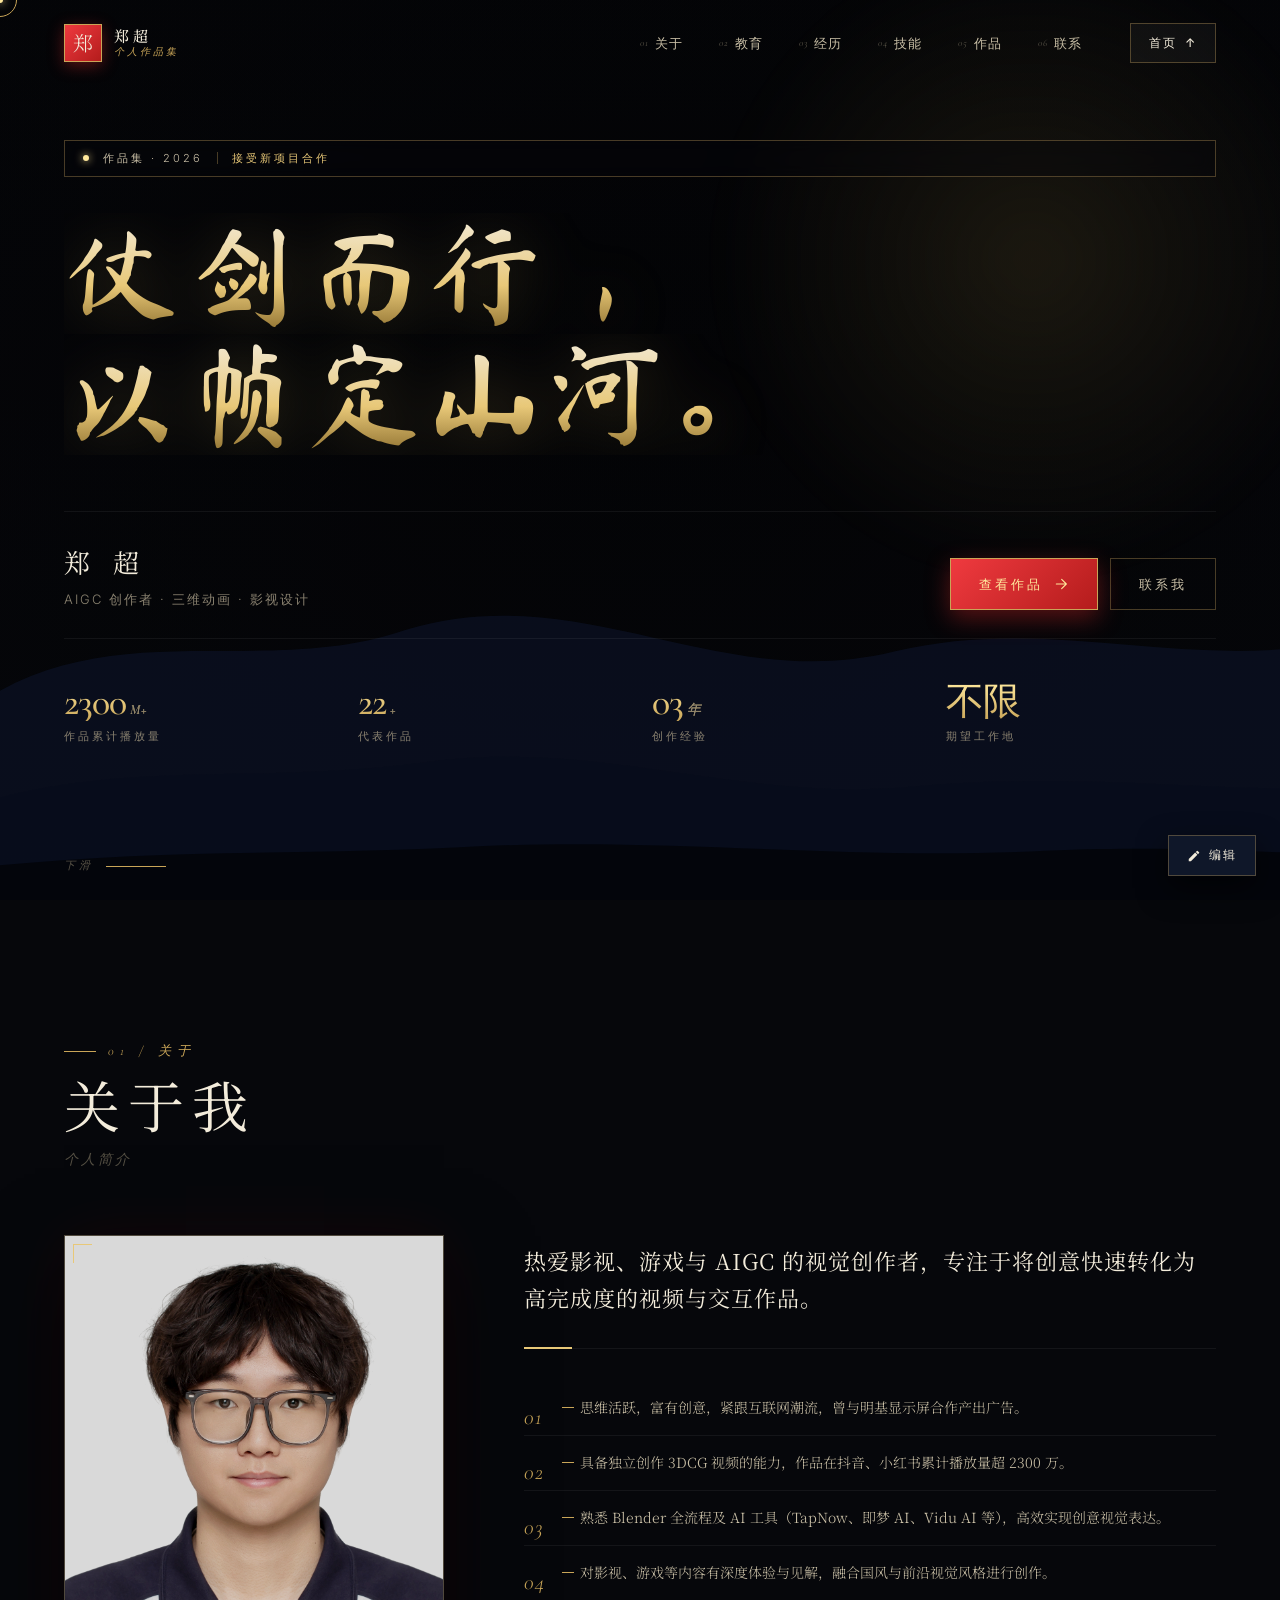
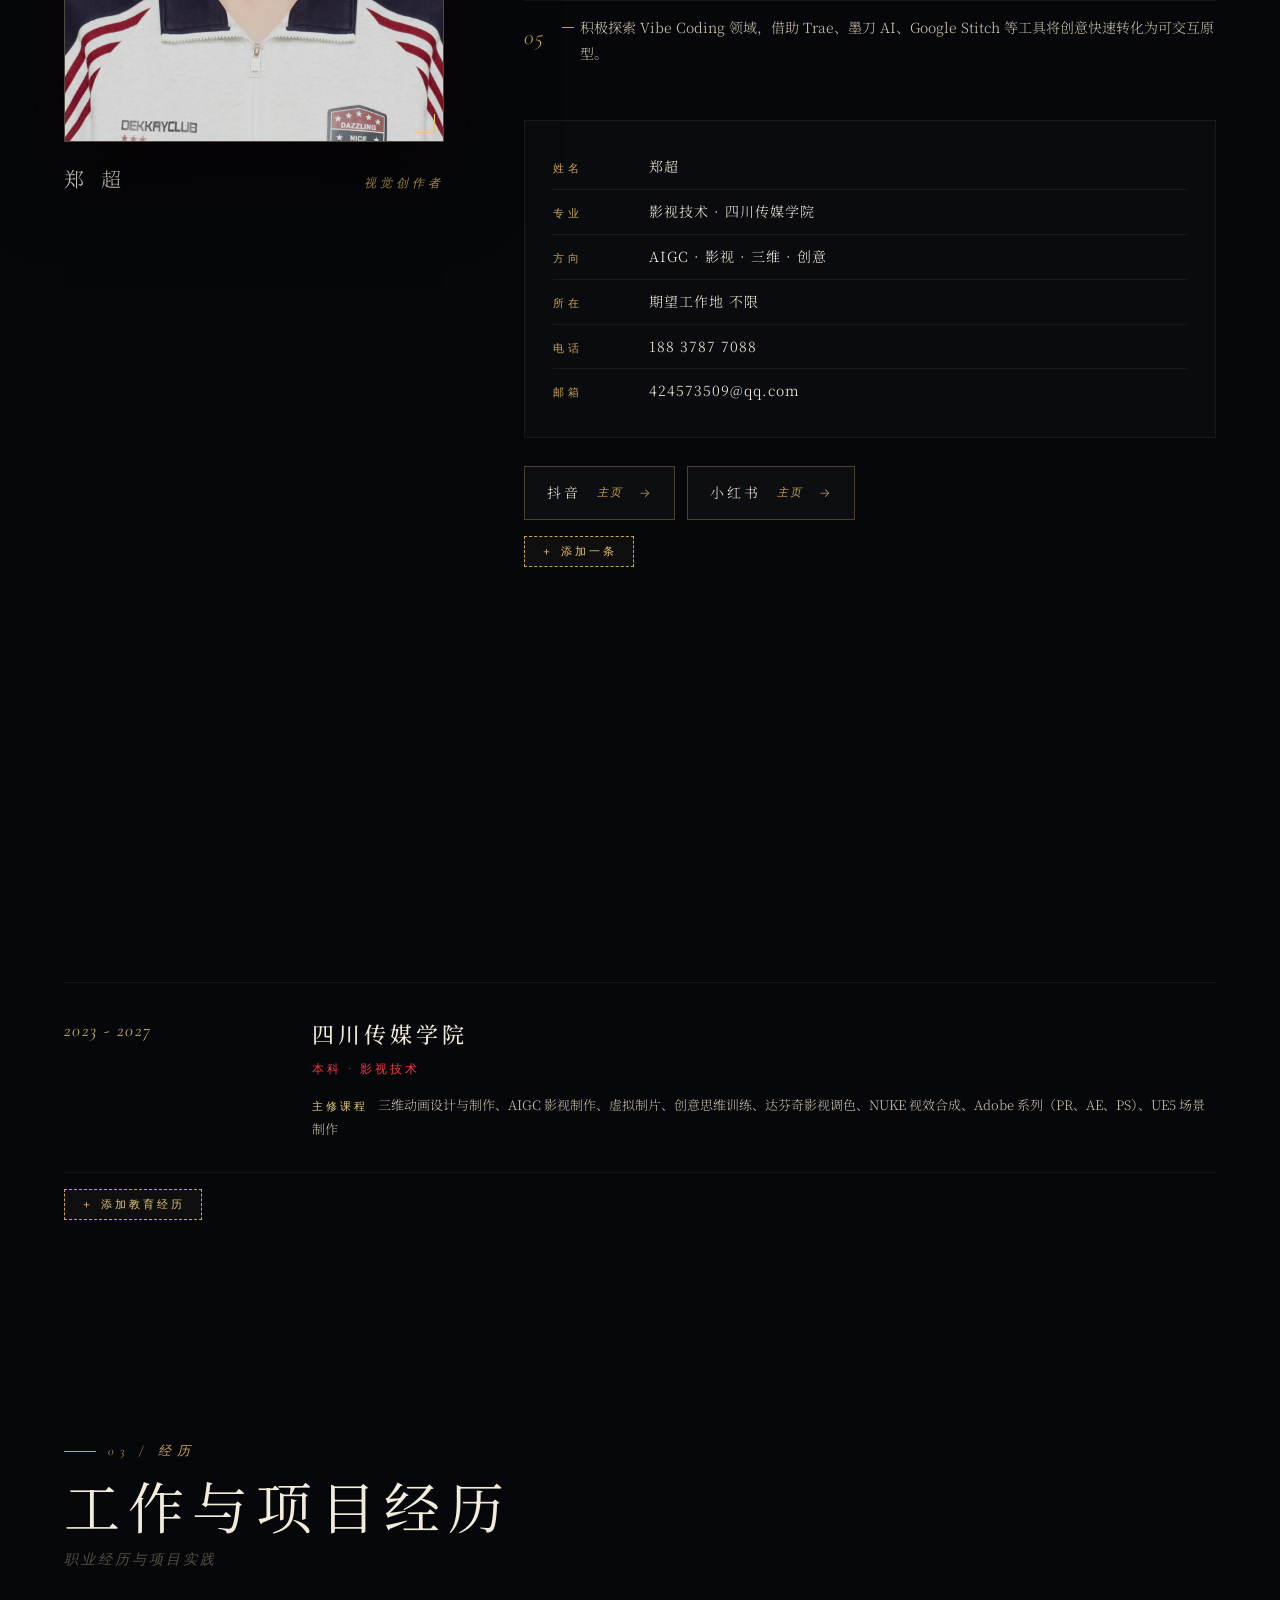
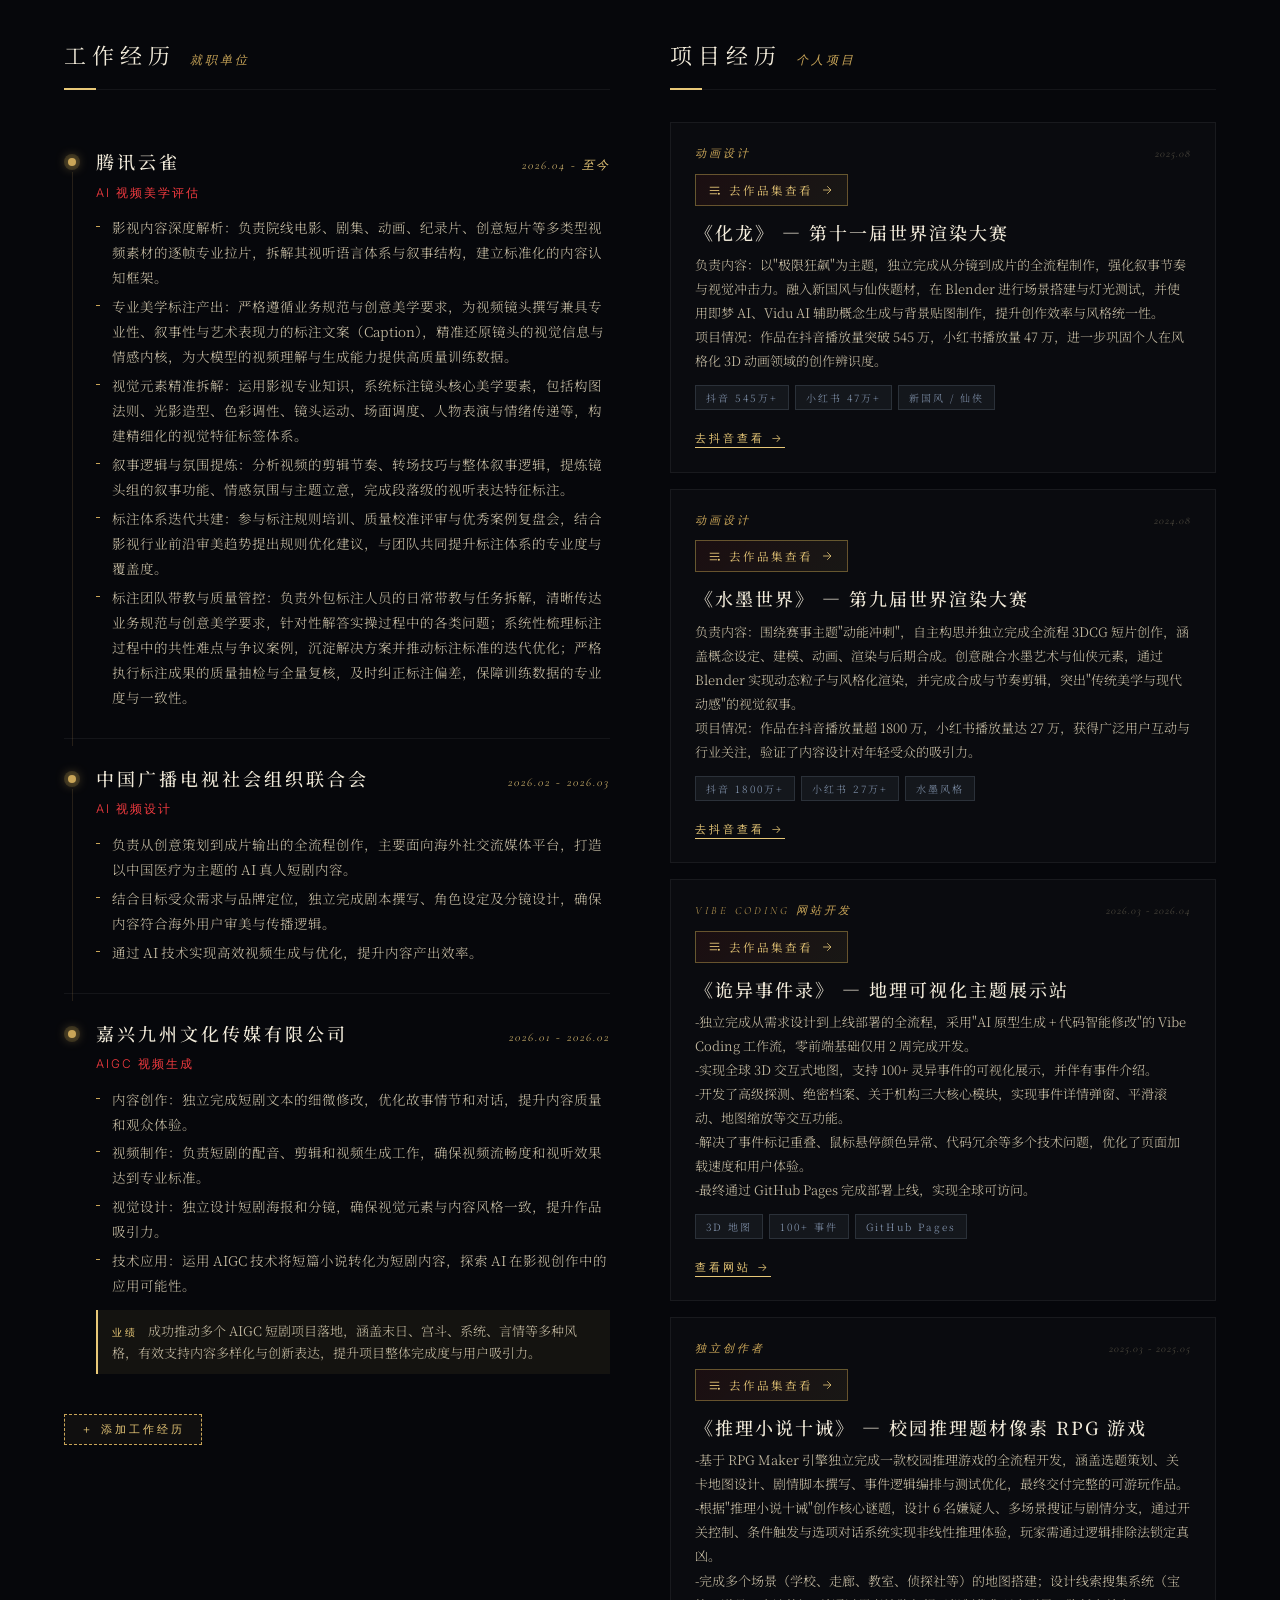
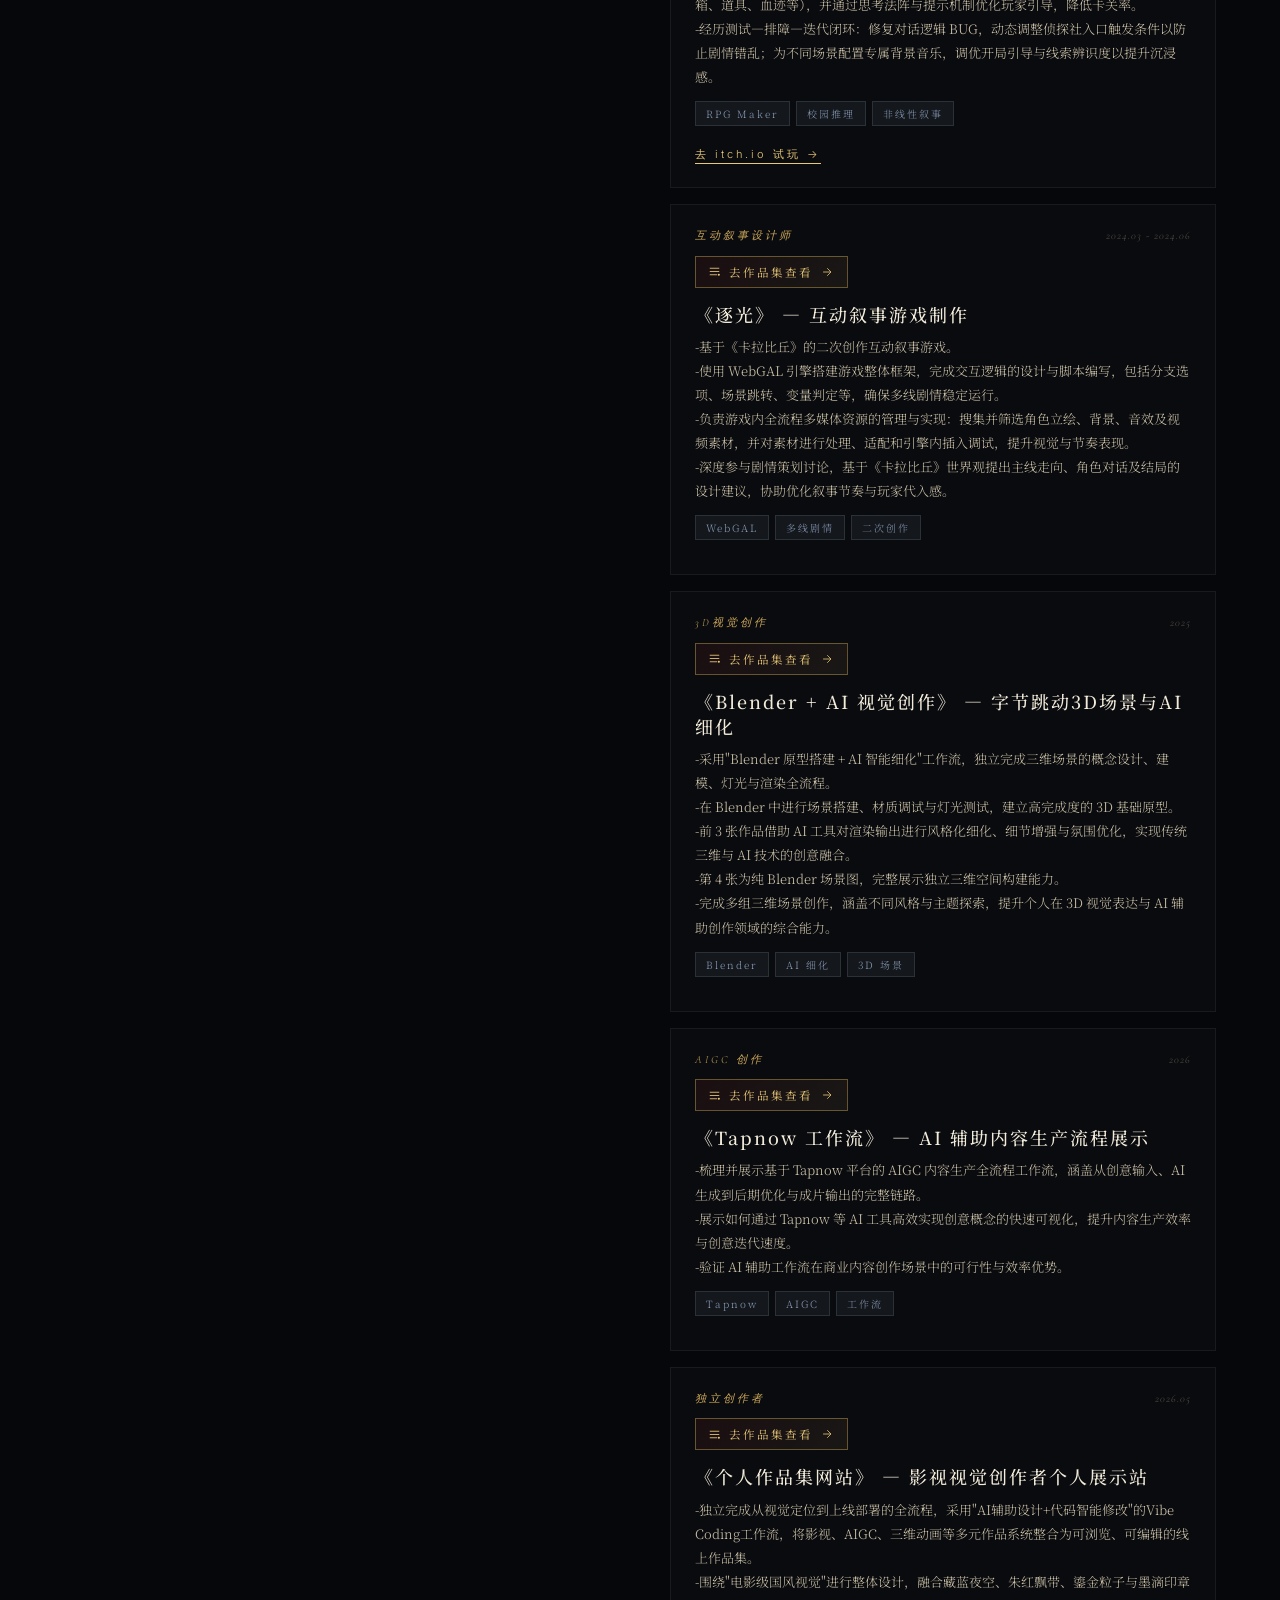
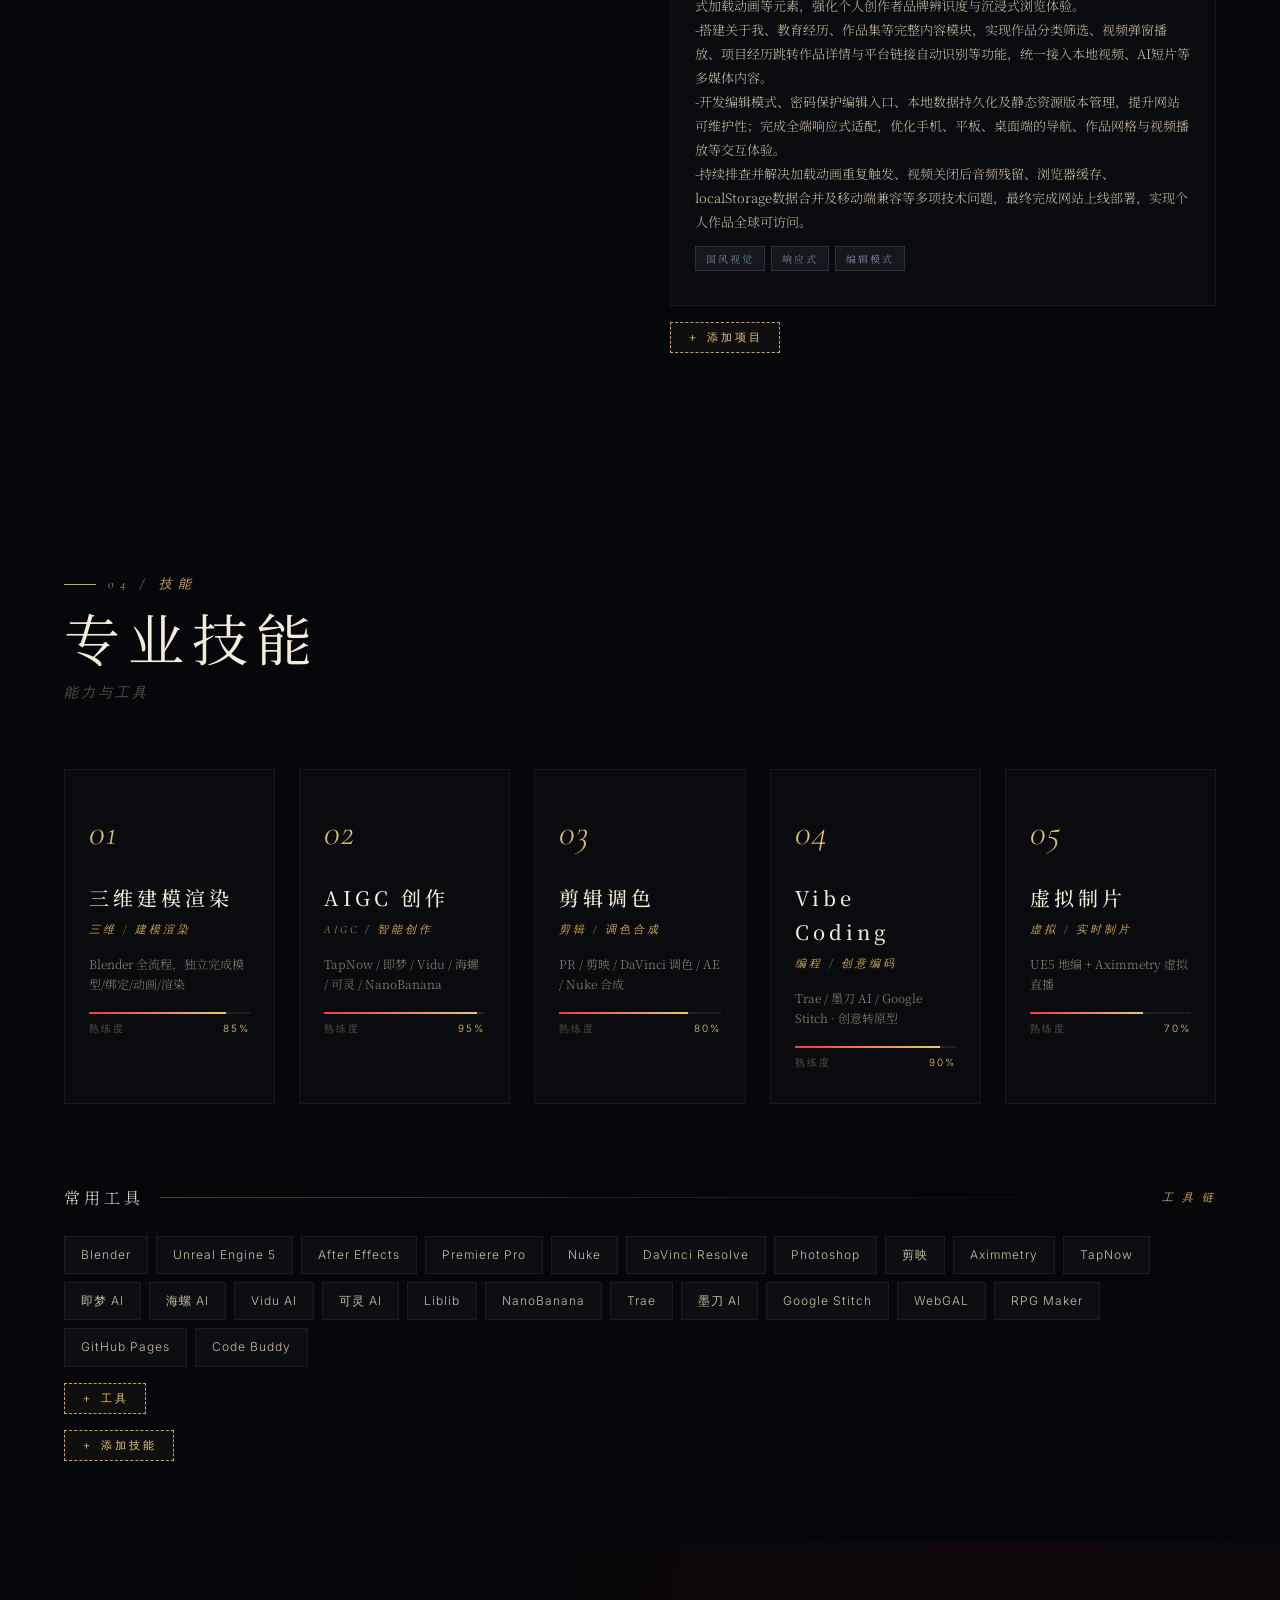
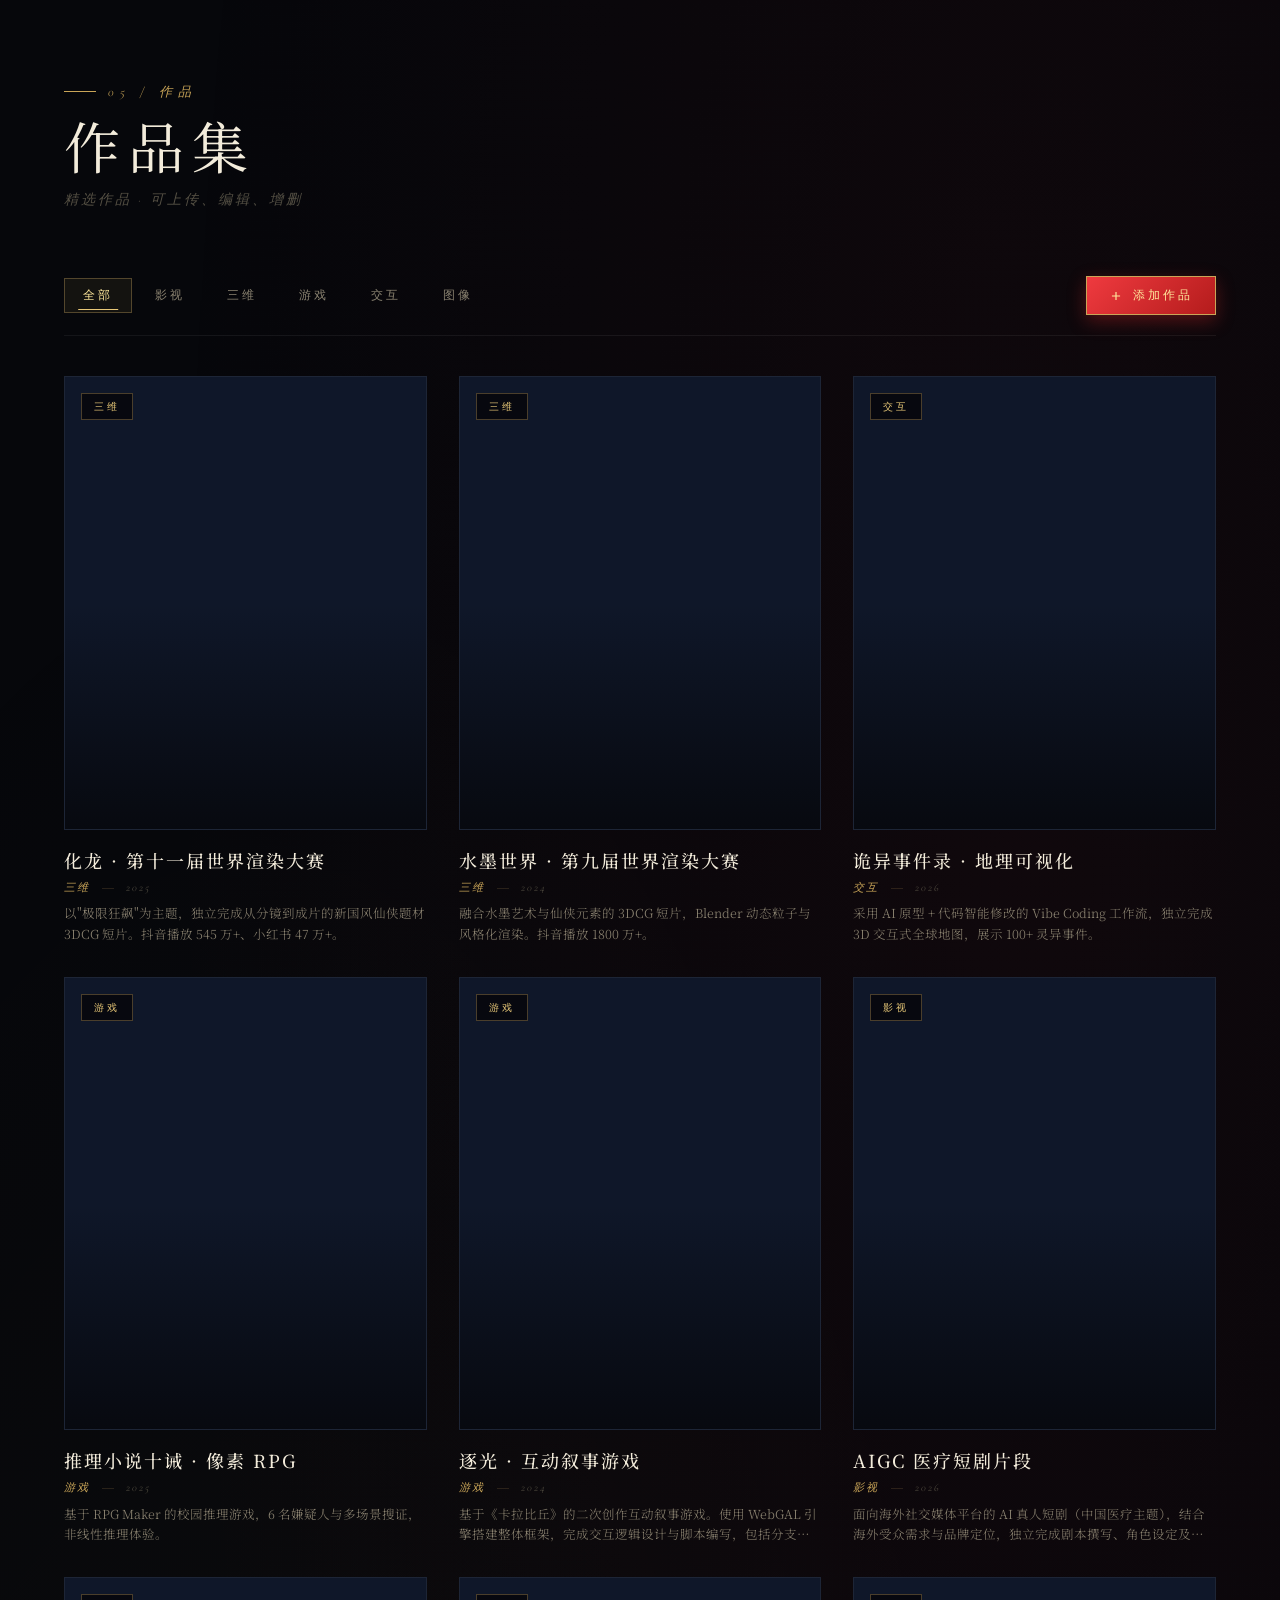
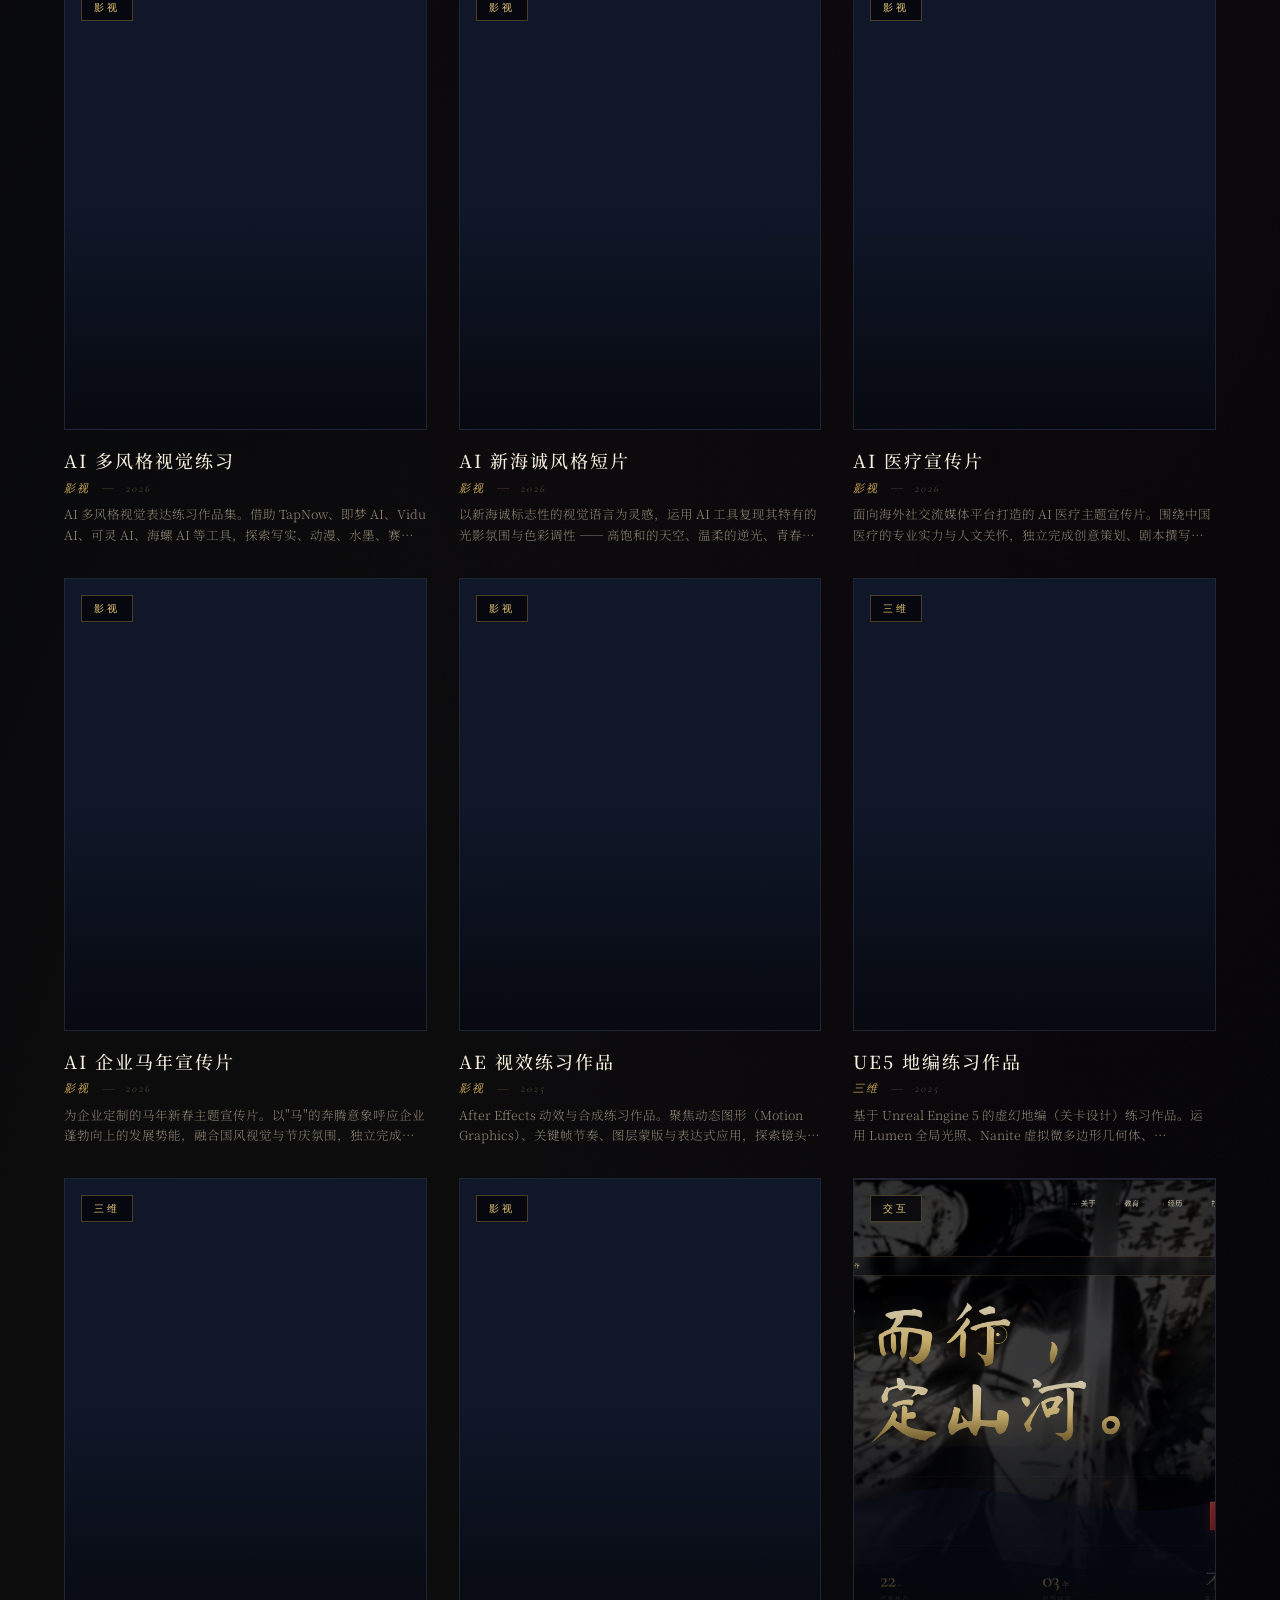
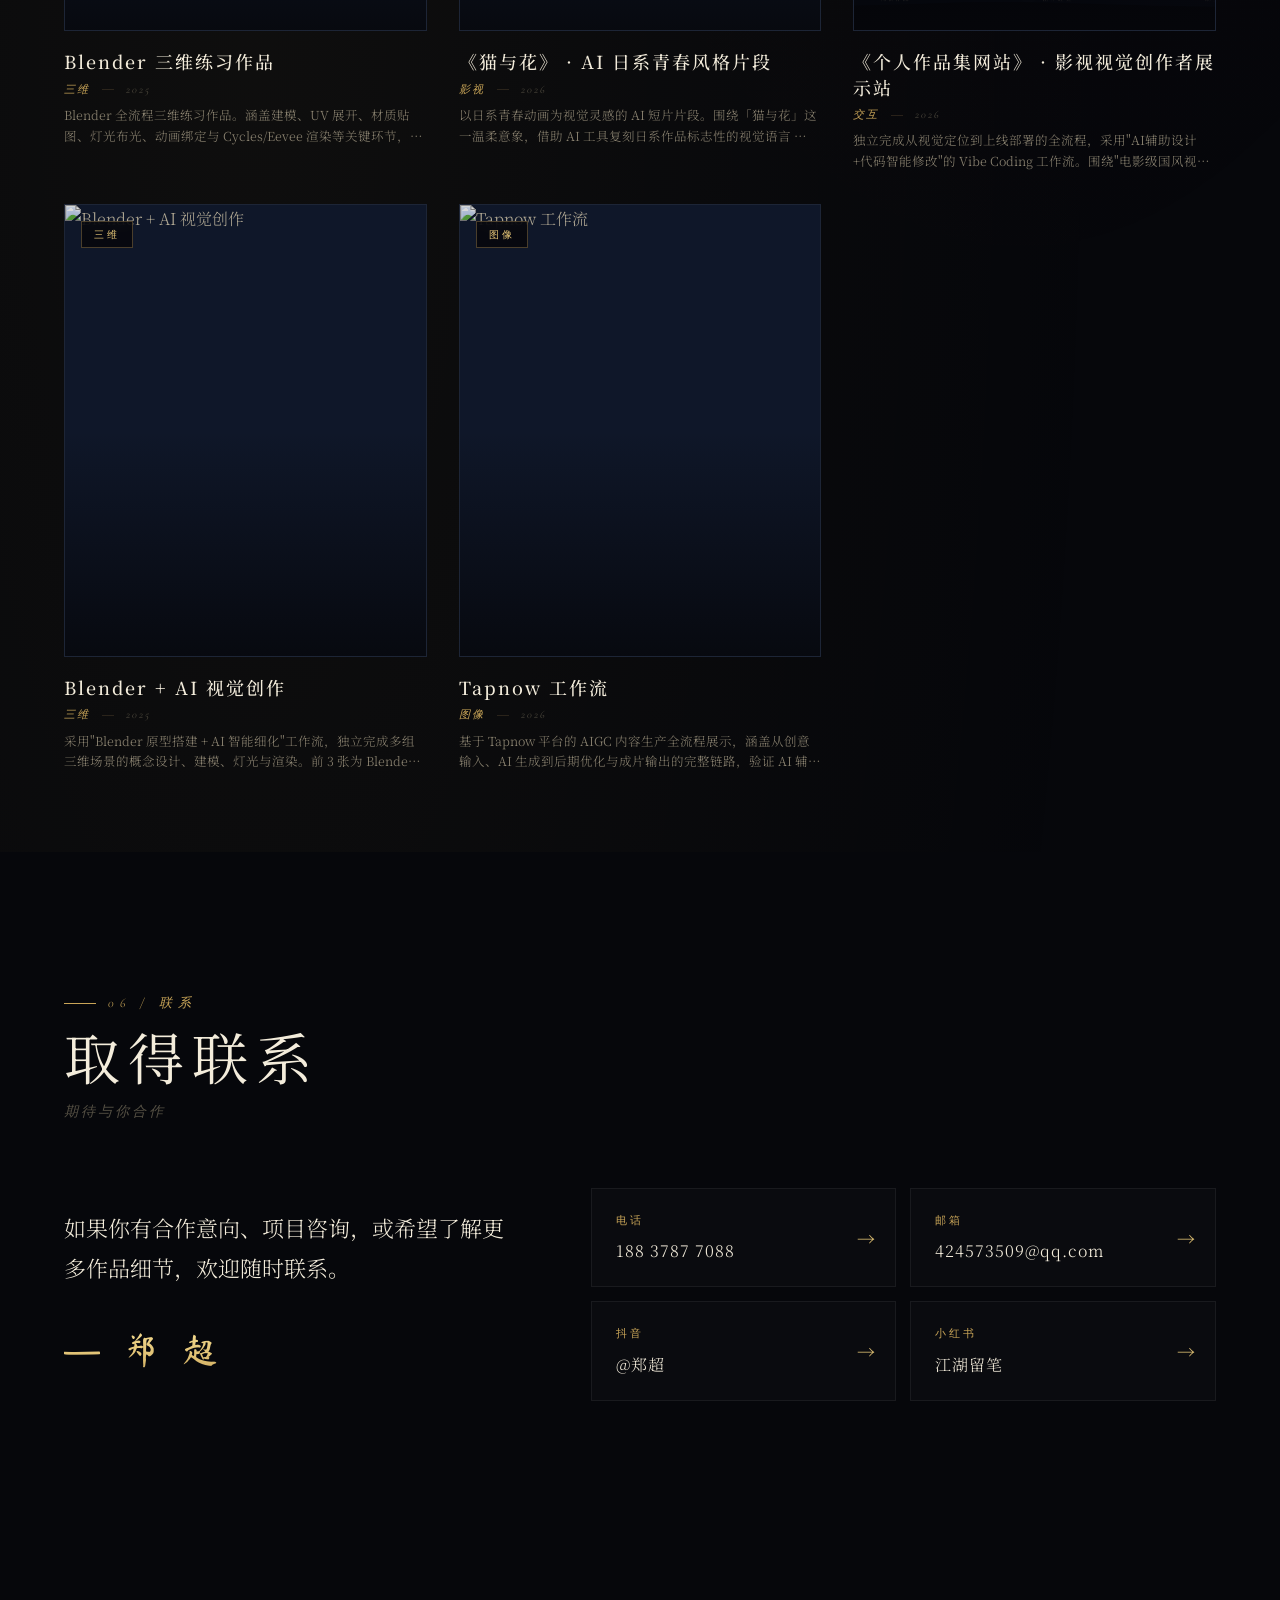
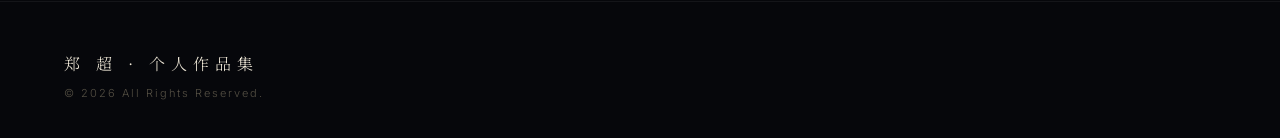
==== commit f9c023fd: "添加Blender+AI视觉创作和Tapnow工作流作品集条目" ====
--- a/index.html
+++ b/index.html
@@ -185,7 +185,7 @@
   <!-- 视频背景 -->
   <div class="hero-video-wrap">
     <video class="hero-video" id="heroVideo"
-           src="https://geren-videos-1424535894.cos.ap-nanjing.myqcloud.com/videos/hero.mp4"
+           src="https://geren-videos-1424535894.cos.accelerate.myqcloud.com/videos/hero.mp4"
            poster="./assets/hero-poster.jpg"
            muted playsinline preload="metadata"
            autoplay loop></video>
@@ -545,7 +545,7 @@
   </div>
 </div>
 
-<script src="./js/data.js?v=20260522n"></script>
+<script src="./js/data.js?v=20260523a"></script>
 <script src="./js/store.js?v=20260522n"></script>
 <script src="./js/render.js?v=20260522n"></script>
 <script src="./js/portfolio.js?v=20260522n"></script>
--- a/styles/main.css
+++ b/styles/main.css
@@ -1370,26 +1370,28 @@
 }
 
 @media (max-width: 768px) {
-  :root { --pad-x: 22px; }
+  :root { --pad-x: 16px; }
   html, body { width: 100%; overflow-x: hidden; }
-  body { font-size: 15px; }
-
+  body { font-size: 14px; }
+
+  /* 导航 */
   .nav {
-    padding: 12px var(--pad-x);
-    background: rgba(6,7,11,0.72);
+    padding: 10px var(--pad-x);
+    background: rgba(6,7,11,0.82);
     backdrop-filter: blur(18px) saturate(140%);
     border-bottom: 1px solid var(--line-soft);
   }
-  .nav.scrolled { padding: 10px var(--pad-x); }
-  .nav-inner { gap: 12px; }
-  .logo-mark { width: 34px; height: 34px; font-size: 18px; }
-  .ln-cn { font-size: 14px; letter-spacing: 3px; }
-  .ln-en { font-size: 9px; letter-spacing: 2px; }
+  .nav.scrolled { padding: 8px var(--pad-x); }
+  .nav-inner { gap: 8px; }
+  .logo-mark { width: 30px; height: 30px; font-size: 16px; border-width: 0.5px; }
+  .logo-name { gap: 4px; }
+  .ln-cn { font-size: 13px; letter-spacing: 3px; white-space: nowrap; }
+  .ln-en { display: none; }
   .nav-cta {
     display: inline-flex !important;
     flex: 0 0 auto;
-    padding: 8px 12px;
-    font-size: 11px;
+    padding: 7px 10px;
+    font-size: 10px;
     letter-spacing: 1px;
   }
   .nav-links { display: none !important; }
@@ -1402,49 +1404,51 @@
     letter-spacing: 1px;
   }
 
+  /* Hero 区域 */
   .hero {
-    min-height: 620px;
-    height: 100svh;
+    min-height: 100svh;
+    height: auto;
+    min-height: -webkit-fill-available;
   }
   .hero-video { object-fit: cover; }
-  .hero::before { width: 360px; height: 360px; right: -28%; top: -10%; }
-  .hero-flow, .hero-mountains { opacity: 0.75; }
+  .hero::before { width: 300px; height: 300px; right: -30%; top: -15%; }
+  .hero-flow, .hero-mountains { opacity: 0.65; }
   .hero-inner {
-    position: absolute;
-    inset: 0;
-    padding: 88px var(--pad-x) 102px;
-    justify-content: flex-end;
-    overflow-y: auto;
+    position: relative;
+    padding: calc(60px + env(safe-area-inset-top)) var(--pad-x) 40px;
+    justify-content: flex-start;
+    overflow-y: visible;
   }
   .hero-eyebrow {
-    gap: 8px;
-    padding: 7px 12px;
-    margin-bottom: 22px;
-    font-size: 10px;
+    gap: 6px;
+    padding: 6px 10px;
+    margin-bottom: 18px;
+    font-size: 9px;
     letter-spacing: 1.5px;
     flex-wrap: wrap;
   }
   .he-divider { display: none; }
-  .hero-headline { margin-bottom: 28px; }
+  .he-text-2 { display: none; }
+  .hero-headline { margin-bottom: 24px; }
   .hero-headline h1 {
-    font-size: clamp(44px, 18vw, 72px);
-    letter-spacing: 3px;
-    line-height: 1.06;
+    font-size: clamp(36px, 14vw, 58px);
+    letter-spacing: 4px;
+    line-height: 1.1;
   }
   .hero-meta {
-    gap: 18px;
-    padding: 18px 0;
-    margin-bottom: 22px;
-  }
-  .hm-name { font-size: 21px; letter-spacing: 5px; }
-  .hm-name span { display: block; margin: 4px 0 0; font-size: 12px; }
-  .hm-role { font-size: 11px; letter-spacing: 1.5px; }
-  .hm-right { width: 100%; display: grid; grid-template-columns: 1fr 1fr; gap: 10px; }
+    gap: 16px;
+    padding: 16px 0;
+    margin-bottom: 20px;
+  }
+  .hm-name { font-size: 18px; letter-spacing: 4px; }
+  .hm-name span { display: block; margin: 3px 0 0; font-size: 11px; }
+  .hm-role { font-size: 10px; letter-spacing: 1.5px; }
+  .hm-right { width: 100%; display: grid; grid-template-columns: 1fr 1fr; gap: 8px; }
   .btn {
     justify-content: center;
-    padding: 12px 14px;
-    font-size: 12px;
-    letter-spacing: 1.8px;
+    padding: 11px 12px;
+    font-size: 11px;
+    letter-spacing: 2px;
   }
   .hero-foot { grid-template-columns: repeat(2, minmax(0, 1fr)); gap: 14px 18px; }
   .hf-num { font-size: 28px; }
@@ -1486,16 +1490,41 @@
 }
 
 @media (max-width: 420px) {
-  :root { --pad-x: 16px; }
-  .nav { padding-left: 14px; padding-right: 14px; }
-  .logo-name { max-width: 80px; }
-  .ln-en { display: none; }
-  .nav-cta { padding: 7px 10px; font-size: 10px; }
+  :root { --pad-x: 14px; }
+  .nav { padding-left: 12px; padding-right: 12px; }
+  .logo-mark { width: 28px; height: 28px; font-size: 15px; }
+  .ln-cn { font-size: 12px; letter-spacing: 2px; }
+  .nav-cta { padding: 6px 8px; font-size: 9px; }
   .nav-links { display: none !important; }
-  .edit-toggle { bottom: 20px; }
-  .hero { min-height: 680px; }
-  .hero-inner { padding-bottom: 140px; }
-  .hm-right, .hero-foot { grid-template-columns: 1fr; }
-  .btn { width: 100%; }
-  .hero-cta-hint { bottom: 132px; width: calc(100% - 44px); }
-}
+
+  .hero {
+    min-height: auto;
+    height: auto;
+    min-height: -webkit-fill-available;
+  }
+  .hero-inner {
+    padding-top: calc(52px + env(safe-area-inset-top));
+    padding-bottom: 32px;
+  }
+  .hero-headline h1 {
+    font-size: clamp(32px, 13vw, 48px);
+    letter-spacing: 3px;
+  }
+  .hero-headline { margin-bottom: 20px; }
+  .hm-name { font-size: 16px; letter-spacing: 3px; }
+  .btn { padding: 10px 10px; font-size: 10px; }
+  .edit-toggle { bottom: 18px; }
+
+  /* 统计数据 */
+  .hero-foot {
+    grid-template-columns: repeat(2, minmax(0, 1fr));
+    gap: 12px;
+  }
+  .hf-num { font-size: 22px; margin-bottom: 4px; }
+  .hf-label { font-size: 9px; letter-spacing: 1px; }
+
+  .footer {
+    margin-top: 40px;
+    padding: 24px var(--pad-x) calc(80px + env(safe-area-inset-bottom));
+  }
+}
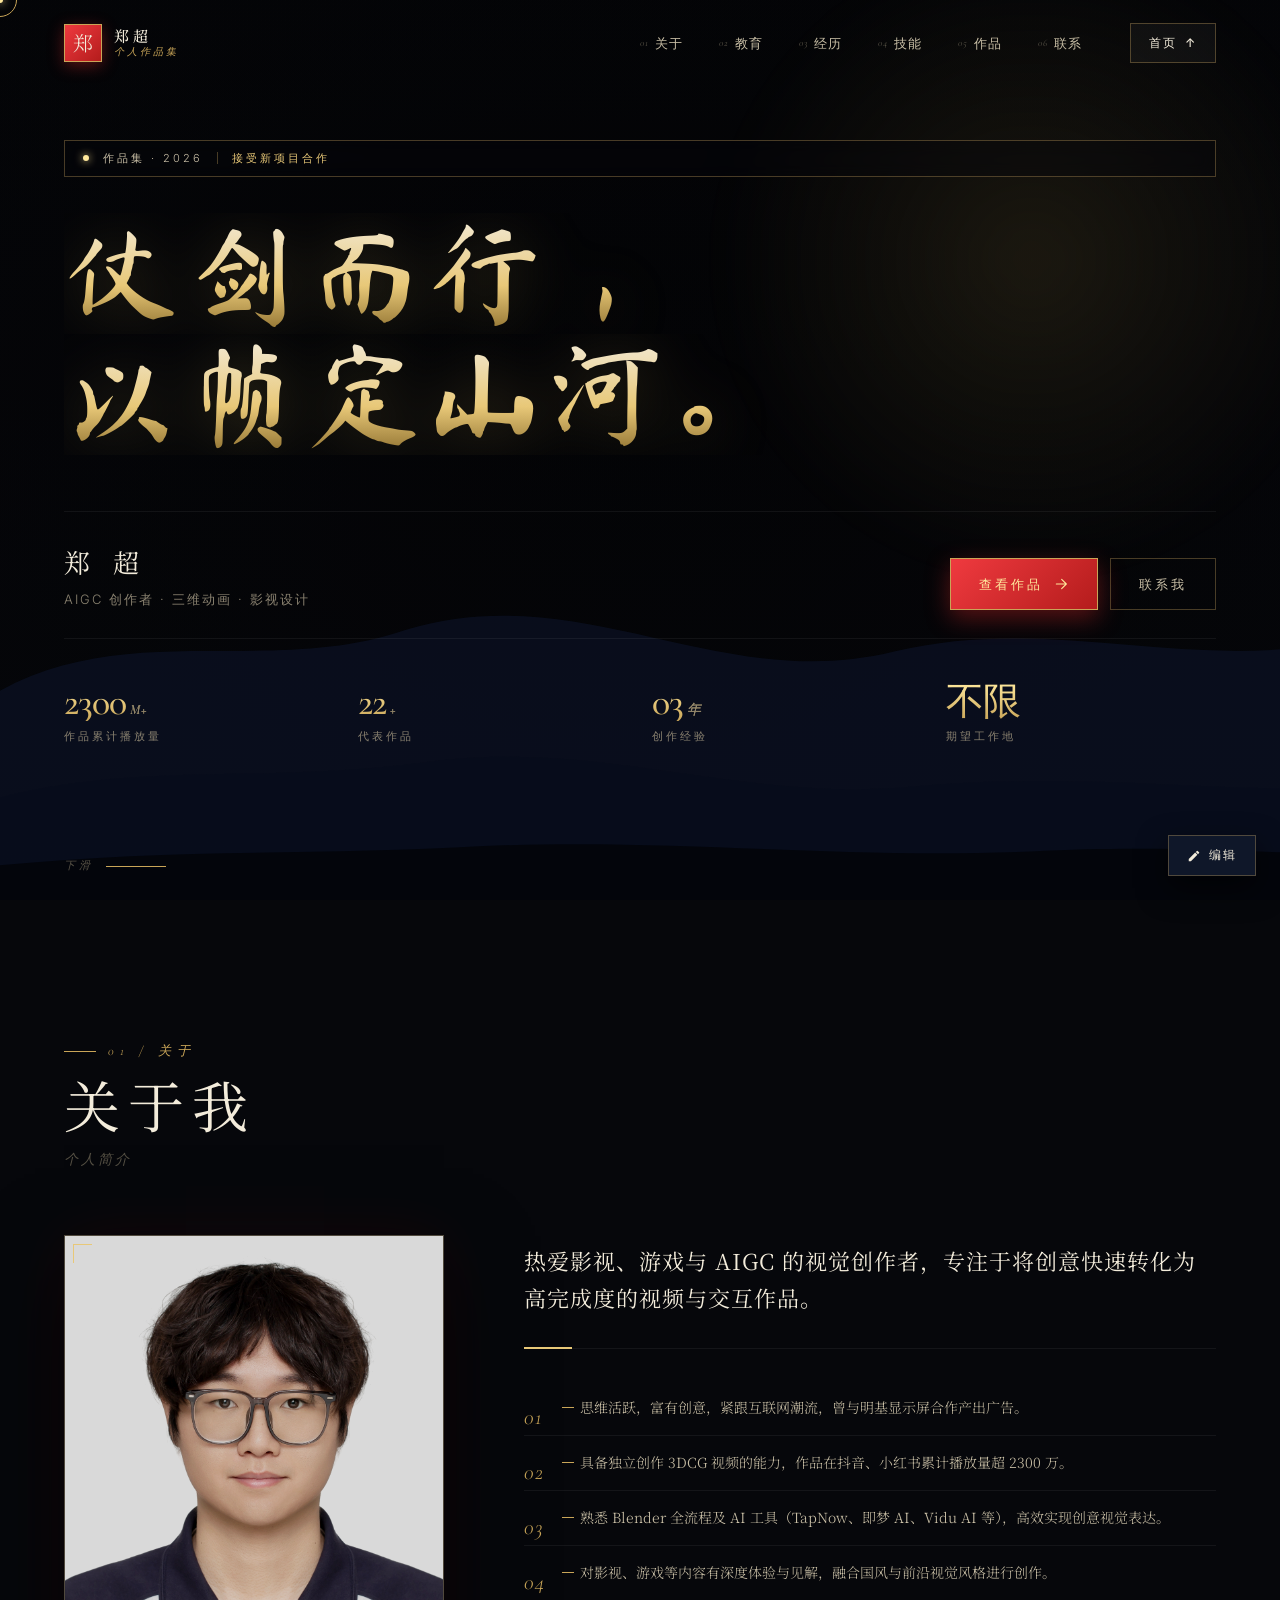
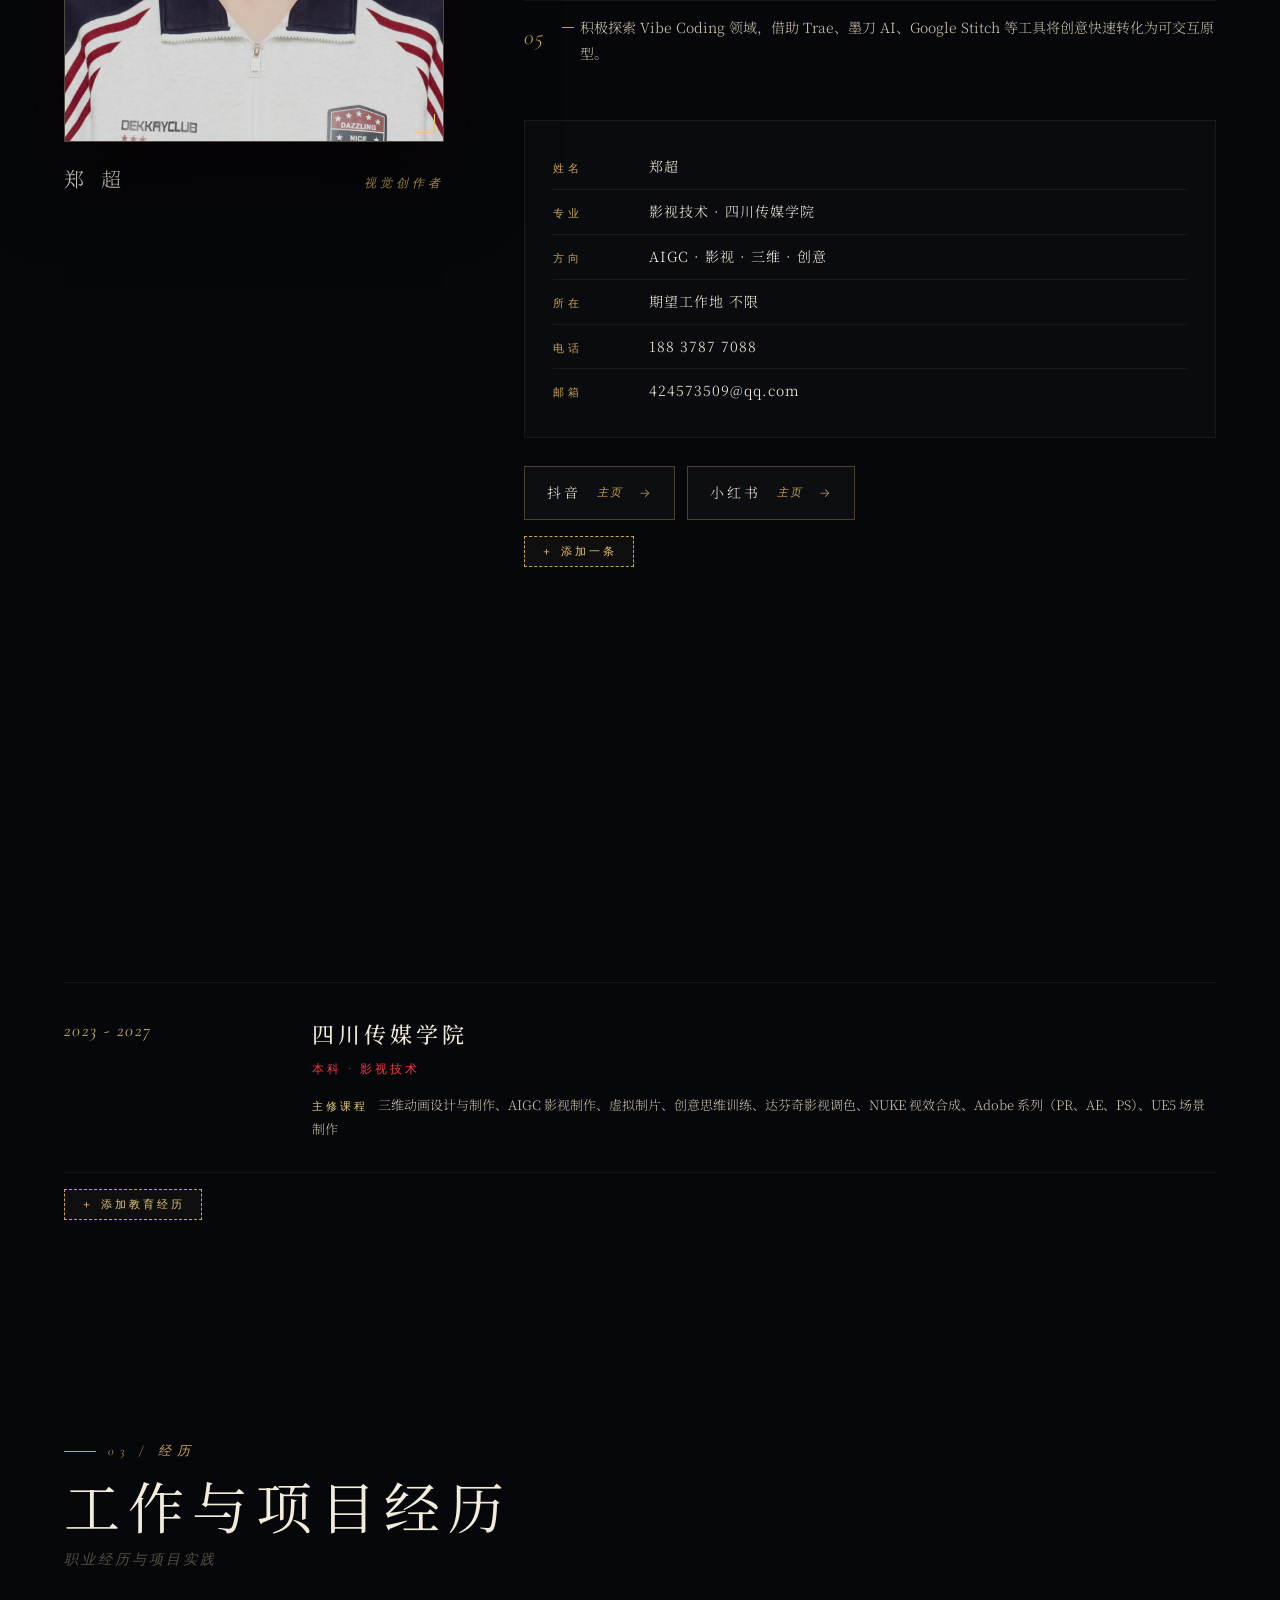
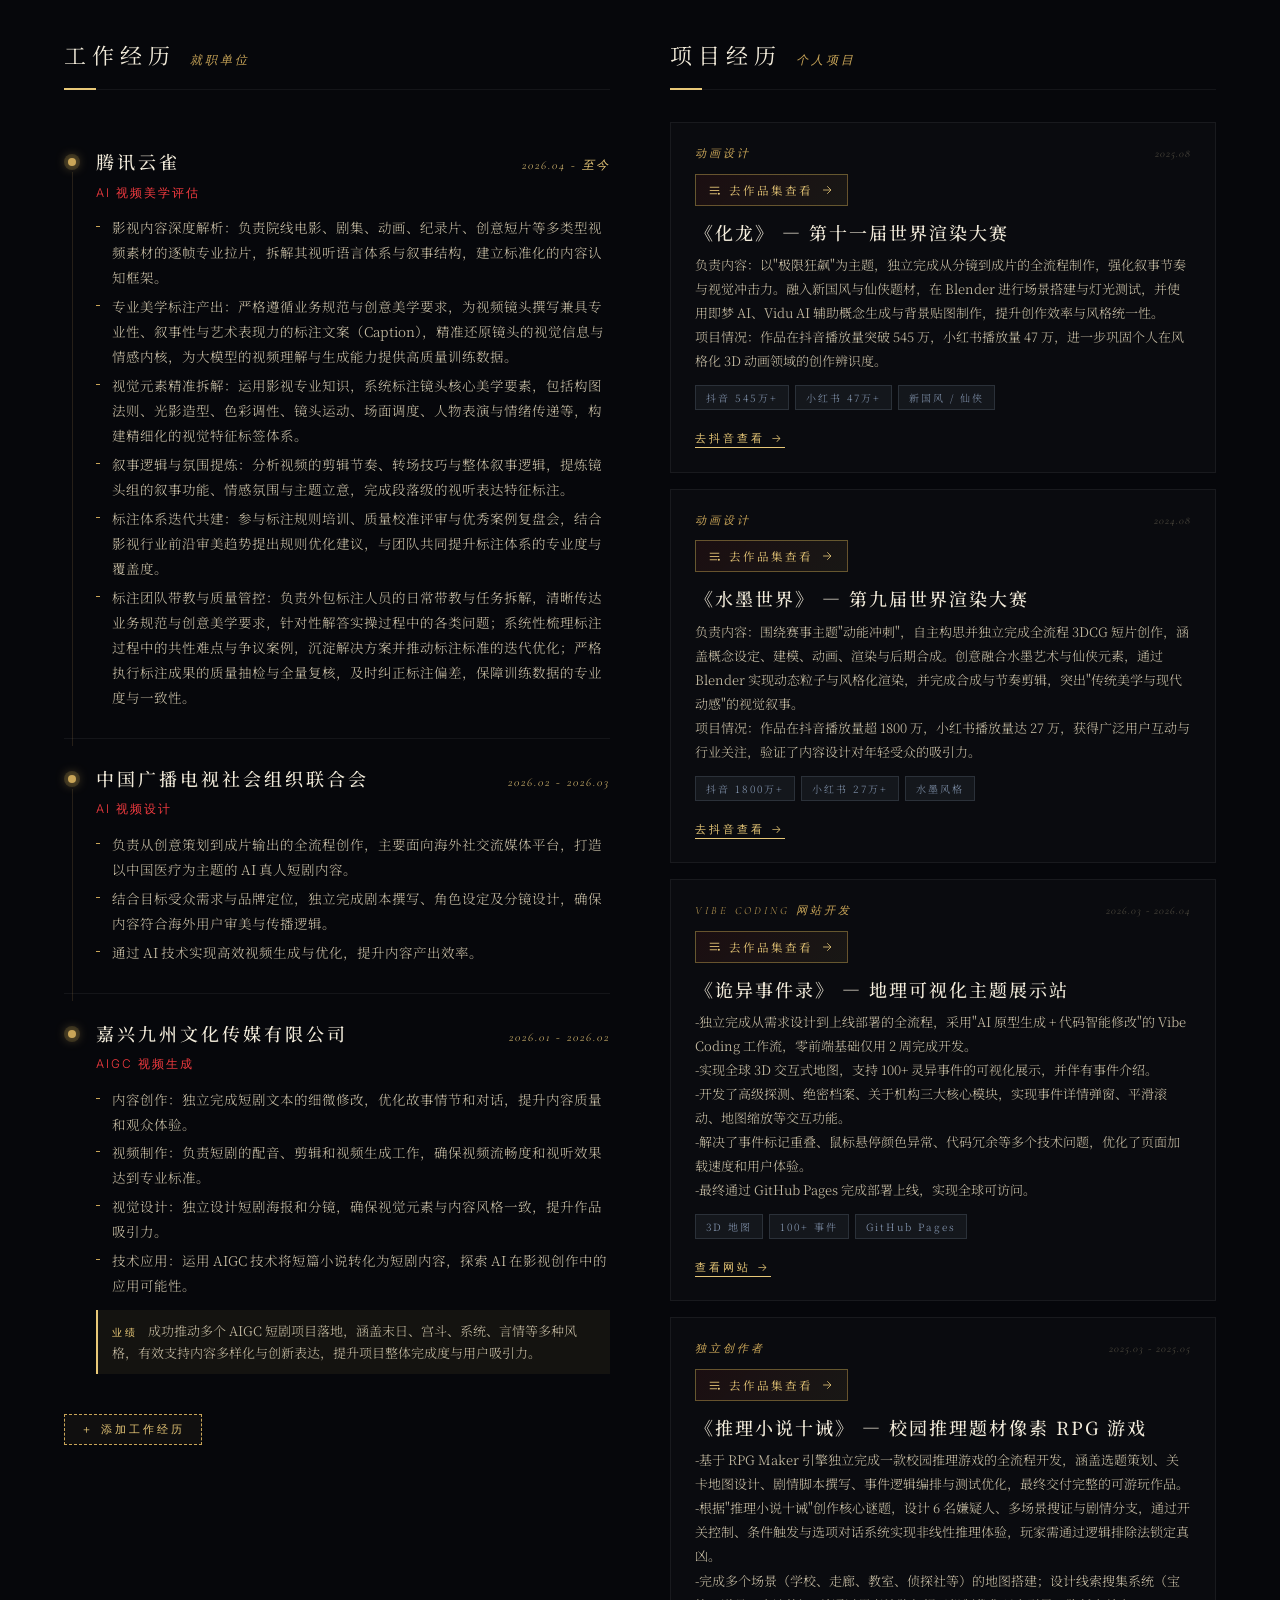
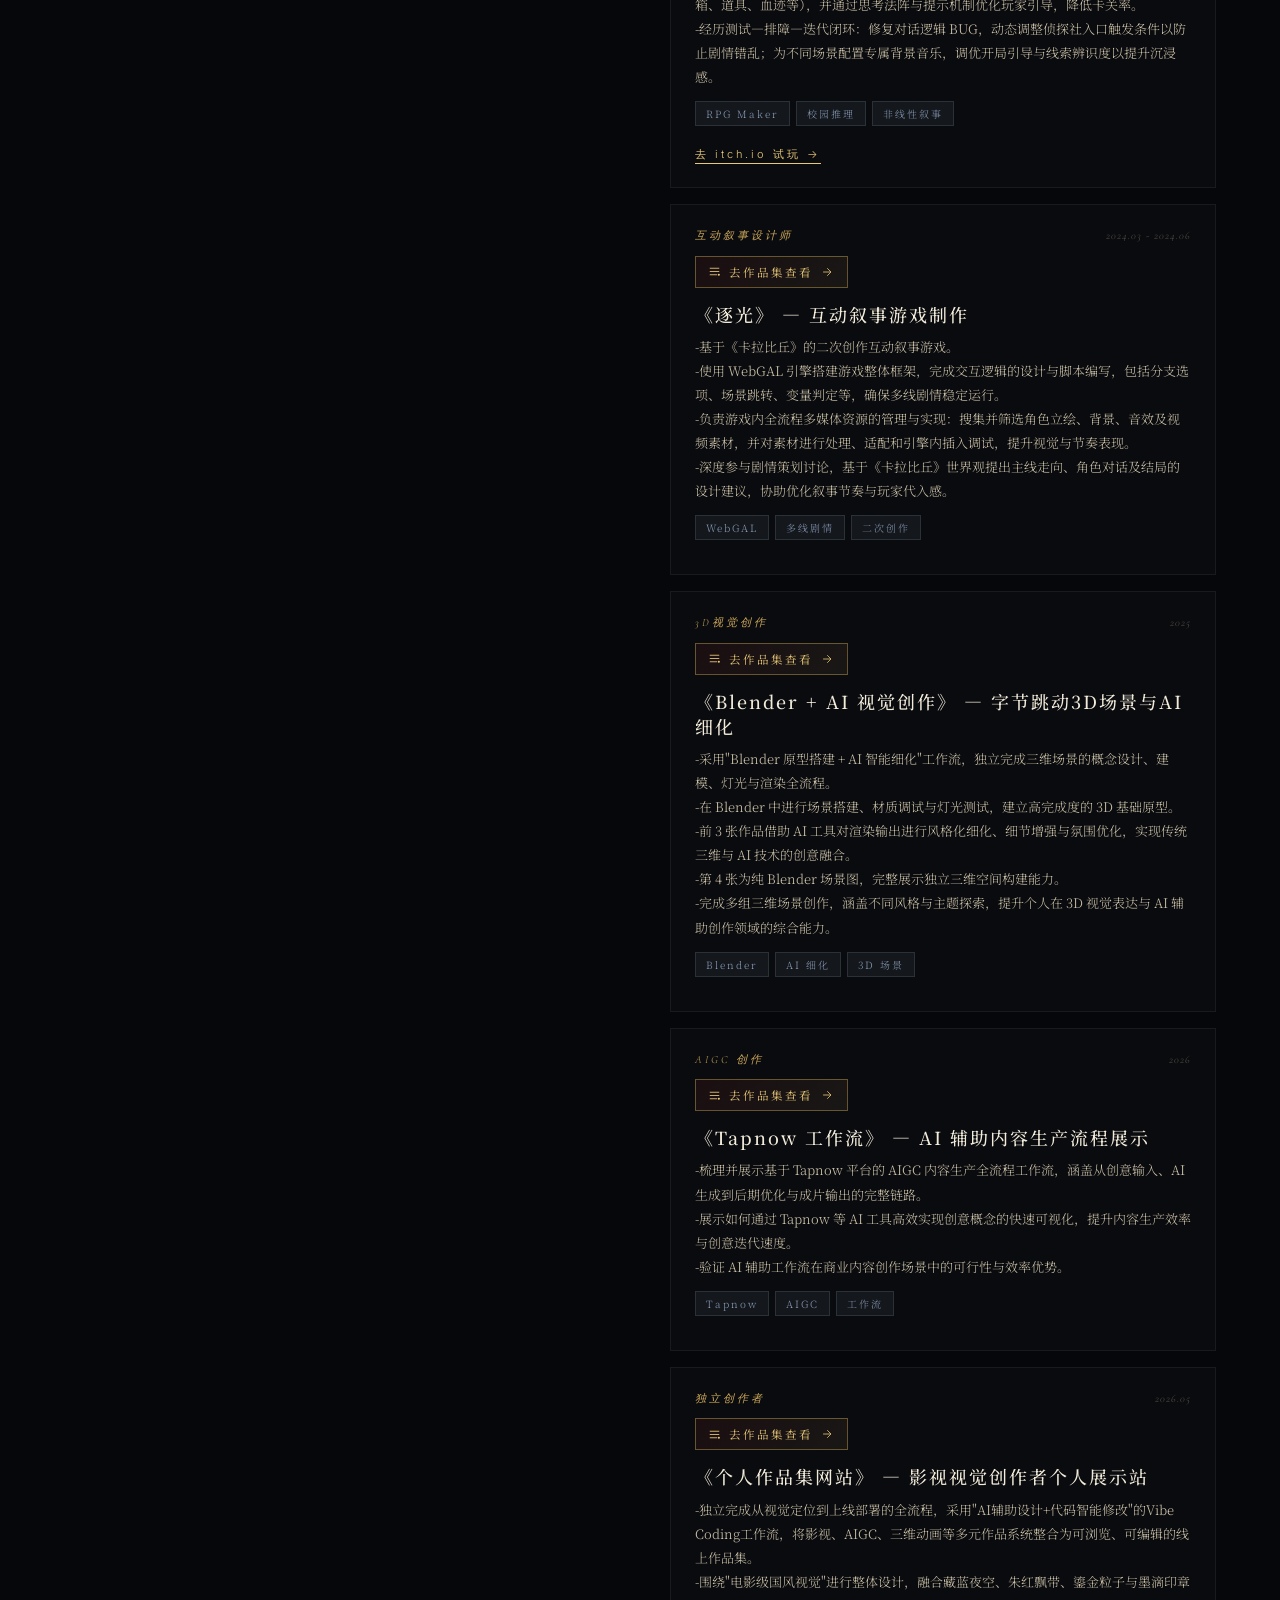
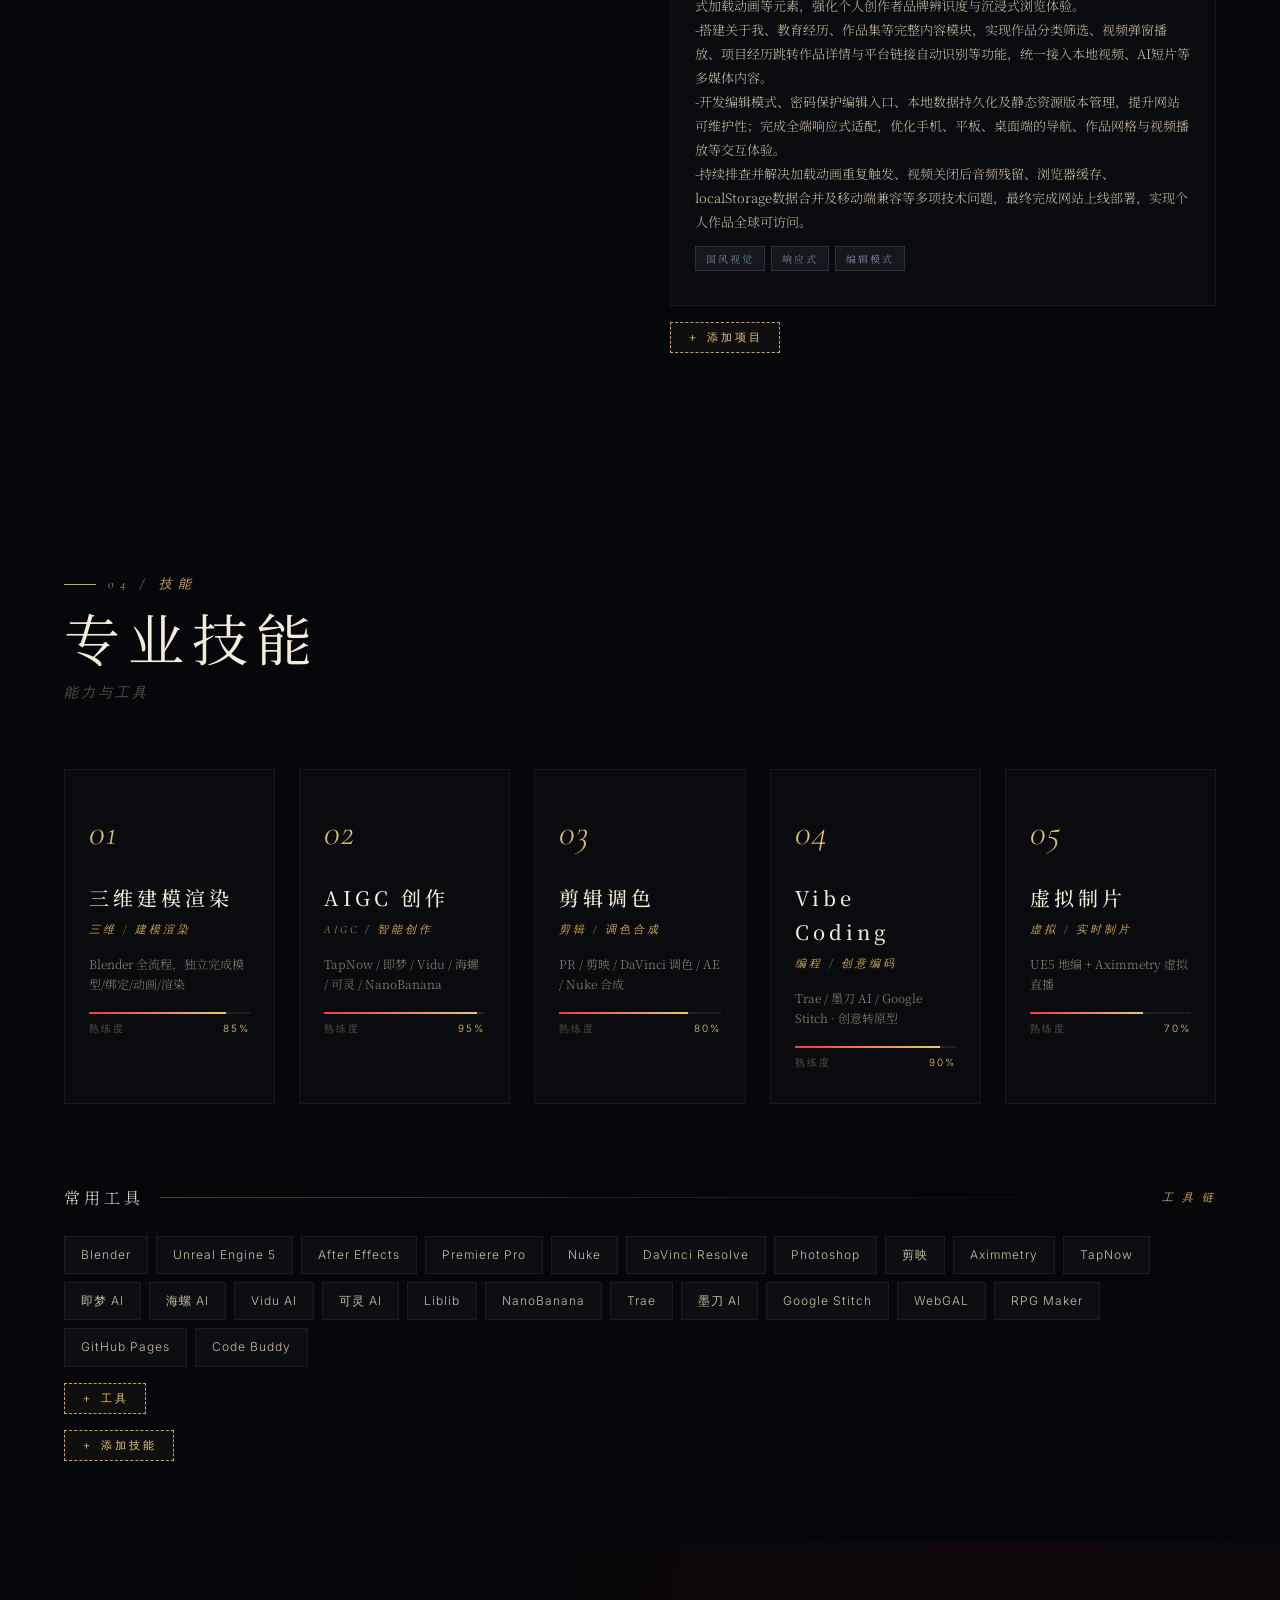
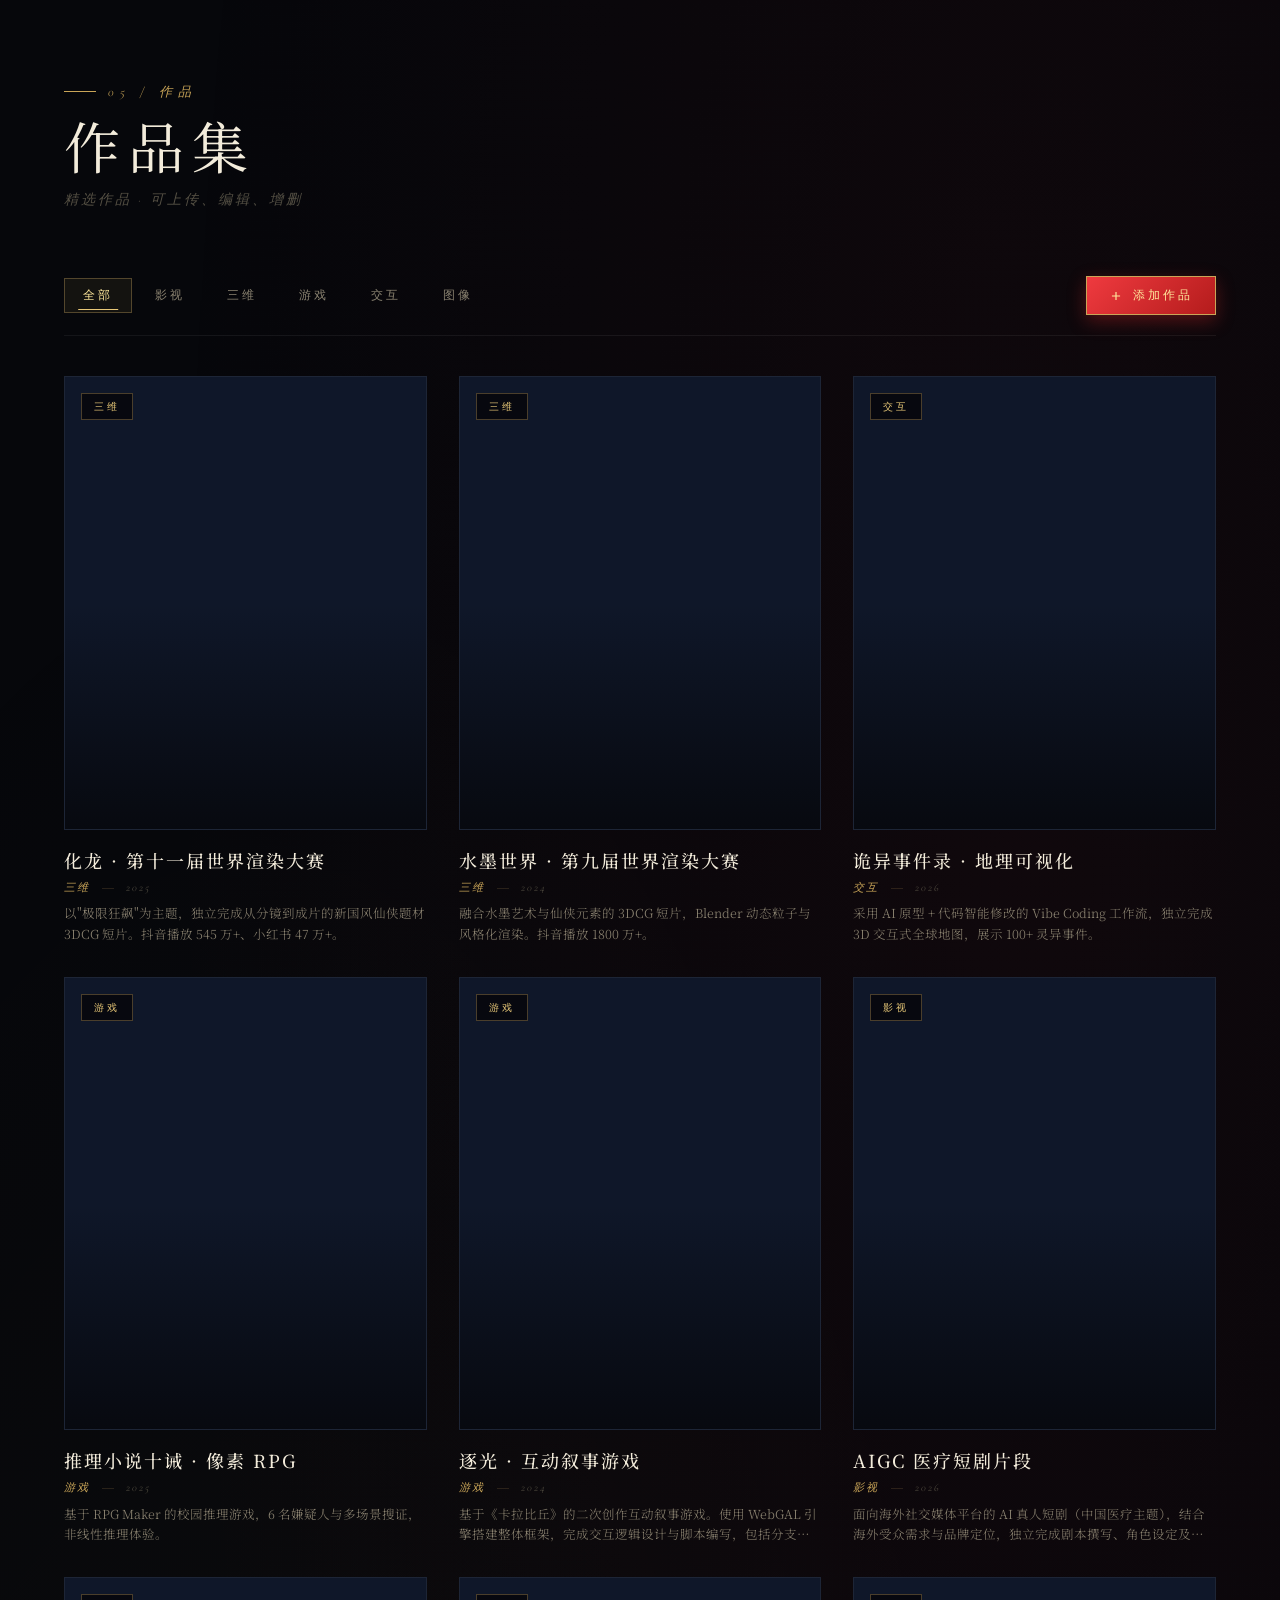
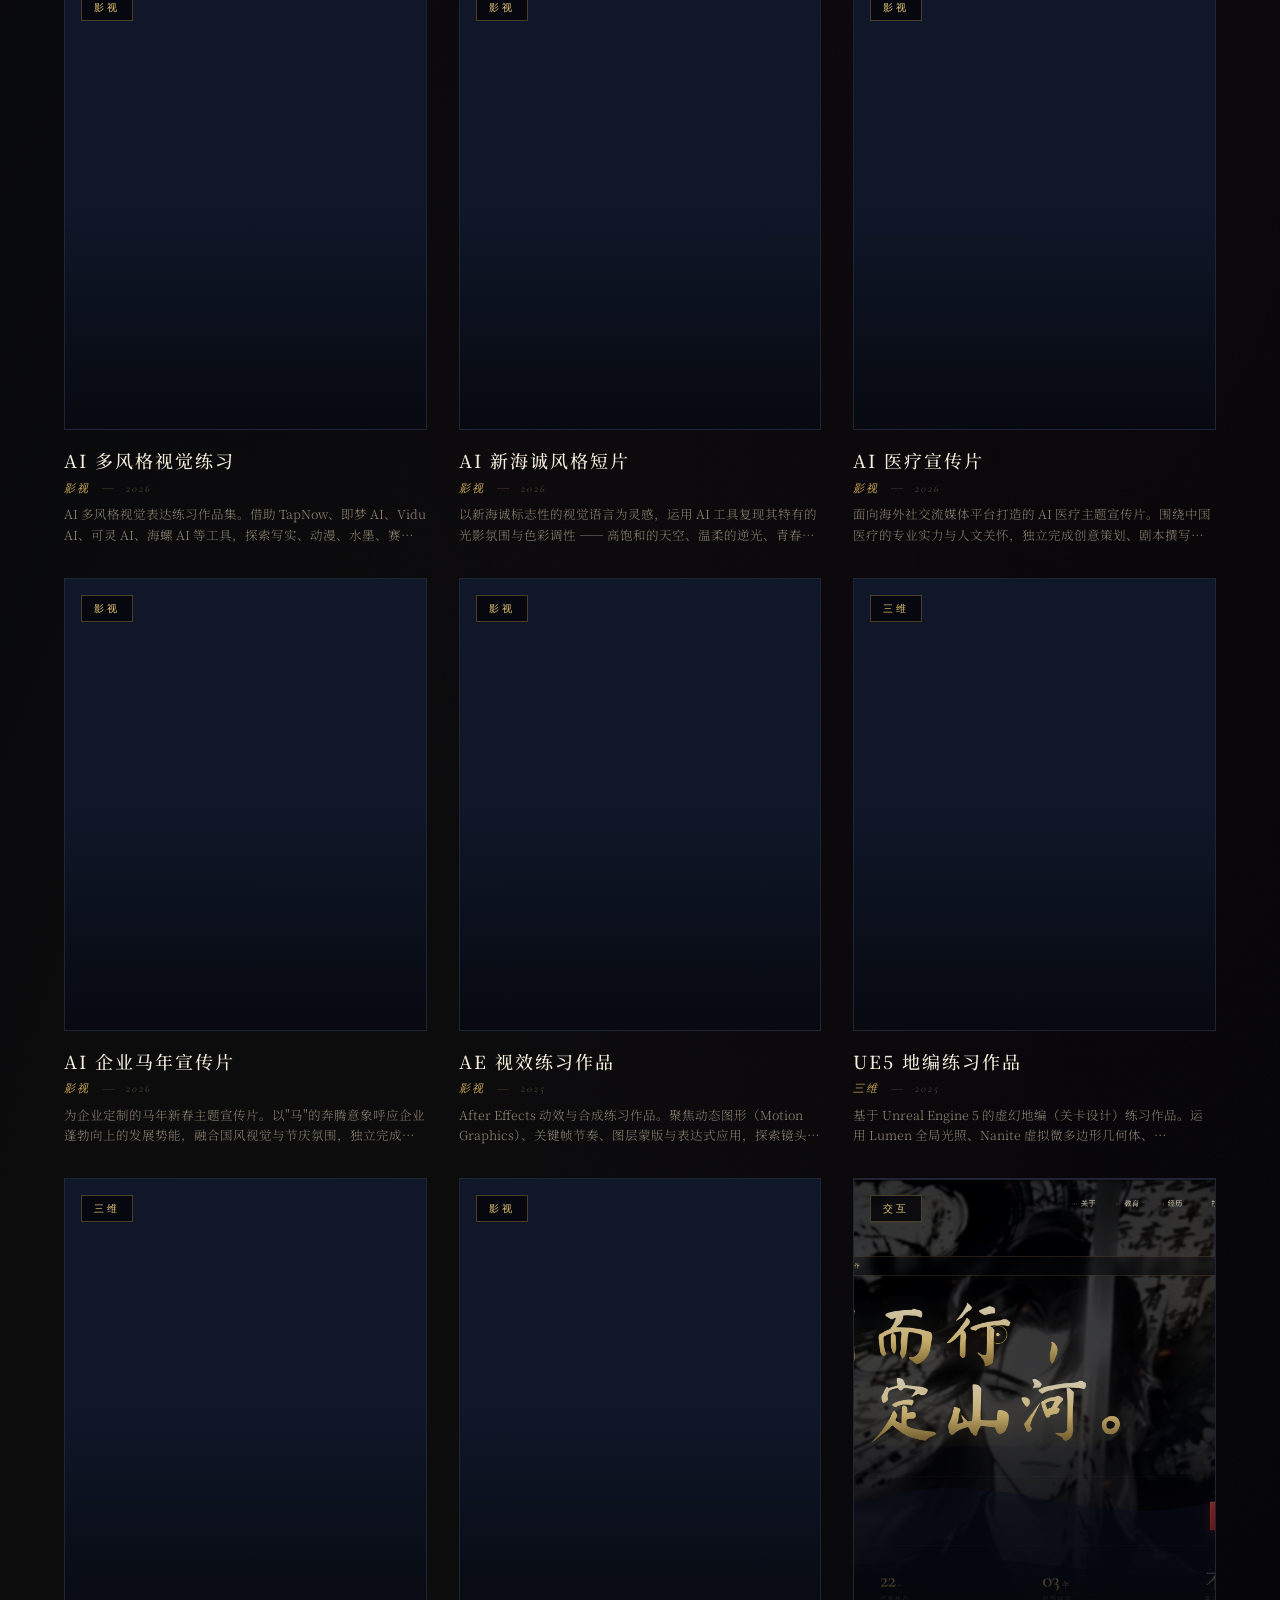
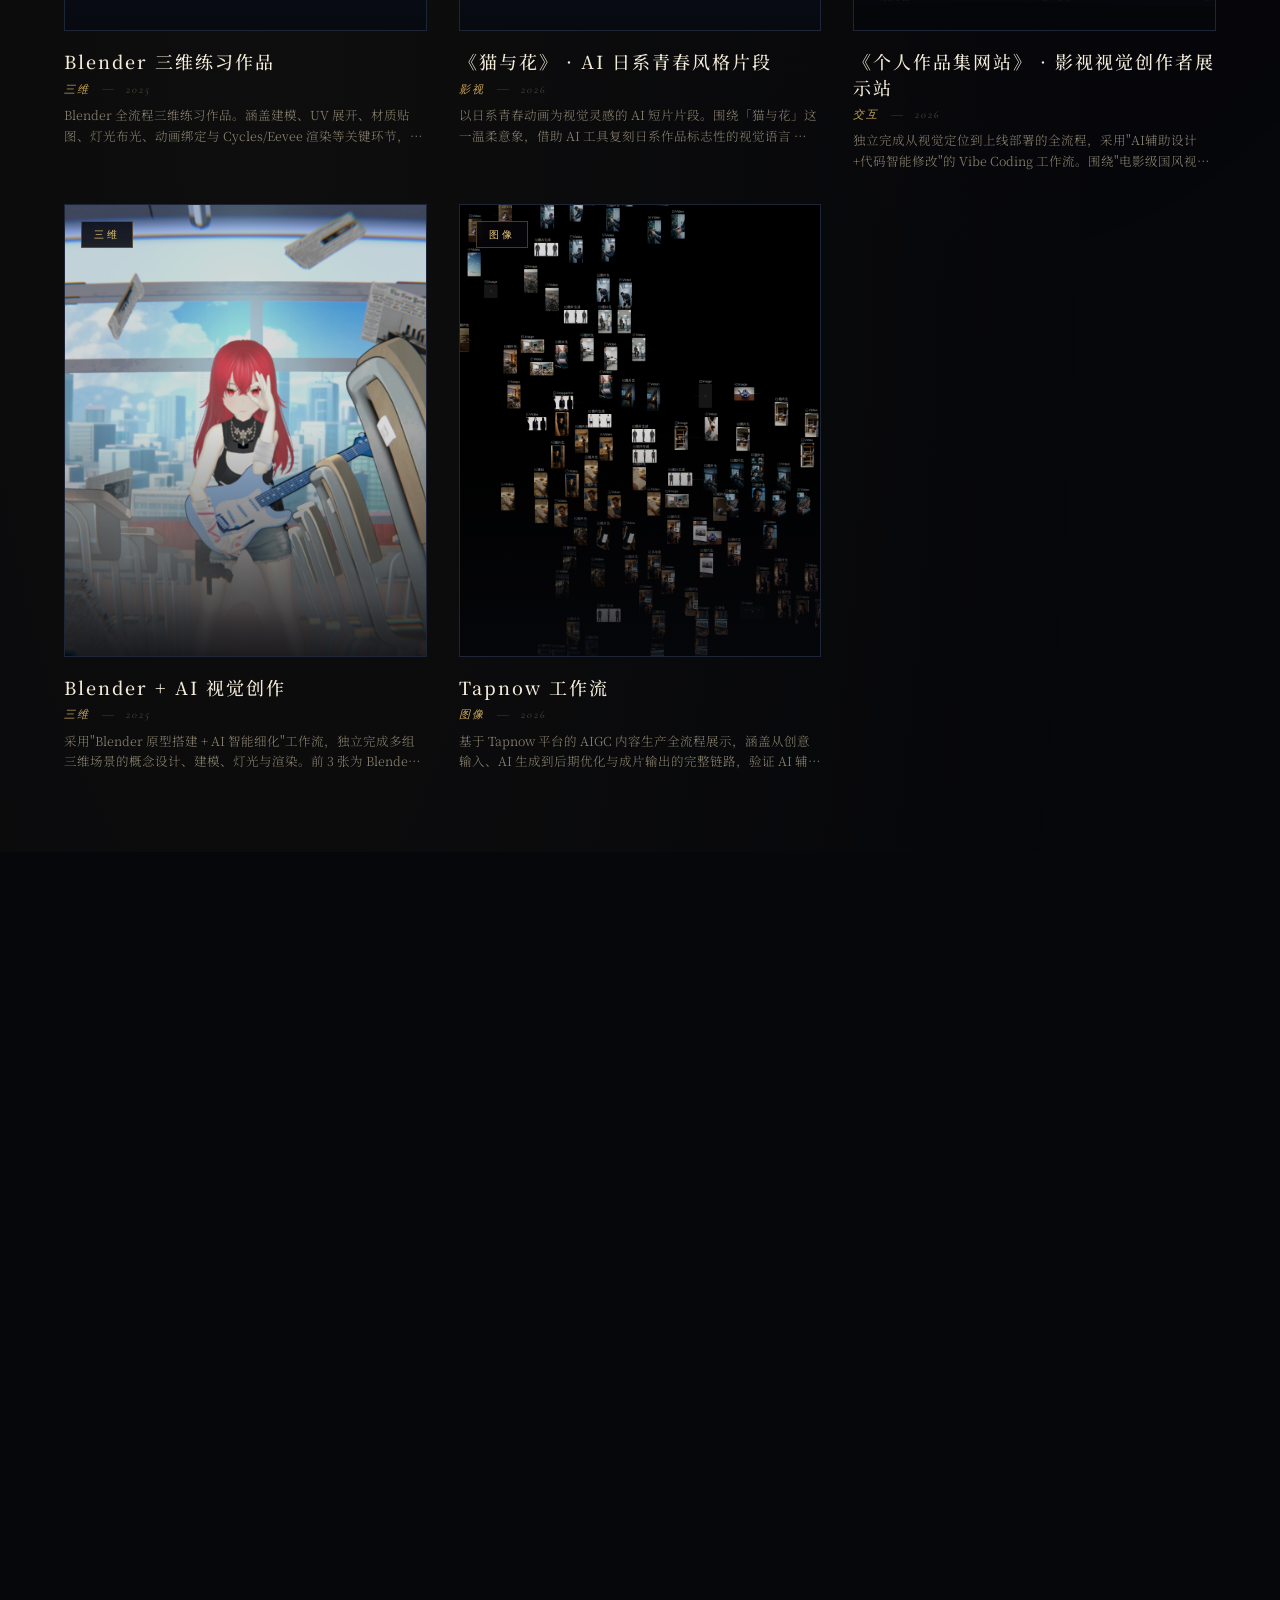
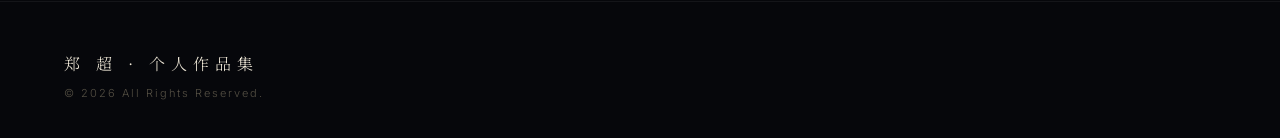
==== commit 4cd3f2c4: "Loader等待视频加载完毕再关闭，避免空白等待" ====
--- a/index.html
+++ b/index.html
@@ -550,6 +550,6 @@
 <script src="./js/render.js?v=20260522n"></script>
 <script src="./js/portfolio.js?v=20260522n"></script>
 <script src="./js/edit.js?v=20260522n"></script>
-<script src="./js/main.js?v=20260522n"></script>
+<script src="./js/main.js?v=20260523b"></script>
 </body>
 </html>
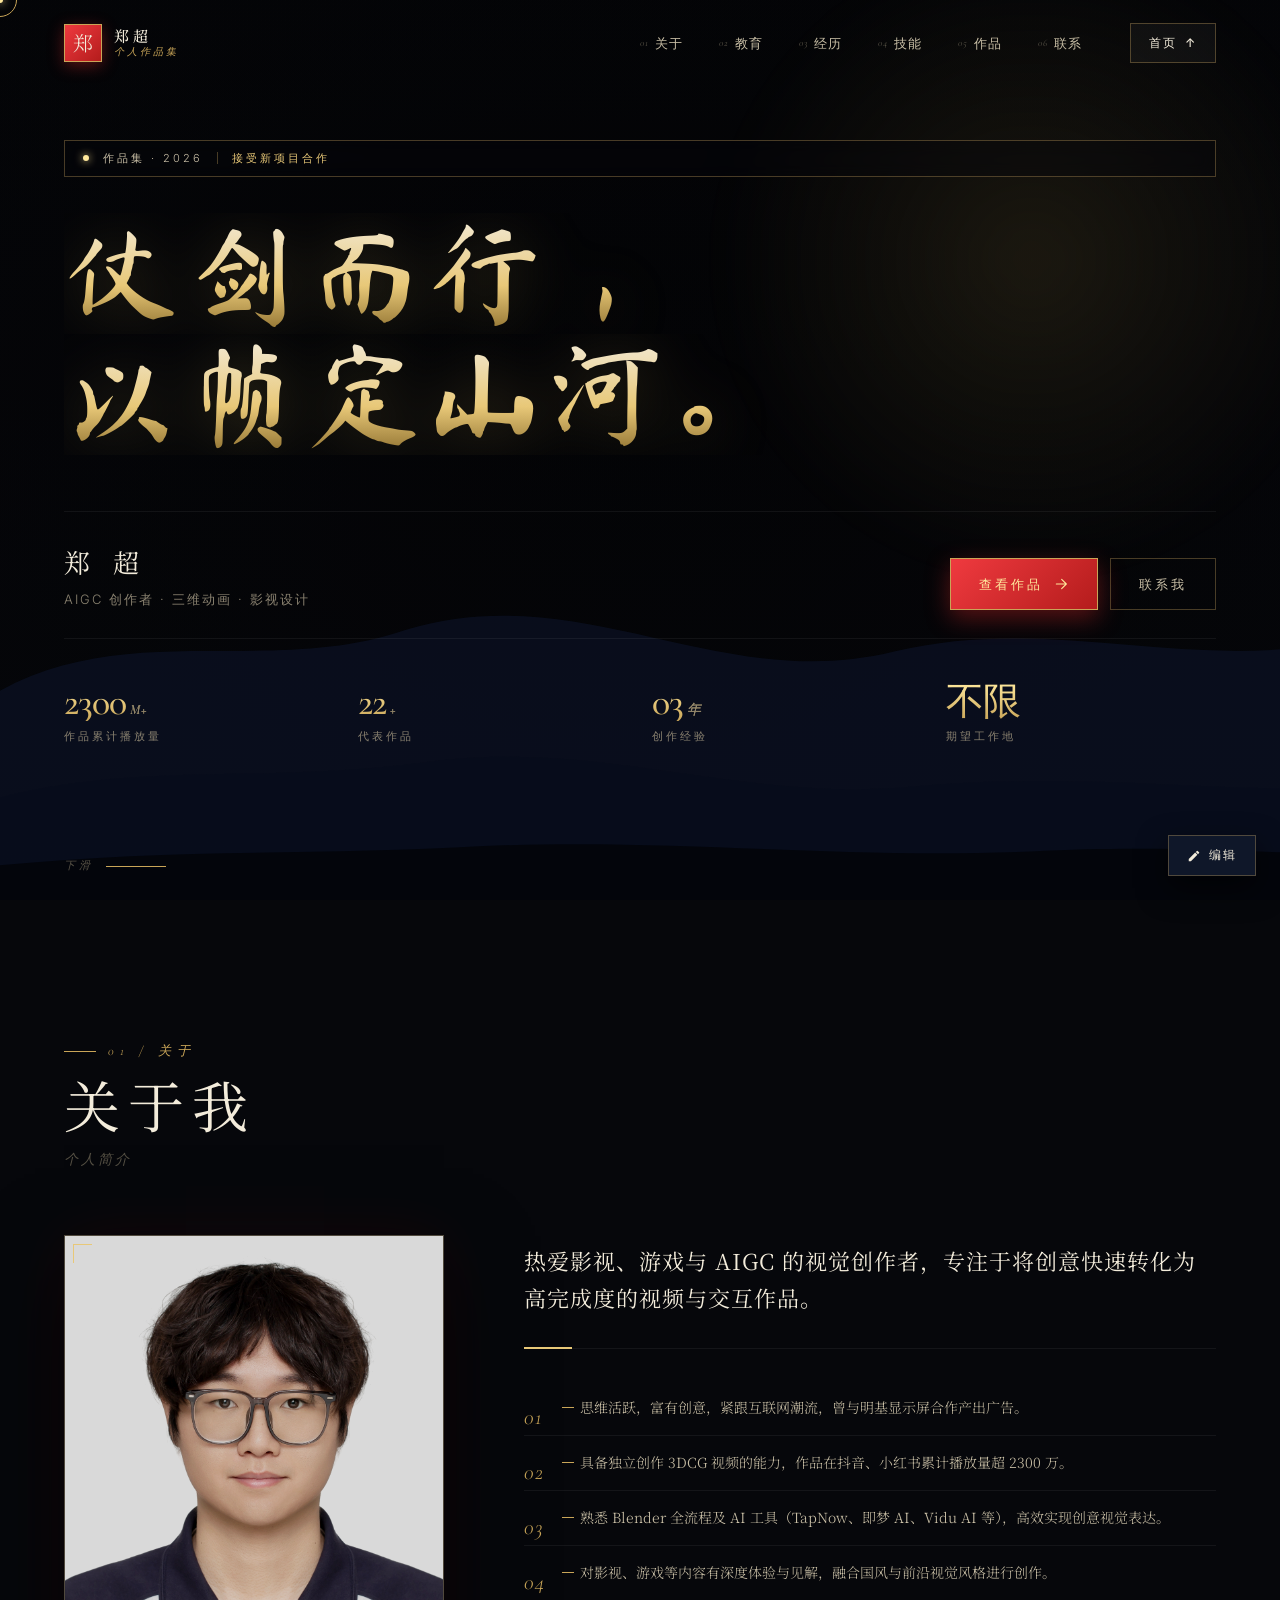
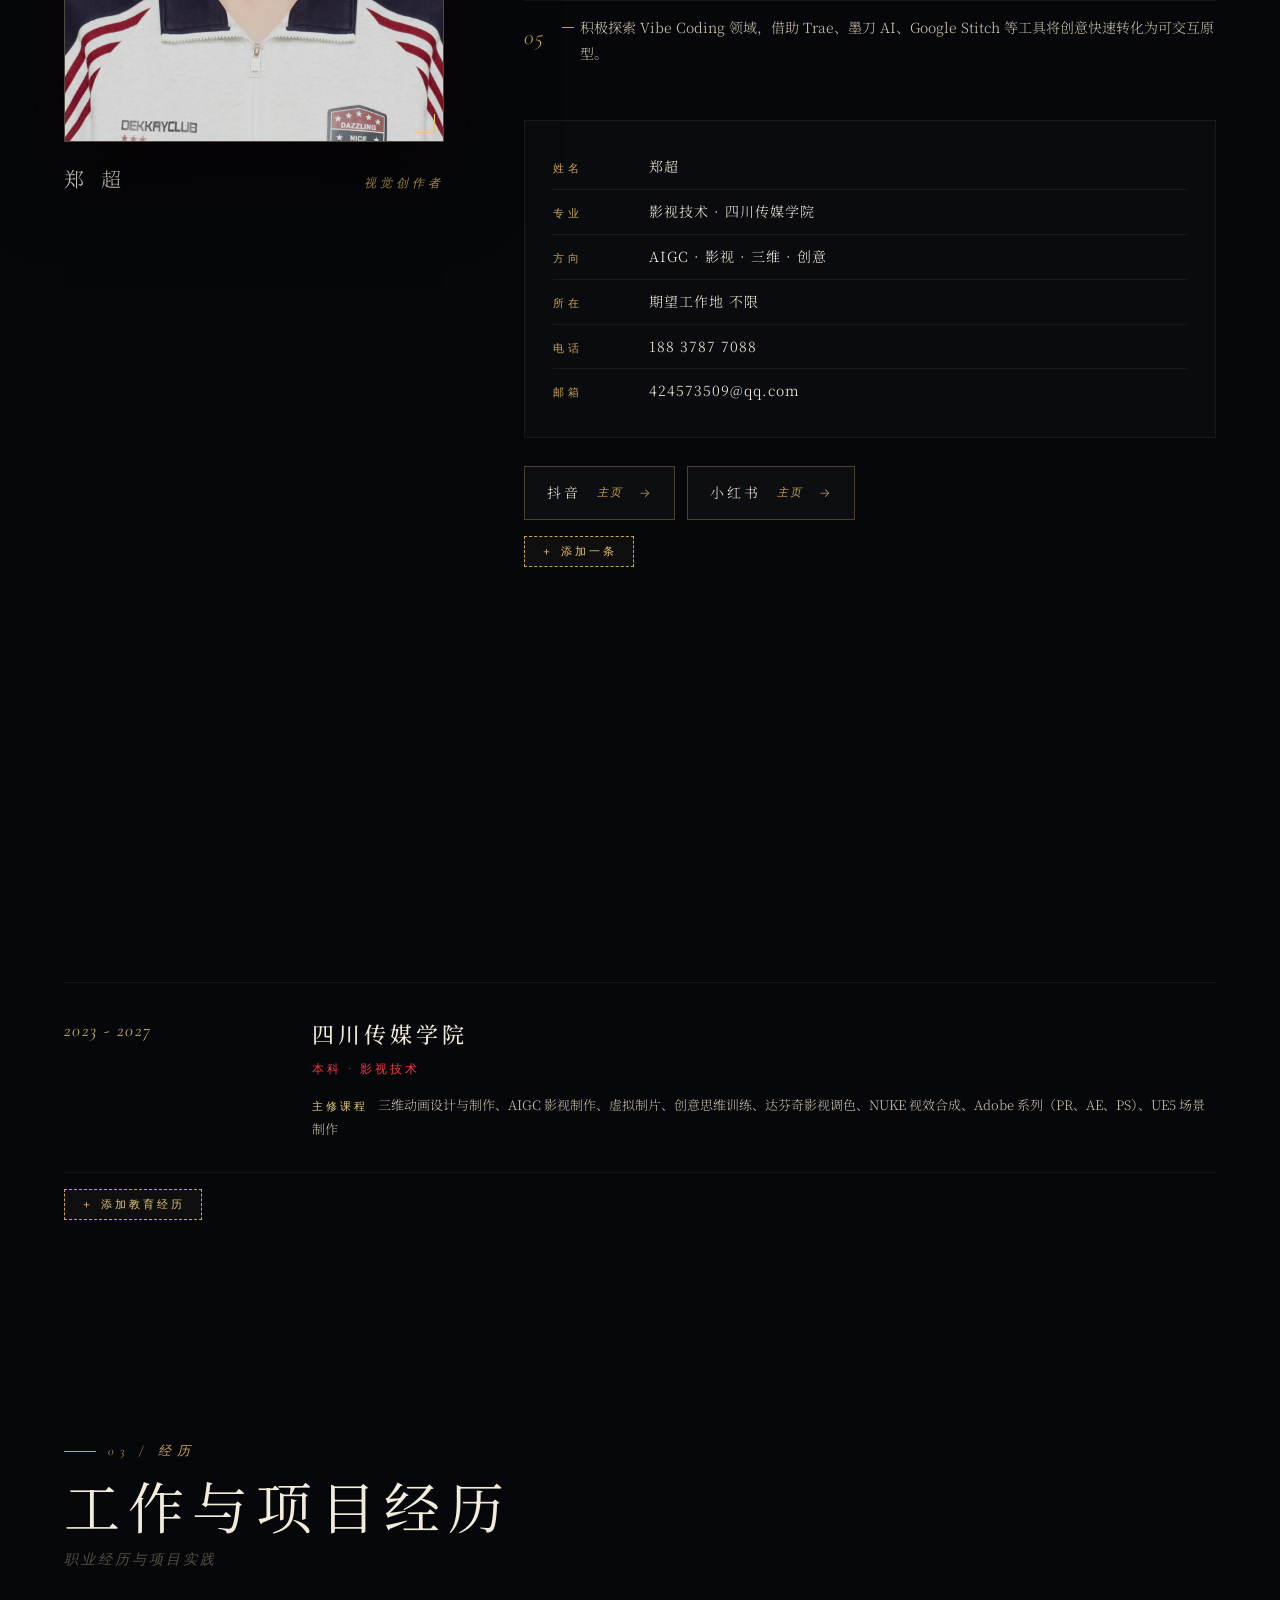
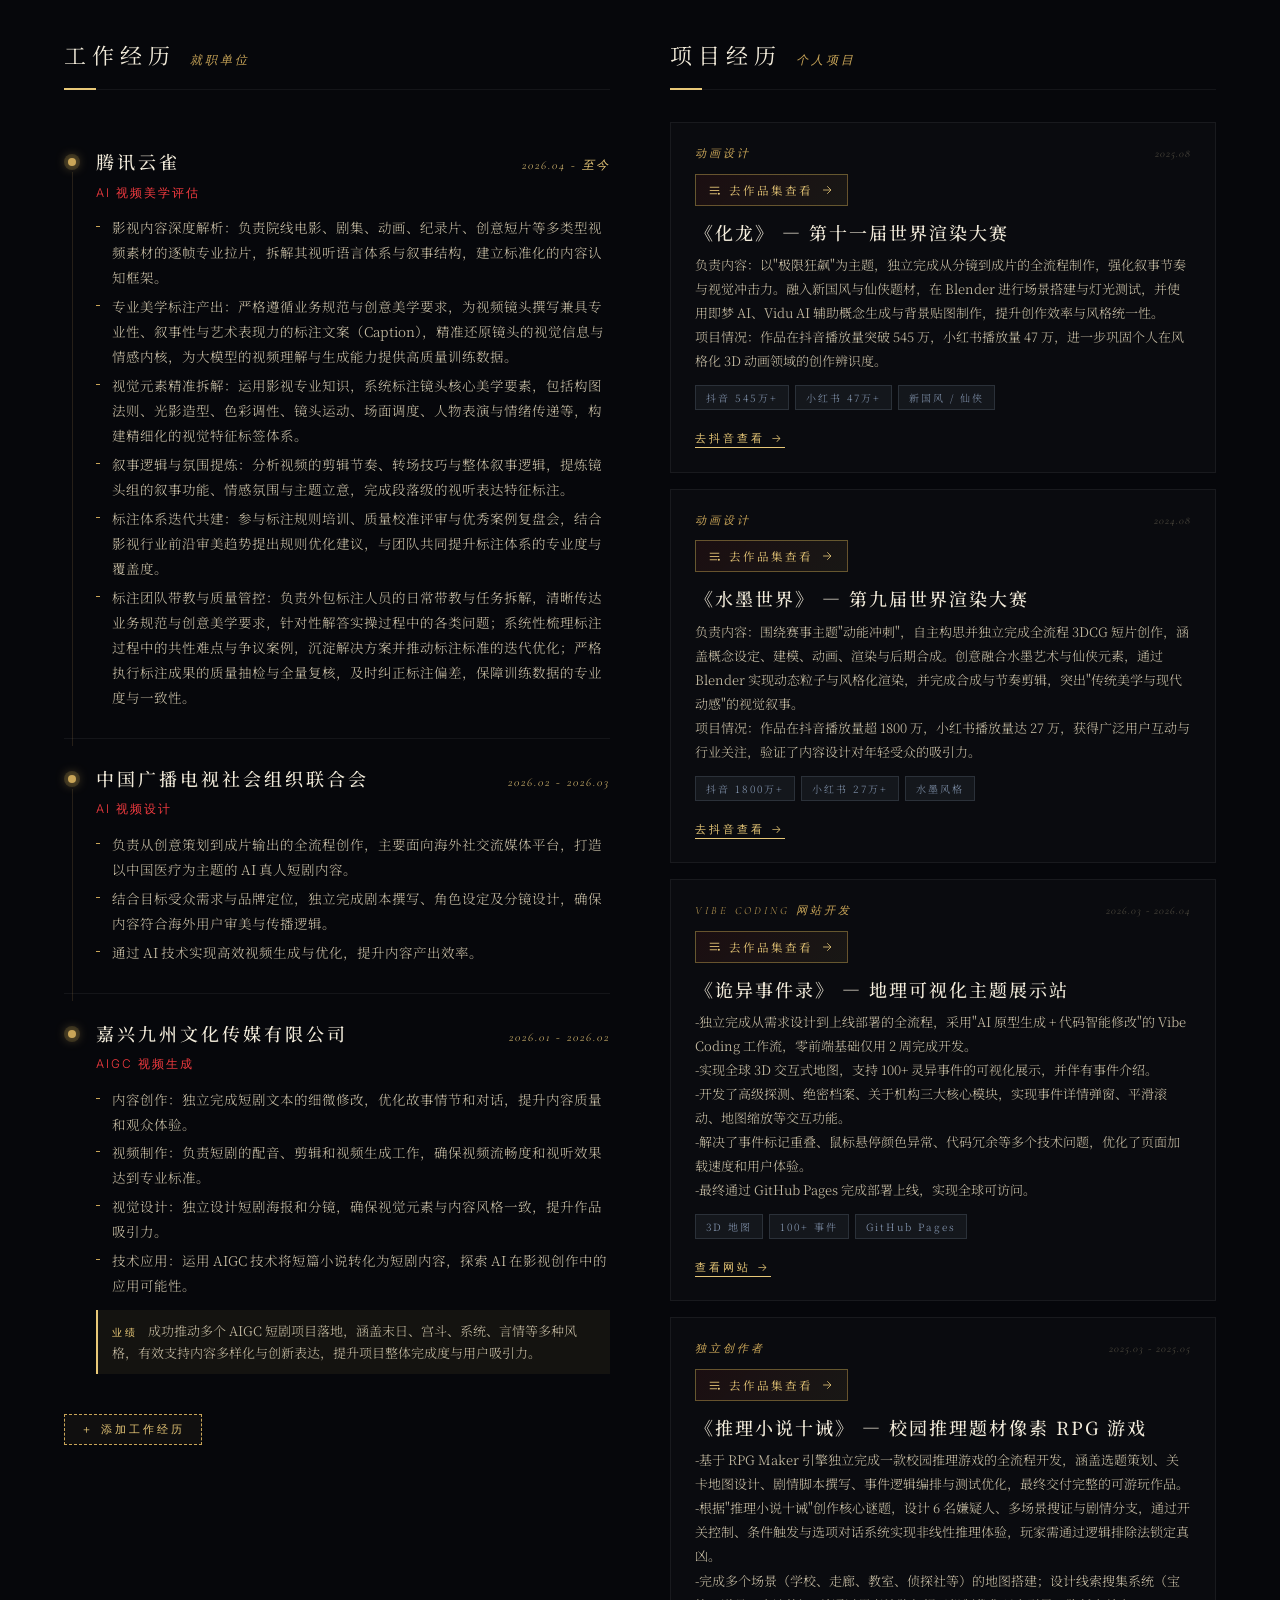
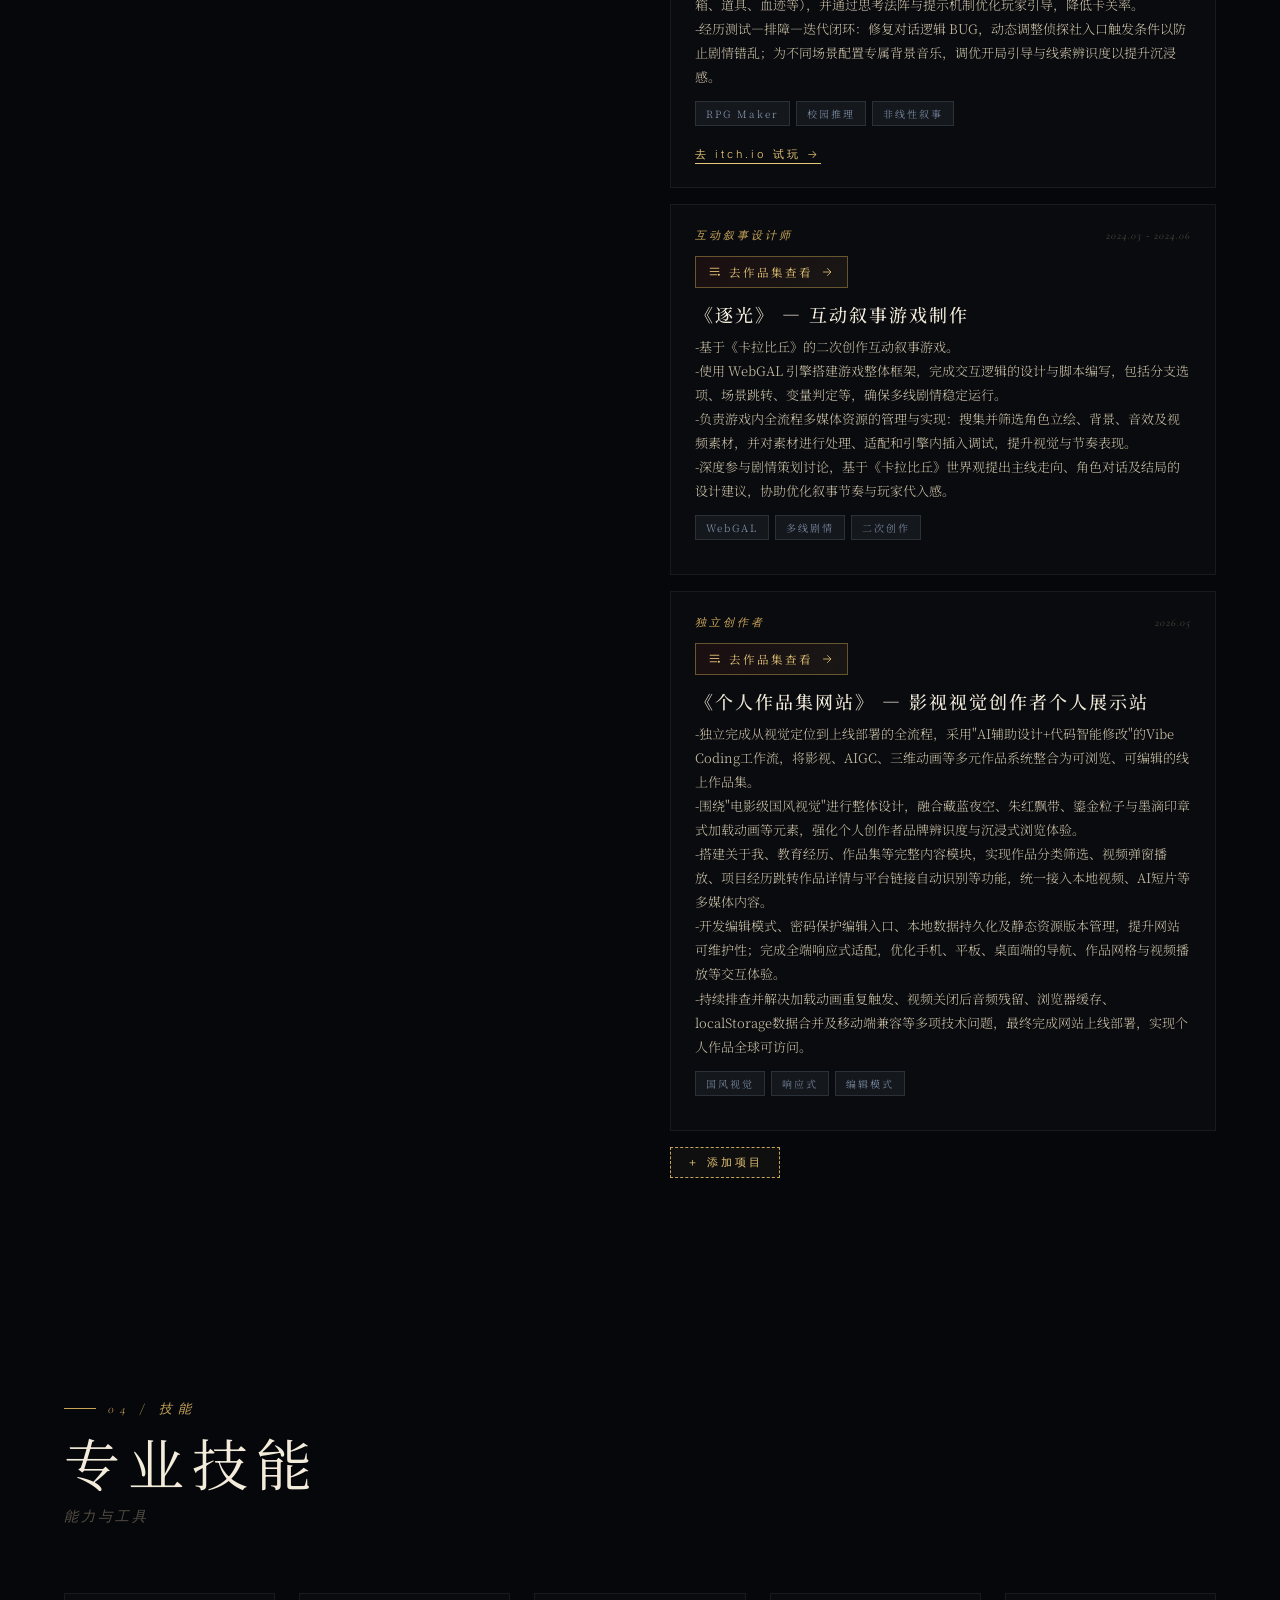
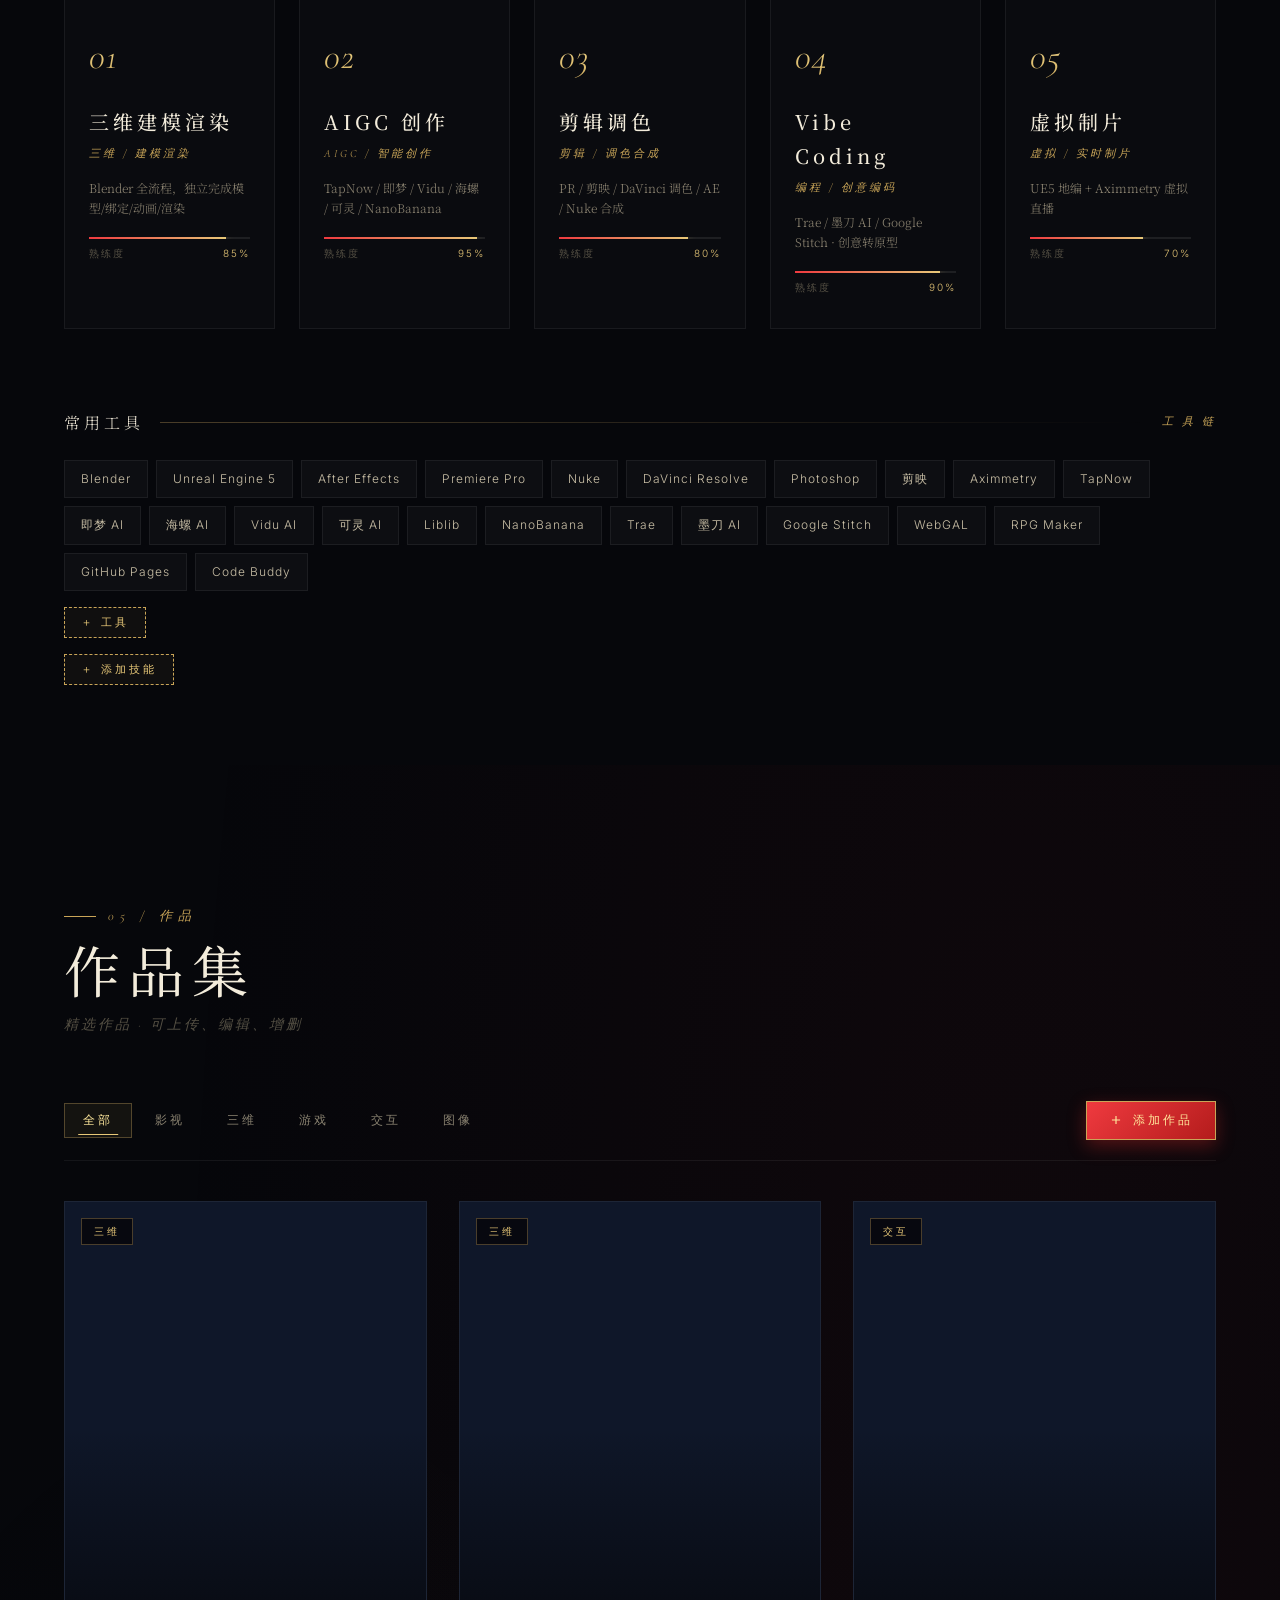
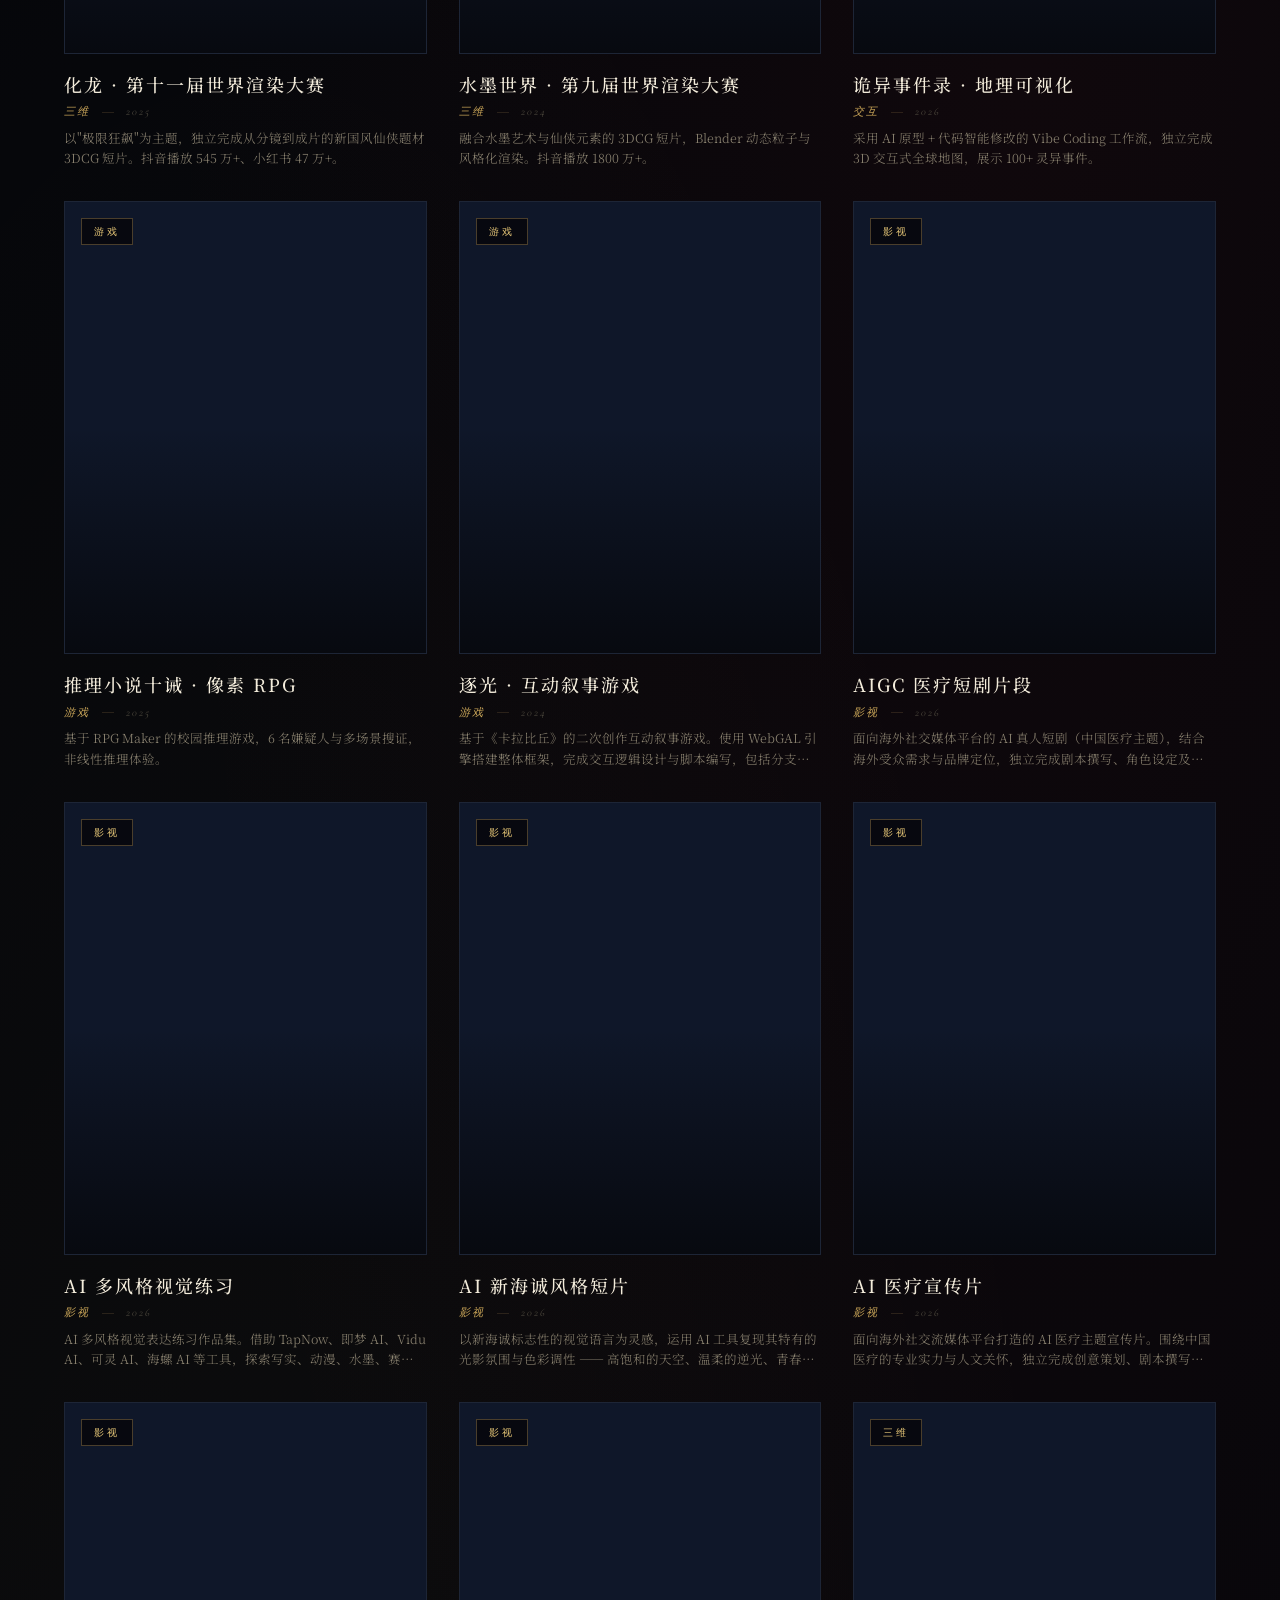
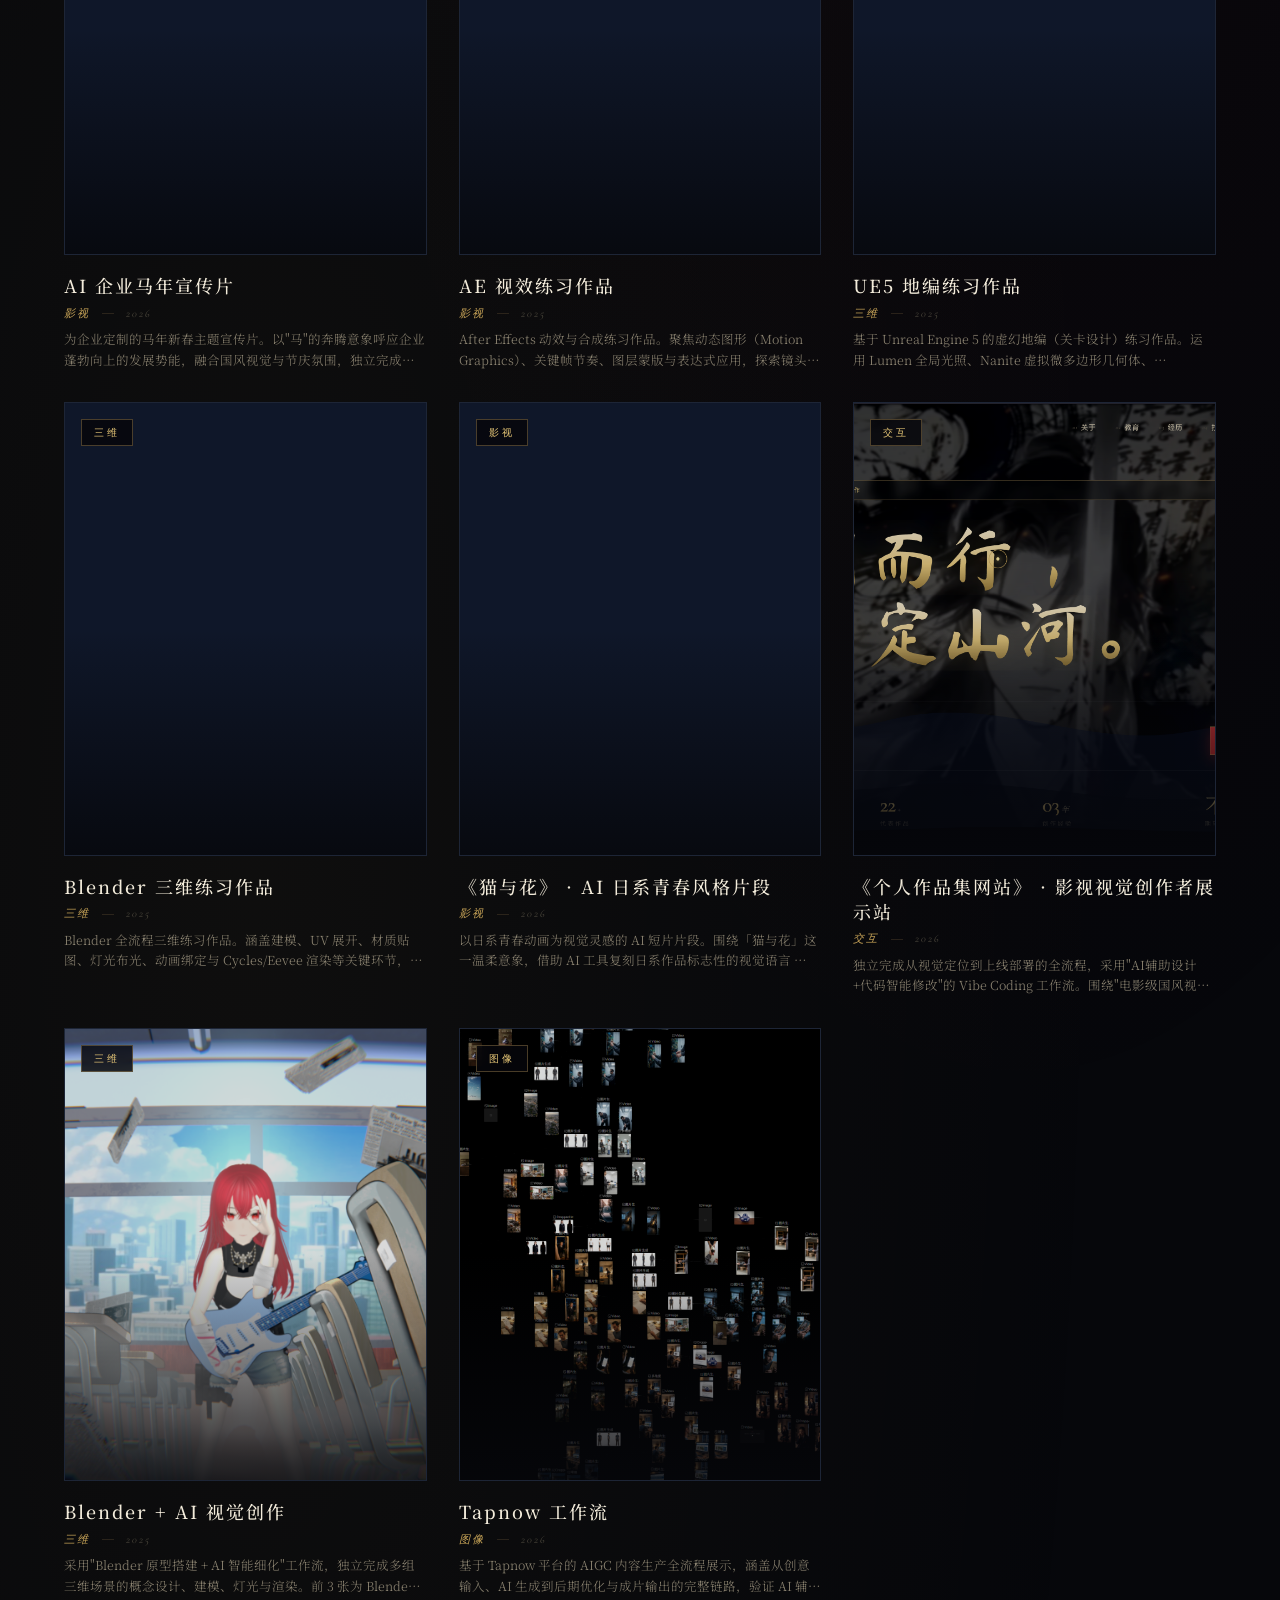
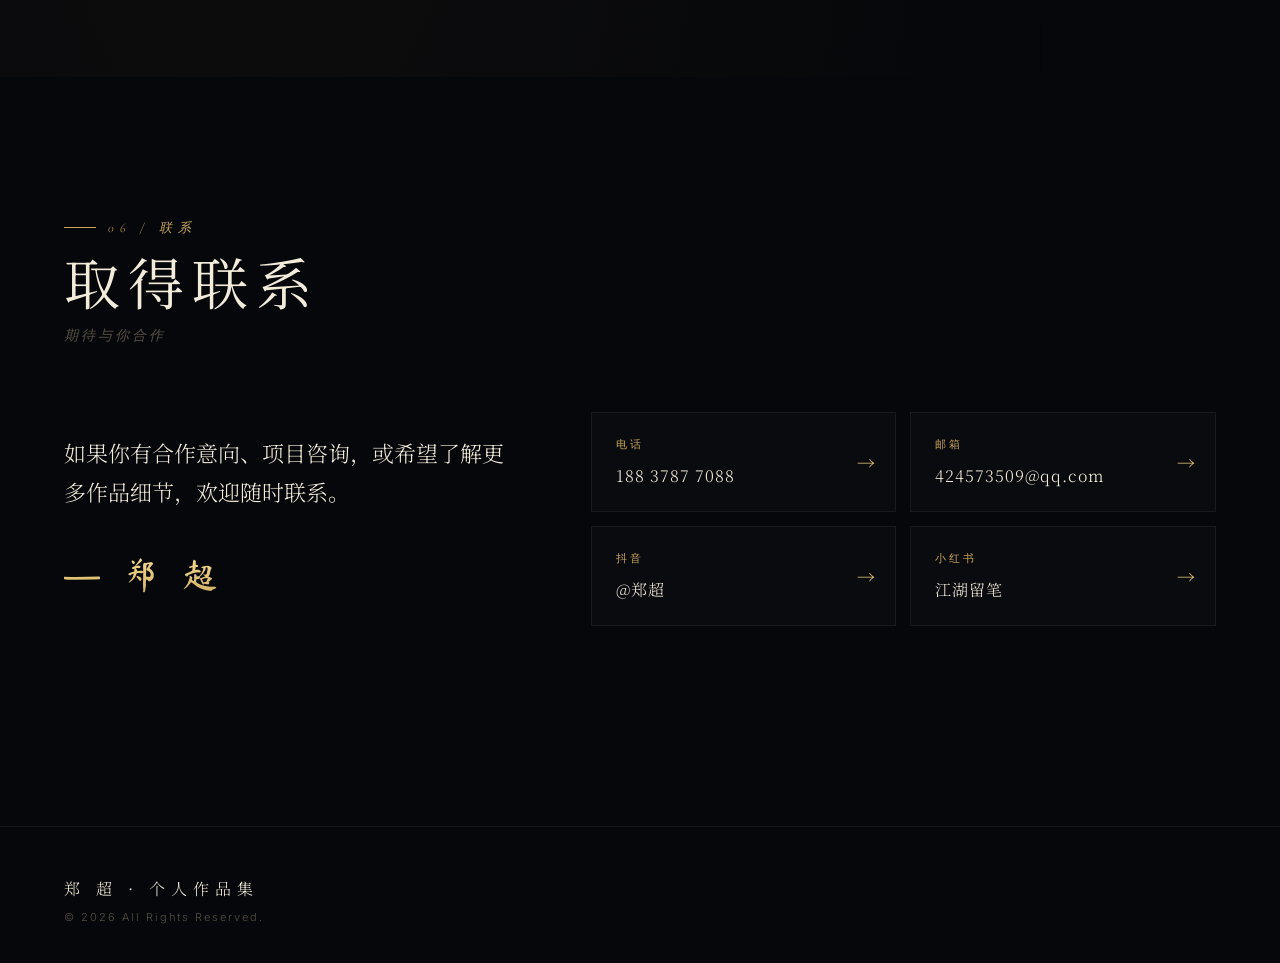
==== commit 5a94c77e: "从项目经历中移除纯作品条目Tapnow和Blender，保留在作品集中" ====
--- a/index.html
+++ b/index.html
@@ -545,11 +545,11 @@
   </div>
 </div>
 
-<script src="./js/data.js?v=20260523a"></script>
-<script src="./js/store.js?v=20260522n"></script>
-<script src="./js/render.js?v=20260522n"></script>
-<script src="./js/portfolio.js?v=20260522n"></script>
-<script src="./js/edit.js?v=20260522n"></script>
-<script src="./js/main.js?v=20260523b"></script>
+<script src="./js/data.js?v=20260523e"></script>
+<script src="./js/store.js?v=20260523e"></script>
+<script src="./js/render.js?v=20260523c"></script>
+<script src="./js/portfolio.js?v=20260523c"></script>
+<script src="./js/edit.js?v=20260523c"></script>
+<script src="./js/main.js?v=20260523c"></script>
 </body>
 </html>
